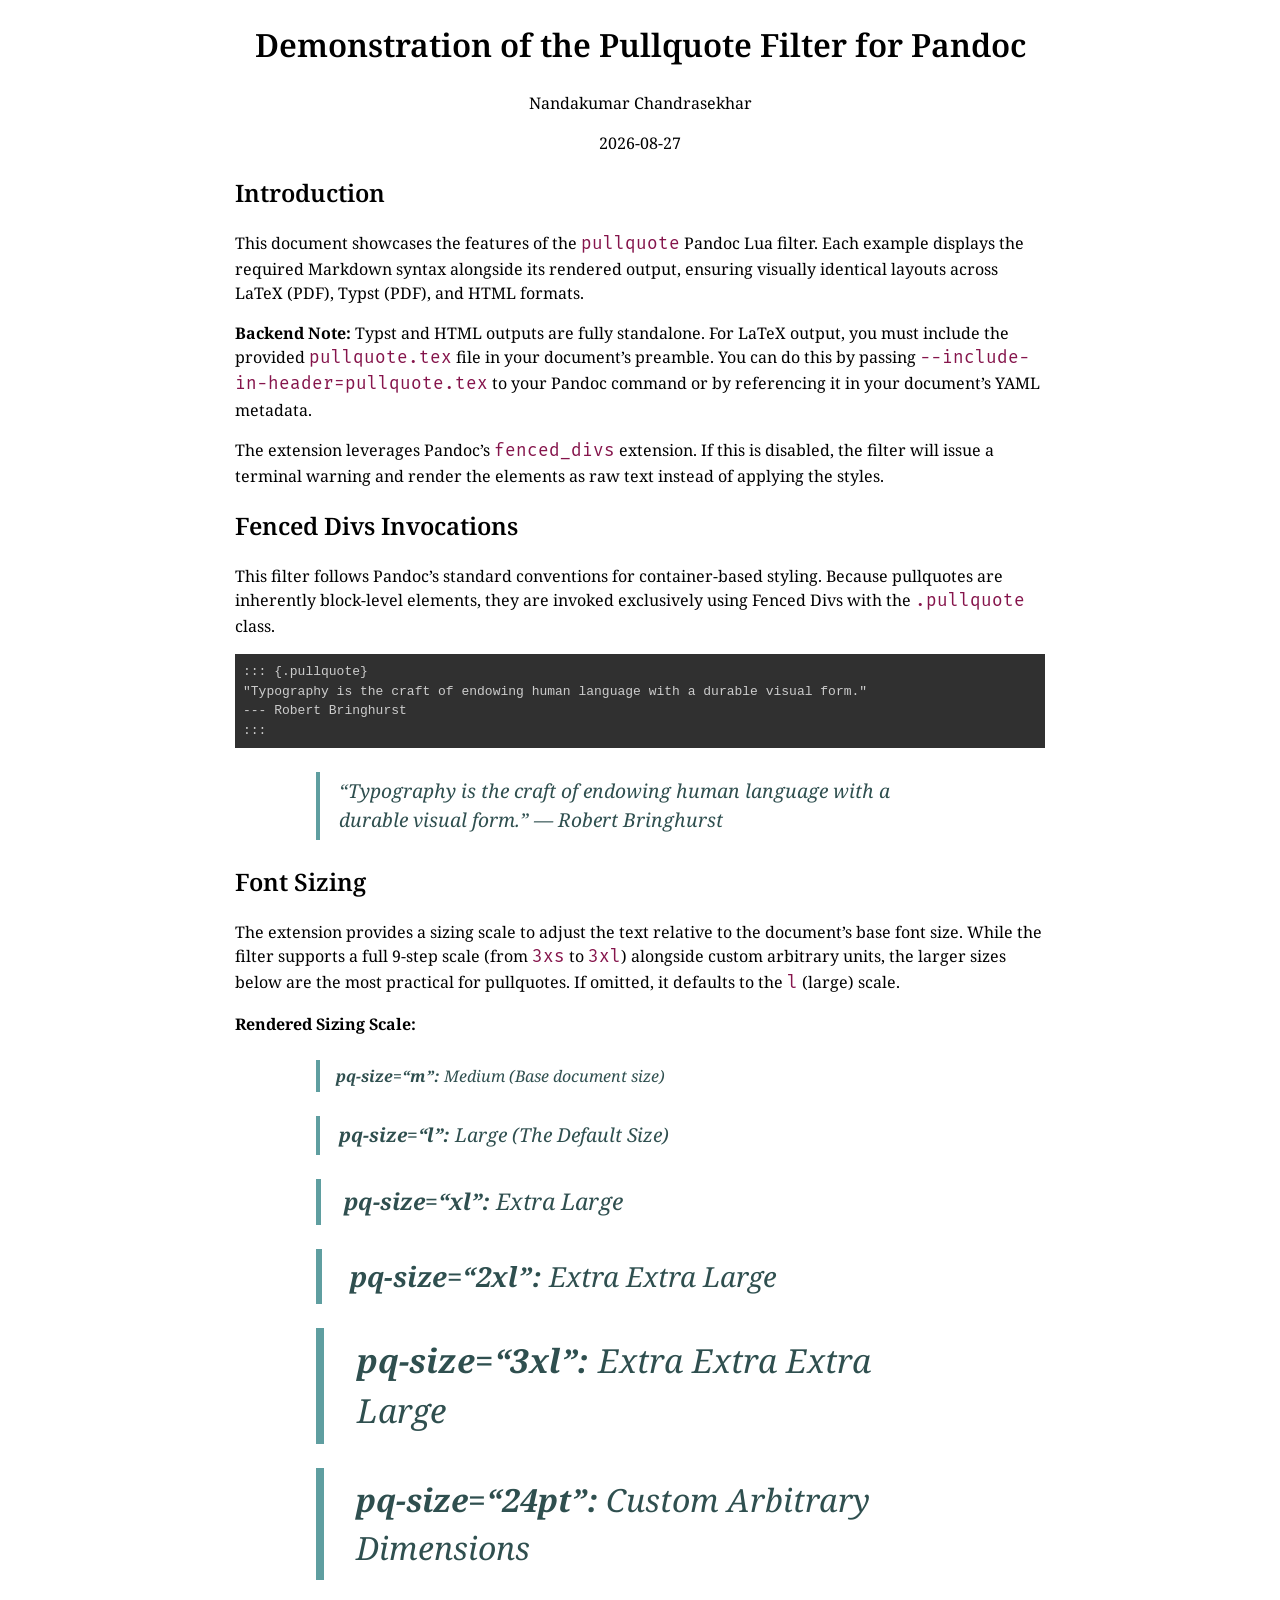
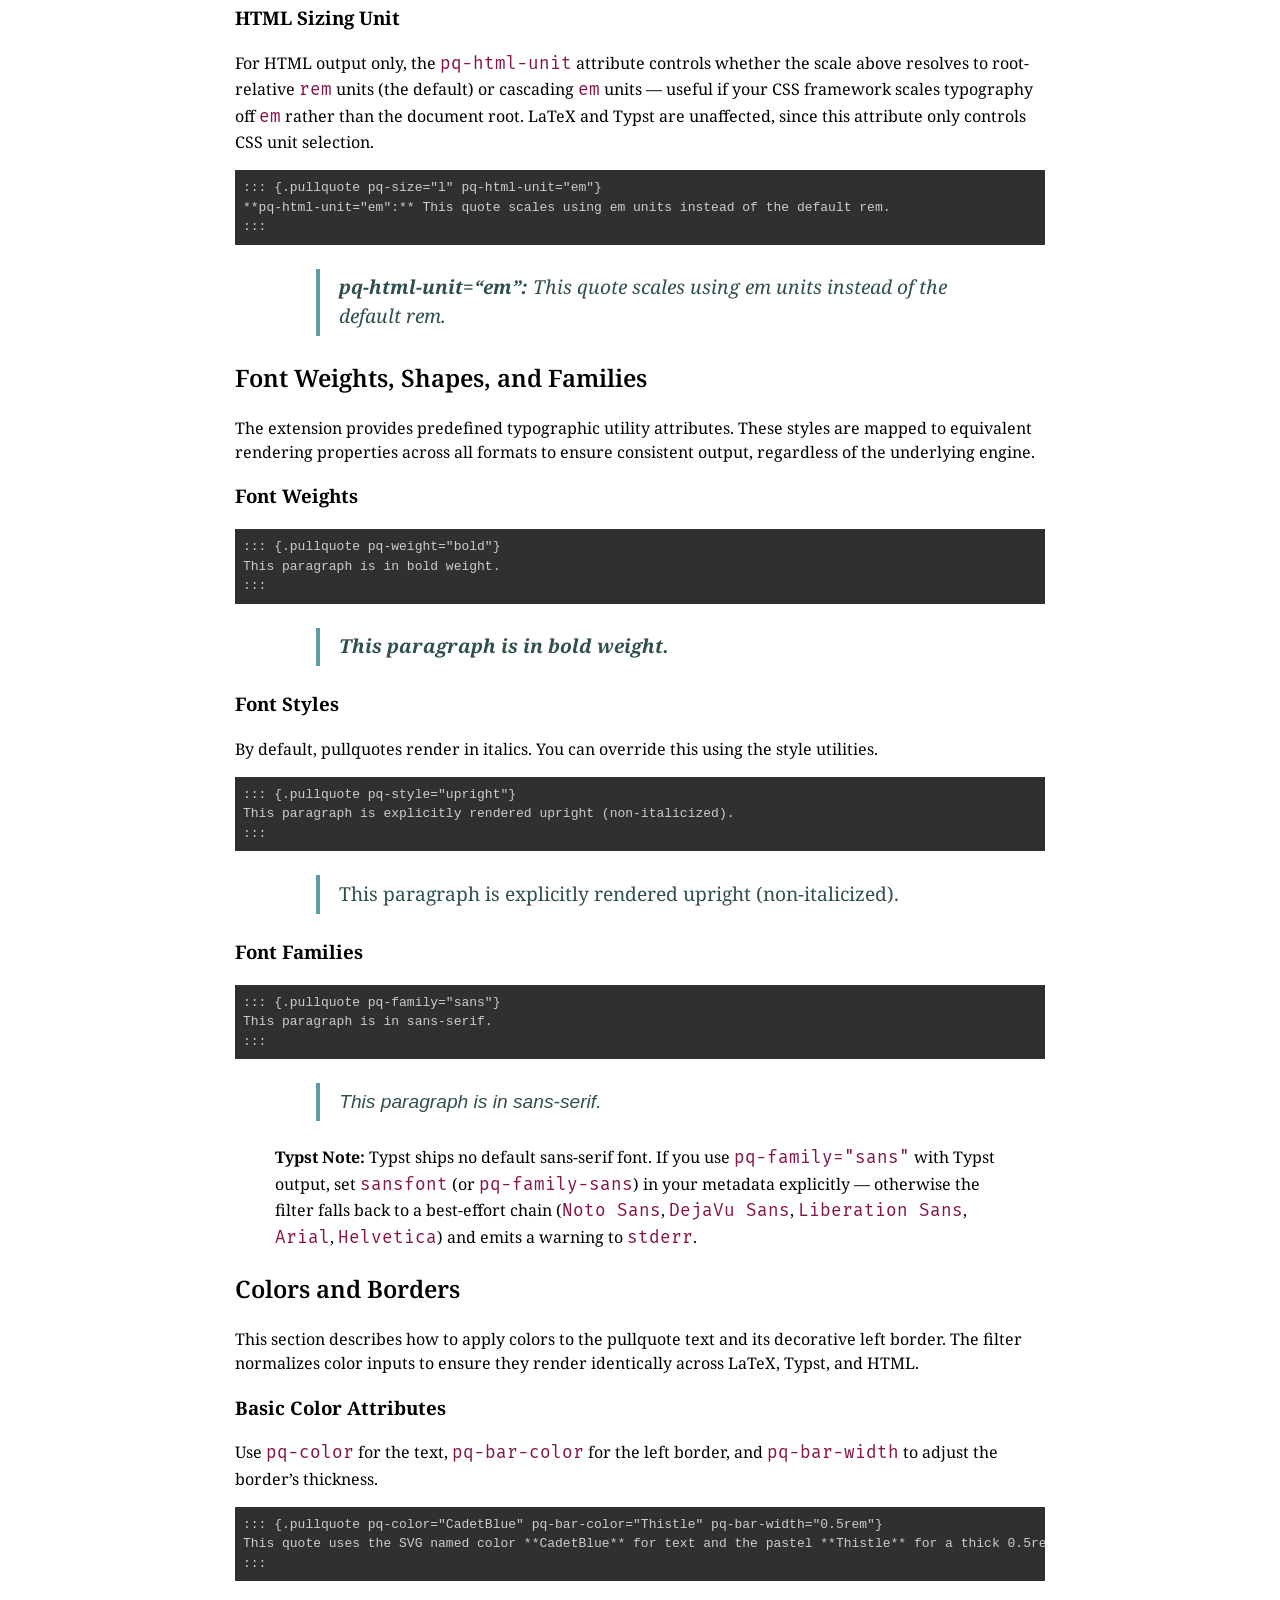
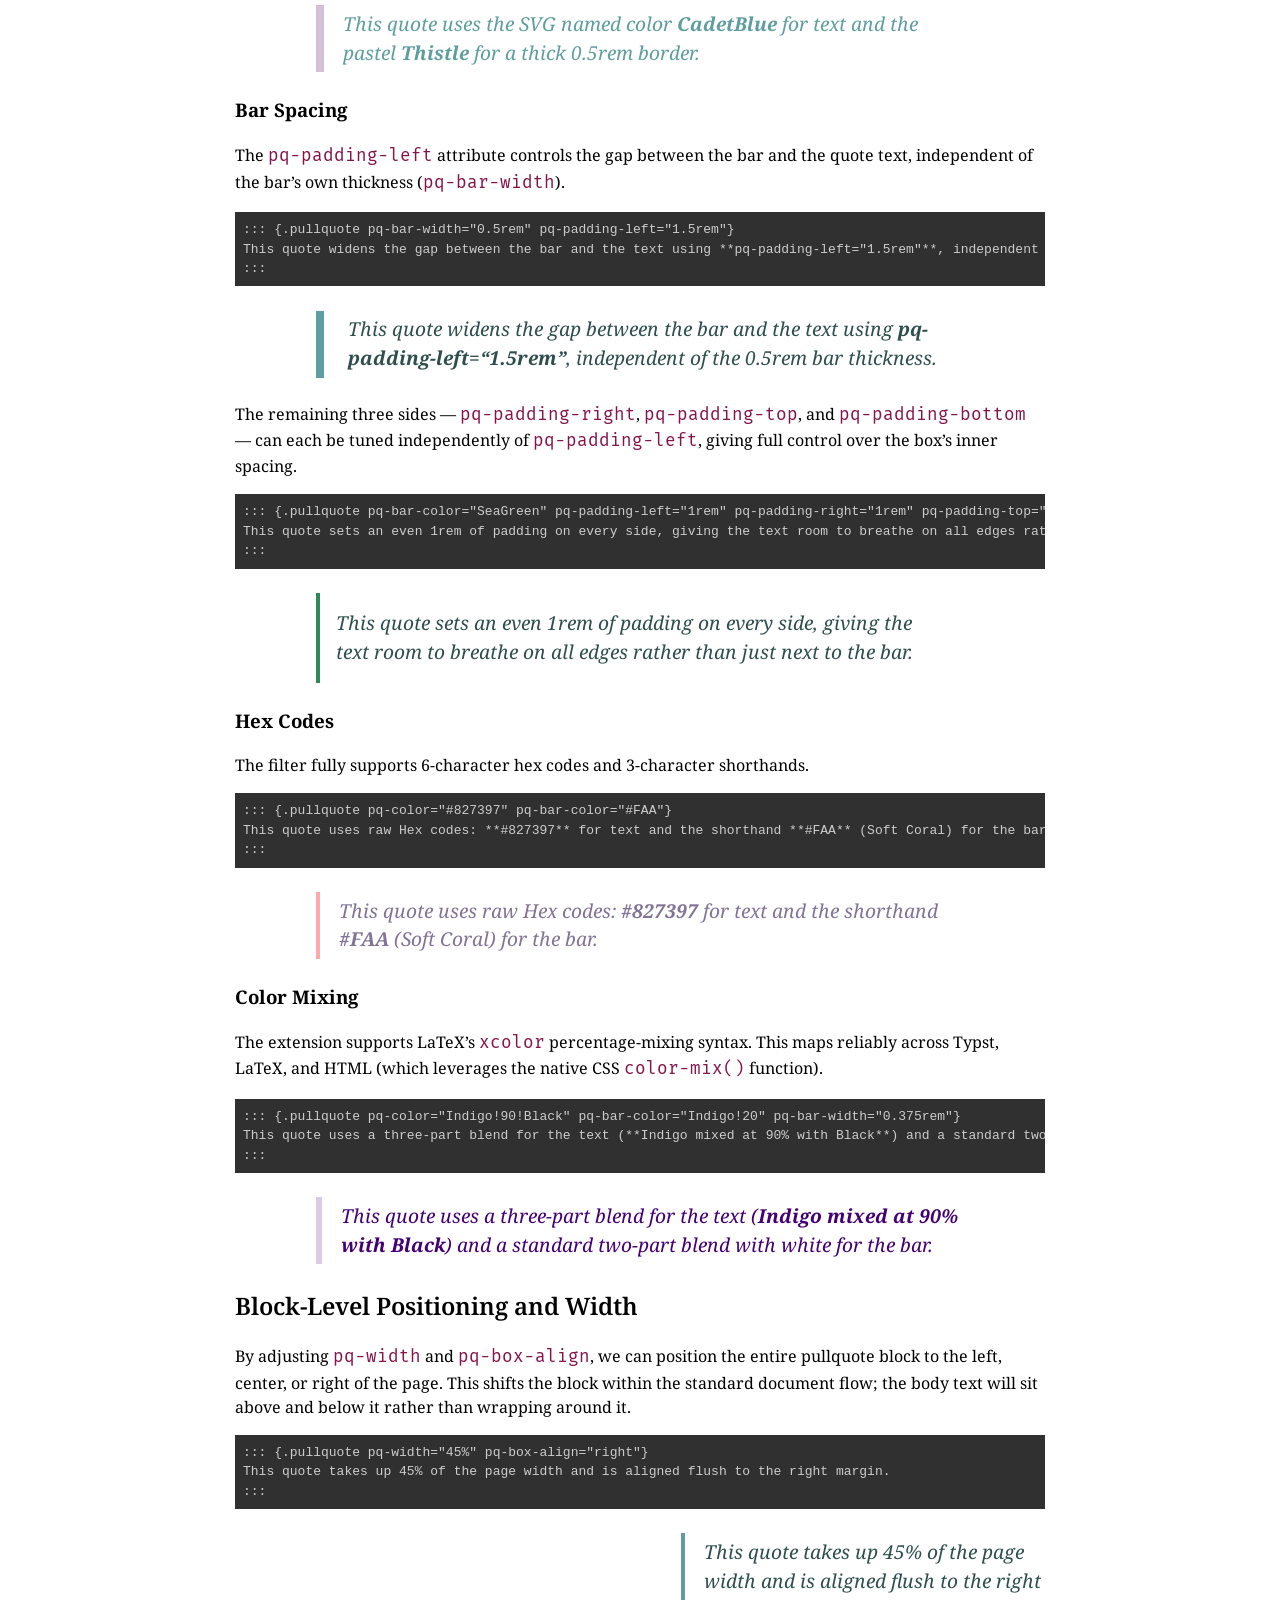
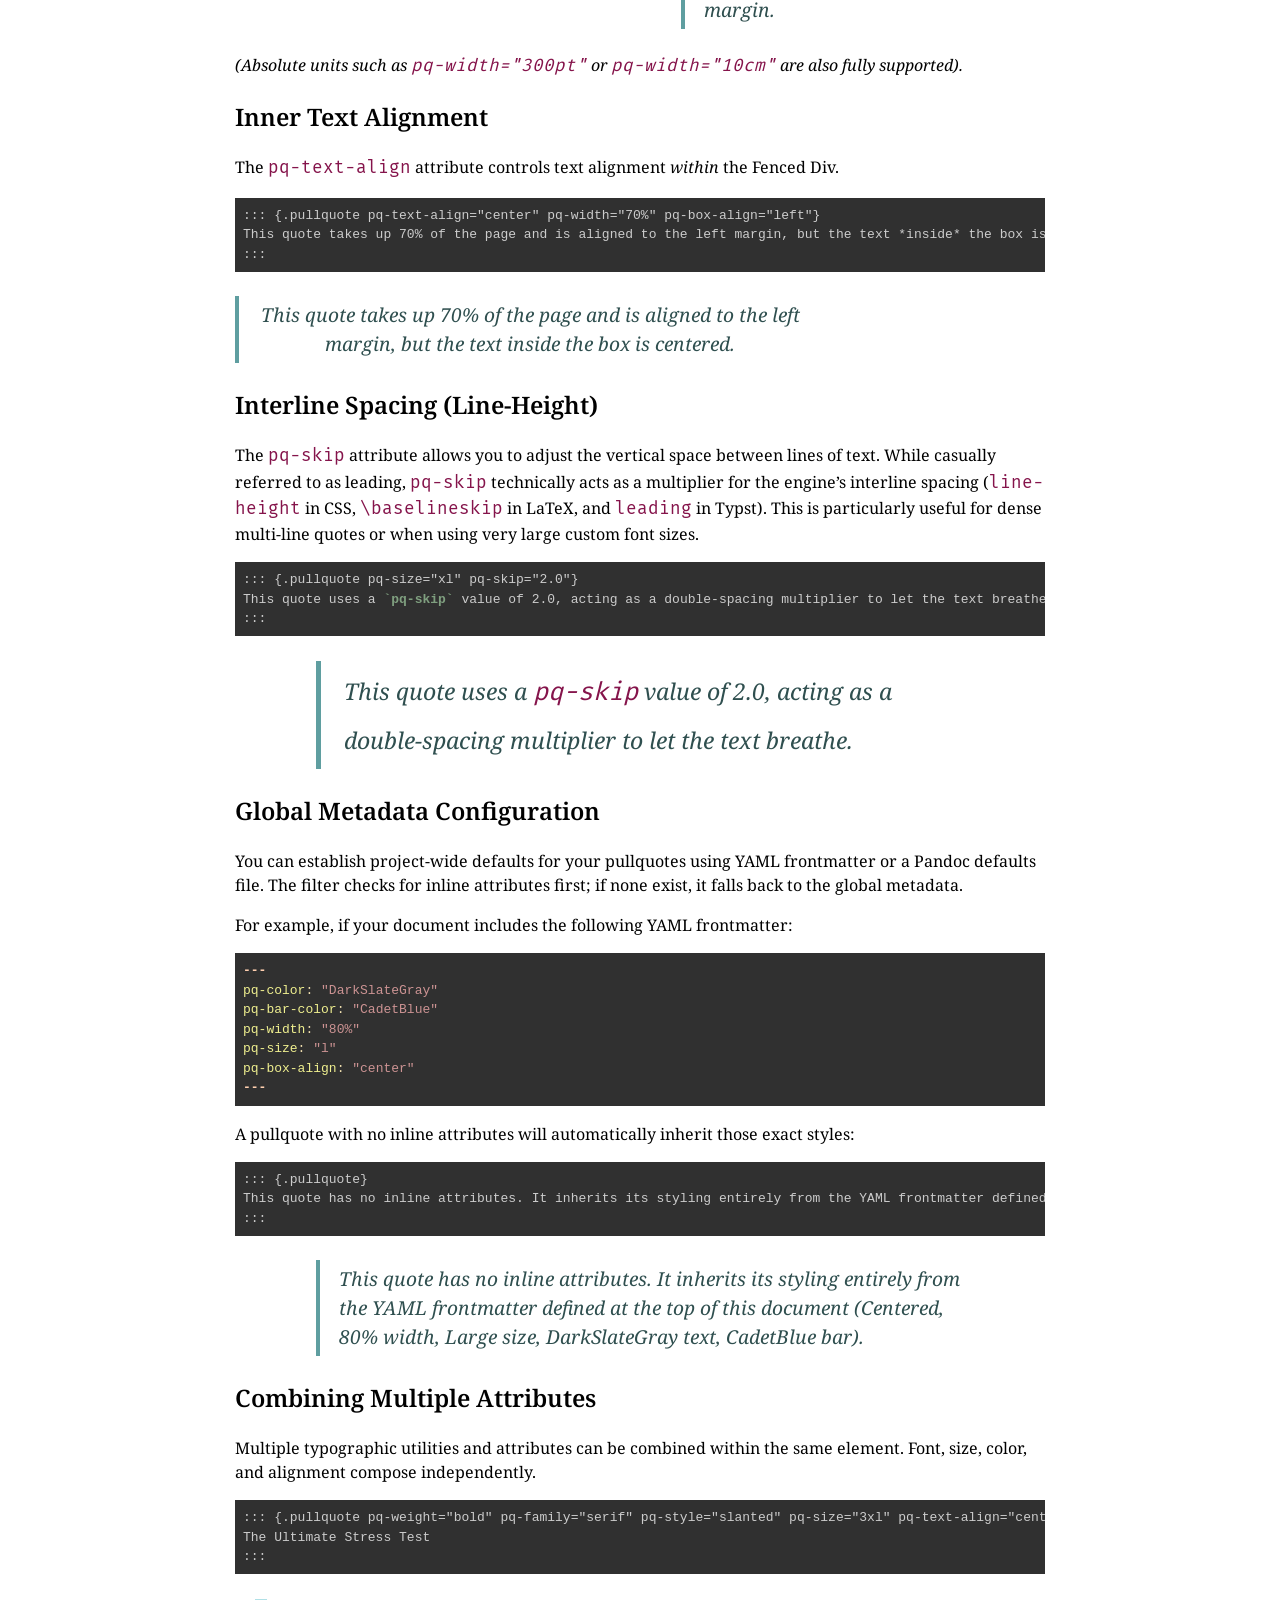
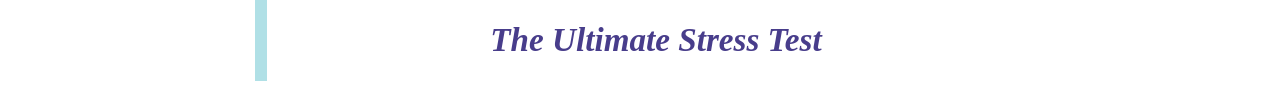
==== docs/pullquote-examples.html @ f6b25c8a "Prep 1.1.0: fix Quarto install, scale bar-width with pq-size - Fix _extension.yml pointing at a none" ====
<!DOCTYPE html>
<html xmlns="http://www.w3.org/1999/xhtml">
<head>
  <meta charset="utf-8" />
  <meta name="generator" content="pandoc 3.10.2" />
  <meta name="viewport" content="width=device-width, initial-scale=1.0, user-scalable=yes" />
  <meta name="author" content="Nandakumar Chandrasekhar" />
  <meta name="dcterms.date" content="2026-08-27" />
  <title>Demonstration of the Pullquote Filter for Pandoc</title>
  <style>
    /* Default styles provided by pandoc.
    ** See https://pandoc.org/MANUAL.html#variables-for-html for config info.
    */
    span.smallcaps{font-variant: small-caps;}
    div.columns{display: flex; gap: 1.5em;}
    div.column{flex: auto;}
    @media screen {
    div.columns{gap: min(4vw, 1.5em);}
    div.column{overflow-x: auto;}
    }
    div.hanging-indent{margin-left: 1.5em; text-indent: -1.5em;}
    /* The extra [class] is a hack that increases specificity enough to
       override a similar rule in reveal.js */
    ul.task-list[class]{list-style: none;}
    ul.task-list li input[type="checkbox"] {
      font-size: inherit;
      width: 0.8em;
      margin: 0 0.8em 0.2em -1.6em;
      vertical-align: middle;
    }
    .display.math{display: block; text-align: center; margin: 0.5rem auto;}
    /* CSS for syntax highlighting */
    html { -webkit-text-size-adjust: 100%; }
    pre > code.sourceCode { white-space: pre; position: relative; }
    pre > code.sourceCode > span { display: inline-block; line-height: 1.25; }
    pre > code.sourceCode > span:empty { height: 1.2em; }
    .sourceCode { overflow: visible; }
    code.sourceCode > span { color: inherit; text-decoration: inherit; }
    div.sourceCode { margin: 1em 0; }
    pre.sourceCode { margin: 0; }
    @media screen {
    div.sourceCode { overflow: auto; }
    }
    @media print {
    pre > code.sourceCode { white-space: pre-wrap; }
    pre > code.sourceCode > span { text-indent: -5em; padding-left: 5em; }
    }
    pre.numberSource code
      { counter-reset: source-line 0; }
    pre.numberSource code > span
      { position: relative; left: -4em; counter-increment: source-line; }
    pre.numberSource code > span > a:first-child::before
      { content: counter(source-line);
        position: relative; left: -1em; text-align: right; vertical-align: baseline;
        border: none; display: inline-block;
        -webkit-touch-callout: none; -webkit-user-select: none;
        -khtml-user-select: none; -moz-user-select: none;
        -ms-user-select: none; user-select: none;
        padding: 0 4px; width: 4em;
      }
    pre.numberSource { margin-left: 3em;  padding-left: 4px; }
    div.sourceCode
      { color: #cccccc; background-color: #303030; }
    @media screen {
    pre > code.sourceCode > span > a:first-child::before { text-decoration: underline; }
    }
    code span.al { color: #ffcfaf; } /* Alert */
    code span.an { color: #7f9f7f; font-weight: bold; } /* Annotation */
    code span.at { } /* Attribute */
    code span.bn { color: #dca3a3; } /* BaseN */
    code span.bu { } /* BuiltIn */
    code span.cf { color: #f0dfaf; } /* ControlFlow */
    code span.ch { color: #dca3a3; } /* Char */
    code span.cn { color: #dca3a3; font-weight: bold; } /* Constant */
    code span.co { color: #7f9f7f; } /* Comment */
    code span.cv { color: #7f9f7f; font-weight: bold; } /* CommentVar */
    code span.do { color: #7f9f7f; } /* Documentation */
    code span.dt { color: #dfdfbf; } /* DataType */
    code span.dv { color: #dcdccc; } /* DecVal */
    code span.er { color: #c3bf9f; } /* Error */
    code span.ex { } /* Extension */
    code span.fl { color: #c0bed1; } /* Float */
    code span.fu { color: #efef8f; } /* Function */
    code span.im { } /* Import */
    code span.in { color: #7f9f7f; font-weight: bold; } /* Information */
    code span.kw { color: #f0dfaf; } /* Keyword */
    code span.op { color: #f0efd0; } /* Operator */
    code span.ot { color: #efef8f; } /* Other */
    code span.pp { color: #ffcfaf; font-weight: bold; } /* Preprocessor */
    code span.sc { color: #dca3a3; } /* SpecialChar */
    code span.ss { color: #cc9393; } /* SpecialString */
    code span.st { color: #cc9393; } /* String */
    code span.va { } /* Variable */
    code span.vs { color: #cc9393; } /* VerbatimString */
    code span.wa { color: #7f9f7f; font-weight: bold; } /* Warning */
  </style>
  <link rel="stylesheet" href="preview-styles.css" />
</head>
<body>
<header id="title-block-header">
<h1 class="title">Demonstration of the Pullquote Filter for Pandoc</h1>
<p class="author">Nandakumar Chandrasekhar</p>
<p class="date">2026-08-27</p>
</header>
<h2 id="introduction">Introduction</h2>
<p>This document showcases the features of the <code>pullquote</code>
Pandoc Lua filter. Each example displays the required Markdown syntax
alongside its rendered output, ensuring visually identical layouts
across LaTeX (PDF), Typst (PDF), and HTML formats.</p>
<p><strong>Backend Note:</strong> Typst and HTML outputs are fully
standalone. For LaTeX output, you must include the provided
<code>pullquote.tex</code> file in your document’s preamble. You can do
this by passing <code>--include-in-header=pullquote.tex</code> to your
Pandoc command or by referencing it in your document’s YAML
metadata.</p>
<p>The extension leverages Pandoc’s <code>fenced_divs</code> extension.
If this is disabled, the filter will issue a terminal warning and render
the elements as raw text instead of applying the styles.</p>
<h2 id="fenced-divs-invocations">Fenced Divs Invocations</h2>
<p>This filter follows Pandoc’s standard conventions for container-based
styling. Because pullquotes are inherently block-level elements, they
are invoked exclusively using Fenced Divs with the
<code>.pullquote</code> class.</p>
<div class="sourceCode" id="cb1"><pre
class="sourceCode markdown"><code class="sourceCode markdown"><span id="cb1-1"><a href="#cb1-1" aria-hidden="true" tabindex="-1"></a>::: {.pullquote}</span>
<span id="cb1-2"><a href="#cb1-2" aria-hidden="true" tabindex="-1"></a>&quot;Typography is the craft of endowing human language with a durable visual form.&quot;</span>
<span id="cb1-3"><a href="#cb1-3" aria-hidden="true" tabindex="-1"></a>--- Robert Bringhurst</span>
<span id="cb1-4"><a href="#cb1-4" aria-hidden="true" tabindex="-1"></a>:::</span></code></pre></div>
<div class="pullquote"
style=" display: block !important; box-sizing: border-box !important; padding-left: 1em !important; padding-right: 0 !important; padding-top: 0.25em !important; padding-bottom: 0.25em !important; line-height: 1.5 !important; width: 80% !important; color: #2F4F4F !important; border-left: 0.25em solid #5F9EA0 !important; margin: 1.5rem auto !important; font-size: 1.2rem !important; font-style: italic !important;">
“Typography is the craft of endowing human language with a durable
visual form.” — Robert Bringhurst
</div>
<h2 id="font-sizing">Font Sizing</h2>
<p>The extension provides a sizing scale to adjust the text relative to
the document’s base font size. While the filter supports a full 9-step
scale (from <code>3xs</code> to <code>3xl</code>) alongside custom
arbitrary units, the larger sizes below are the most practical for
pullquotes. If omitted, it defaults to the <code>l</code> (large)
scale.</p>
<p><strong>Rendered Sizing Scale:</strong></p>
<div class="pullquote" data-pq-size="m"
style=" display: block !important; box-sizing: border-box !important; padding-left: 1em !important; padding-right: 0 !important; padding-top: 0.25em !important; padding-bottom: 0.25em !important; line-height: 1.5 !important; width: 80% !important; color: #2F4F4F !important; border-left: 0.25em solid #5F9EA0 !important; margin: 1.5rem auto !important; font-size: 1.0rem !important; font-style: italic !important;">
<strong>pq-size=“m”:</strong> Medium (Base document size)
</div>
<div class="pullquote" data-pq-size="l"
style=" display: block !important; box-sizing: border-box !important; padding-left: 1em !important; padding-right: 0 !important; padding-top: 0.25em !important; padding-bottom: 0.25em !important; line-height: 1.5 !important; width: 80% !important; color: #2F4F4F !important; border-left: 0.25em solid #5F9EA0 !important; margin: 1.5rem auto !important; font-size: 1.2rem !important; font-style: italic !important;">
<strong>pq-size=“l”:</strong> Large (The Default Size)
</div>
<div class="pullquote" data-pq-size="xl"
style=" display: block !important; box-sizing: border-box !important; padding-left: 1em !important; padding-right: 0 !important; padding-top: 0.25em !important; padding-bottom: 0.25em !important; line-height: 1.5 !important; width: 80% !important; color: #2F4F4F !important; border-left: 0.25em solid #5F9EA0 !important; margin: 1.5rem auto !important; font-size: 1.44rem !important; font-style: italic !important;">
<strong>pq-size=“xl”:</strong> Extra Large
</div>
<div class="pullquote" data-pq-size="2xl"
style=" display: block !important; box-sizing: border-box !important; padding-left: 1em !important; padding-right: 0 !important; padding-top: 0.25em !important; padding-bottom: 0.25em !important; line-height: 1.5 !important; width: 80% !important; color: #2F4F4F !important; border-left: 0.25em solid #5F9EA0 !important; margin: 1.5rem auto !important; font-size: 1.728rem !important; font-style: italic !important;">
<strong>pq-size=“2xl”:</strong> Extra Extra Large
</div>
<div class="pullquote" data-pq-size="3xl"
style=" display: block !important; box-sizing: border-box !important; padding-left: 1em !important; padding-right: 0 !important; padding-top: 0.25em !important; padding-bottom: 0.25em !important; line-height: 1.5 !important; width: 80% !important; color: #2F4F4F !important; border-left: 0.25em solid #5F9EA0 !important; margin: 1.5rem auto !important; font-size: 2.0736rem !important; font-style: italic !important;">
<strong>pq-size=“3xl”:</strong> Extra Extra Extra Large
</div>
<div class="pullquote" data-pq-size="24pt"
style=" display: block !important; box-sizing: border-box !important; padding-left: 1em !important; padding-right: 0 !important; padding-top: 0.25em !important; padding-bottom: 0.25em !important; line-height: 1.5 !important; width: 80% !important; color: #2F4F4F !important; border-left: 0.25em solid #5F9EA0 !important; margin: 1.5rem auto !important; font-size: 24pt !important; font-style: italic !important;">
<strong>pq-size=“24pt”:</strong> Custom Arbitrary Dimensions
</div>
<h3 id="html-sizing-unit">HTML Sizing Unit</h3>
<p>For HTML output only, the <code>pq-html-unit</code> attribute
controls whether the scale above resolves to root-relative
<code>rem</code> units (the default) or cascading <code>em</code> units
— useful if your CSS framework scales typography off <code>em</code>
rather than the document root. LaTeX and Typst are unaffected, since
this attribute only controls CSS unit selection.</p>
<div class="sourceCode" id="cb2"><pre
class="sourceCode markdown"><code class="sourceCode markdown"><span id="cb2-1"><a href="#cb2-1" aria-hidden="true" tabindex="-1"></a>::: {.pullquote pq-size=&quot;l&quot; pq-html-unit=&quot;em&quot;}</span>
<span id="cb2-2"><a href="#cb2-2" aria-hidden="true" tabindex="-1"></a>**pq-html-unit=&quot;em&quot;:** This quote scales using em units instead of the default rem.</span>
<span id="cb2-3"><a href="#cb2-3" aria-hidden="true" tabindex="-1"></a>:::</span></code></pre></div>
<div class="pullquote" data-pq-size="l" data-pq-html-unit="em"
style=" display: block !important; box-sizing: border-box !important; padding-left: 1em !important; padding-right: 0 !important; padding-top: 0.25em !important; padding-bottom: 0.25em !important; line-height: 1.5 !important; width: 80% !important; color: #2F4F4F !important; border-left: 0.25em solid #5F9EA0 !important; margin: 1.5rem auto !important; font-size: 1.2em !important; font-style: italic !important;">
<strong>pq-html-unit=“em”:</strong> This quote scales using em units
instead of the default rem.
</div>
<h2 id="font-weights-shapes-and-families">Font Weights, Shapes, and
Families</h2>
<p>The extension provides predefined typographic utility attributes.
These styles are mapped to equivalent rendering properties across all
formats to ensure consistent output, regardless of the underlying
engine.</p>
<h3 id="font-weights">Font Weights</h3>
<div class="sourceCode" id="cb3"><pre
class="sourceCode markdown"><code class="sourceCode markdown"><span id="cb3-1"><a href="#cb3-1" aria-hidden="true" tabindex="-1"></a>::: {.pullquote pq-weight=&quot;bold&quot;}</span>
<span id="cb3-2"><a href="#cb3-2" aria-hidden="true" tabindex="-1"></a>This paragraph is in bold weight.</span>
<span id="cb3-3"><a href="#cb3-3" aria-hidden="true" tabindex="-1"></a>:::</span></code></pre></div>
<div class="pullquote" data-pq-weight="bold"
style=" display: block !important; box-sizing: border-box !important; padding-left: 1em !important; padding-right: 0 !important; padding-top: 0.25em !important; padding-bottom: 0.25em !important; line-height: 1.5 !important; width: 80% !important; color: #2F4F4F !important; border-left: 0.25em solid #5F9EA0 !important; margin: 1.5rem auto !important; font-size: 1.2rem !important; font-weight: bold !important; font-style: italic !important;">
This paragraph is in bold weight.
</div>
<h3 id="font-styles">Font Styles</h3>
<p>By default, pullquotes render in italics. You can override this using
the style utilities.</p>
<div class="sourceCode" id="cb4"><pre
class="sourceCode markdown"><code class="sourceCode markdown"><span id="cb4-1"><a href="#cb4-1" aria-hidden="true" tabindex="-1"></a>::: {.pullquote pq-style=&quot;upright&quot;}</span>
<span id="cb4-2"><a href="#cb4-2" aria-hidden="true" tabindex="-1"></a>This paragraph is explicitly rendered upright (non-italicized).</span>
<span id="cb4-3"><a href="#cb4-3" aria-hidden="true" tabindex="-1"></a>:::</span></code></pre></div>
<div class="pullquote" data-pq-style="upright"
style=" display: block !important; box-sizing: border-box !important; padding-left: 1em !important; padding-right: 0 !important; padding-top: 0.25em !important; padding-bottom: 0.25em !important; line-height: 1.5 !important; width: 80% !important; color: #2F4F4F !important; border-left: 0.25em solid #5F9EA0 !important; margin: 1.5rem auto !important; font-size: 1.2rem !important; font-style: normal !important;">
This paragraph is explicitly rendered upright (non-italicized).
</div>
<h3 id="font-families">Font Families</h3>
<div class="sourceCode" id="cb5"><pre
class="sourceCode markdown"><code class="sourceCode markdown"><span id="cb5-1"><a href="#cb5-1" aria-hidden="true" tabindex="-1"></a>::: {.pullquote pq-family=&quot;sans&quot;}</span>
<span id="cb5-2"><a href="#cb5-2" aria-hidden="true" tabindex="-1"></a>This paragraph is in sans-serif.</span>
<span id="cb5-3"><a href="#cb5-3" aria-hidden="true" tabindex="-1"></a>:::</span></code></pre></div>
<div class="pullquote" data-pq-family="sans"
style=" display: block !important; box-sizing: border-box !important; padding-left: 1em !important; padding-right: 0 !important; padding-top: 0.25em !important; padding-bottom: 0.25em !important; line-height: 1.5 !important; width: 80% !important; color: #2F4F4F !important; border-left: 0.25em solid #5F9EA0 !important; margin: 1.5rem auto !important; font-size: 1.2rem !important; font-style: italic !important; font-family: sans-serif !important;">
This paragraph is in sans-serif.
</div>
<blockquote>
<p><strong>Typst Note:</strong> Typst ships no default sans-serif font.
If you use <code>pq-family="sans"</code> with Typst output, set
<code>sansfont</code> (or <code>pq-family-sans</code>) in your metadata
explicitly — otherwise the filter falls back to a best-effort chain
(<code>Noto Sans</code>, <code>DejaVu Sans</code>,
<code>Liberation Sans</code>, <code>Arial</code>,
<code>Helvetica</code>) and emits a warning to <code>stderr</code>.</p>
</blockquote>
<h2 id="colors-and-borders">Colors and Borders</h2>
<p>This section describes how to apply colors to the pullquote text and
its decorative left border. The filter normalizes color inputs to ensure
they render identically across LaTeX, Typst, and HTML.</p>
<h3 id="basic-color-attributes">Basic Color Attributes</h3>
<p>Use <code>pq-color</code> for the text, <code>pq-bar-color</code> for
the left border, and <code>pq-bar-width</code> to adjust the border’s
thickness.</p>
<div class="sourceCode" id="cb6"><pre
class="sourceCode markdown"><code class="sourceCode markdown"><span id="cb6-1"><a href="#cb6-1" aria-hidden="true" tabindex="-1"></a>::: {.pullquote pq-color=&quot;CadetBlue&quot; pq-bar-color=&quot;Thistle&quot; pq-bar-width=&quot;0.5rem&quot;}</span>
<span id="cb6-2"><a href="#cb6-2" aria-hidden="true" tabindex="-1"></a>This quote uses the SVG named color **CadetBlue** for text and the pastel **Thistle** for a thick 0.5rem border.</span>
<span id="cb6-3"><a href="#cb6-3" aria-hidden="true" tabindex="-1"></a>:::</span></code></pre></div>
<div class="pullquote" data-pq-color="CadetBlue"
data-pq-bar-color="Thistle" data-pq-bar-width="0.5rem"
style=" display: block !important; box-sizing: border-box !important; padding-left: 1em !important; padding-right: 0 !important; padding-top: 0.25em !important; padding-bottom: 0.25em !important; line-height: 1.5 !important; width: 80% !important; color: #5F9EA0 !important; border-left: 0.5rem solid #D8BFD8 !important; margin: 1.5rem auto !important; font-size: 1.2rem !important; font-style: italic !important;">
This quote uses the SVG named color <strong>CadetBlue</strong> for text
and the pastel <strong>Thistle</strong> for a thick 0.5rem border.
</div>
<h3 id="bar-spacing">Bar Spacing</h3>
<p>The <code>pq-padding-left</code> attribute controls the gap between
the bar and the quote text, independent of the bar’s own thickness
(<code>pq-bar-width</code>).</p>
<div class="sourceCode" id="cb7"><pre
class="sourceCode markdown"><code class="sourceCode markdown"><span id="cb7-1"><a href="#cb7-1" aria-hidden="true" tabindex="-1"></a>::: {.pullquote pq-bar-width=&quot;0.5rem&quot; pq-padding-left=&quot;1.5rem&quot;}</span>
<span id="cb7-2"><a href="#cb7-2" aria-hidden="true" tabindex="-1"></a>This quote widens the gap between the bar and the text using **pq-padding-left=&quot;1.5rem&quot;**, independent of the 0.5rem bar thickness.</span>
<span id="cb7-3"><a href="#cb7-3" aria-hidden="true" tabindex="-1"></a>:::</span></code></pre></div>
<div class="pullquote" data-pq-bar-width="0.5rem"
data-pq-padding-left="1.5rem"
style=" display: block !important; box-sizing: border-box !important; padding-left: 1.5rem !important; padding-right: 0 !important; padding-top: 0.25em !important; padding-bottom: 0.25em !important; line-height: 1.5 !important; width: 80% !important; color: #2F4F4F !important; border-left: 0.5rem solid #5F9EA0 !important; margin: 1.5rem auto !important; font-size: 1.2rem !important; font-style: italic !important;">
This quote widens the gap between the bar and the text using
<strong>pq-padding-left=“1.5rem”</strong>, independent of the 0.5rem bar
thickness.
</div>
<p>The remaining three sides — <code>pq-padding-right</code>,
<code>pq-padding-top</code>, and <code>pq-padding-bottom</code> — can
each be tuned independently of <code>pq-padding-left</code>, giving full
control over the box’s inner spacing.</p>
<div class="sourceCode" id="cb8"><pre
class="sourceCode markdown"><code class="sourceCode markdown"><span id="cb8-1"><a href="#cb8-1" aria-hidden="true" tabindex="-1"></a>::: {.pullquote pq-bar-color=&quot;SeaGreen&quot; pq-padding-left=&quot;1rem&quot; pq-padding-right=&quot;1rem&quot; pq-padding-top=&quot;1rem&quot; pq-padding-bottom=&quot;1rem&quot;}</span>
<span id="cb8-2"><a href="#cb8-2" aria-hidden="true" tabindex="-1"></a>This quote sets an even 1rem of padding on every side, giving the text room to breathe on all edges rather than just next to the bar.</span>
<span id="cb8-3"><a href="#cb8-3" aria-hidden="true" tabindex="-1"></a>:::</span></code></pre></div>
<div class="pullquote" data-pq-bar-color="SeaGreen"
data-pq-padding-left="1rem" data-pq-padding-right="1rem"
data-pq-padding-top="1rem" data-pq-padding-bottom="1rem"
style=" display: block !important; box-sizing: border-box !important; padding-left: 1rem !important; padding-right: 1rem !important; padding-top: 1rem !important; padding-bottom: 1rem !important; line-height: 1.5 !important; width: 80% !important; color: #2F4F4F !important; border-left: 0.25em solid #2E8B57 !important; margin: 1.5rem auto !important; font-size: 1.2rem !important; font-style: italic !important;">
This quote sets an even 1rem of padding on every side, giving the text
room to breathe on all edges rather than just next to the bar.
</div>
<h3 id="hex-codes">Hex Codes</h3>
<p>The filter fully supports 6-character hex codes and 3-character
shorthands.</p>
<div class="sourceCode" id="cb9"><pre
class="sourceCode markdown"><code class="sourceCode markdown"><span id="cb9-1"><a href="#cb9-1" aria-hidden="true" tabindex="-1"></a>::: {.pullquote pq-color=&quot;#827397&quot; pq-bar-color=&quot;#FAA&quot;}</span>
<span id="cb9-2"><a href="#cb9-2" aria-hidden="true" tabindex="-1"></a>This quote uses raw Hex codes: **#827397** for text and the shorthand **#FAA** (Soft Coral) for the bar.</span>
<span id="cb9-3"><a href="#cb9-3" aria-hidden="true" tabindex="-1"></a>:::</span></code></pre></div>
<div class="pullquote" data-pq-color="#827397" data-pq-bar-color="#FAA"
style=" display: block !important; box-sizing: border-box !important; padding-left: 1em !important; padding-right: 0 !important; padding-top: 0.25em !important; padding-bottom: 0.25em !important; line-height: 1.5 !important; width: 80% !important; color: #827397 !important; border-left: 0.25em solid #FFAAAA !important; margin: 1.5rem auto !important; font-size: 1.2rem !important; font-style: italic !important;">
This quote uses raw Hex codes: <strong>#827397</strong> for text and the
shorthand <strong>#FAA</strong> (Soft Coral) for the bar.
</div>
<h3 id="color-mixing">Color Mixing</h3>
<p>The extension supports LaTeX’s <code>xcolor</code> percentage-mixing
syntax. This maps reliably across Typst, LaTeX, and HTML (which
leverages the native CSS <code>color-mix()</code> function).</p>
<div class="sourceCode" id="cb10"><pre
class="sourceCode markdown"><code class="sourceCode markdown"><span id="cb10-1"><a href="#cb10-1" aria-hidden="true" tabindex="-1"></a>::: {.pullquote pq-color=&quot;Indigo!90!Black&quot; pq-bar-color=&quot;Indigo!20&quot; pq-bar-width=&quot;0.375rem&quot;}</span>
<span id="cb10-2"><a href="#cb10-2" aria-hidden="true" tabindex="-1"></a>This quote uses a three-part blend for the text (**Indigo mixed at 90% with Black**) and a standard two-part blend with white for the bar.</span>
<span id="cb10-3"><a href="#cb10-3" aria-hidden="true" tabindex="-1"></a>:::</span></code></pre></div>
<div class="pullquote" data-pq-color="Indigo!90!Black"
data-pq-bar-color="Indigo!20" data-pq-bar-width="0.375rem"
style=" display: block !important; box-sizing: border-box !important; padding-left: 1em !important; padding-right: 0 !important; padding-top: 0.25em !important; padding-bottom: 0.25em !important; line-height: 1.5 !important; width: 80% !important; color: color-mix(in srgb, #4B0082 90%, #000000) !important; border-left: 0.375rem solid color-mix(in srgb, #4B0082 20%, #FFFFFF) !important; margin: 1.5rem auto !important; font-size: 1.2rem !important; font-style: italic !important;">
This quote uses a three-part blend for the text (<strong>Indigo mixed at
90% with Black</strong>) and a standard two-part blend with white for
the bar.
</div>
<h2 id="block-level-positioning-and-width">Block-Level Positioning and
Width</h2>
<p>By adjusting <code>pq-width</code> and <code>pq-box-align</code>, we
can position the entire pullquote block to the left, center, or right of
the page. This shifts the block within the standard document flow; the
body text will sit above and below it rather than wrapping around
it.</p>
<div class="sourceCode" id="cb11"><pre
class="sourceCode markdown"><code class="sourceCode markdown"><span id="cb11-1"><a href="#cb11-1" aria-hidden="true" tabindex="-1"></a>::: {.pullquote pq-width=&quot;45%&quot; pq-box-align=&quot;right&quot;}</span>
<span id="cb11-2"><a href="#cb11-2" aria-hidden="true" tabindex="-1"></a>This quote takes up 45% of the page width and is aligned flush to the right margin.</span>
<span id="cb11-3"><a href="#cb11-3" aria-hidden="true" tabindex="-1"></a>:::</span></code></pre></div>
<div class="pullquote" data-pq-width="45%" data-pq-box-align="right"
style=" display: block !important; box-sizing: border-box !important; padding-left: 1em !important; padding-right: 0 !important; padding-top: 0.25em !important; padding-bottom: 0.25em !important; line-height: 1.5 !important; width: 45% !important; color: #2F4F4F !important; border-left: 0.25em solid #5F9EA0 !important; margin: 1.5rem 0 1.5rem auto !important; font-size: 1.2rem !important; font-style: italic !important;">
This quote takes up 45% of the page width and is aligned flush to the
right margin.
</div>
<p><em>(Absolute units such as <code>pq-width="300pt"</code> or
<code>pq-width="10cm"</code> are also fully supported).</em></p>
<h2 id="inner-text-alignment">Inner Text Alignment</h2>
<p>The <code>pq-text-align</code> attribute controls text alignment
<em>within</em> the Fenced Div.</p>
<div class="sourceCode" id="cb12"><pre
class="sourceCode markdown"><code class="sourceCode markdown"><span id="cb12-1"><a href="#cb12-1" aria-hidden="true" tabindex="-1"></a>::: {.pullquote pq-text-align=&quot;center&quot; pq-width=&quot;70%&quot; pq-box-align=&quot;left&quot;}</span>
<span id="cb12-2"><a href="#cb12-2" aria-hidden="true" tabindex="-1"></a>This quote takes up 70% of the page and is aligned to the left margin, but the text *inside* the box is centered.</span>
<span id="cb12-3"><a href="#cb12-3" aria-hidden="true" tabindex="-1"></a>:::</span></code></pre></div>
<div class="pullquote" data-pq-text-align="center" data-pq-width="70%"
data-pq-box-align="left"
style=" display: block !important; box-sizing: border-box !important; padding-left: 1em !important; padding-right: 0 !important; padding-top: 0.25em !important; padding-bottom: 0.25em !important; line-height: 1.5 !important; width: 70% !important; color: #2F4F4F !important; border-left: 0.25em solid #5F9EA0 !important; margin: 1.5rem auto 1.5rem 0 !important; font-size: 1.2rem !important; text-align: center !important; font-style: italic !important;">
This quote takes up 70% of the page and is aligned to the left margin,
but the text <em>inside</em> the box is centered.
</div>
<h2 id="interline-spacing-line-height">Interline Spacing
(Line-Height)</h2>
<p>The <code>pq-skip</code> attribute allows you to adjust the vertical
space between lines of text. While casually referred to as leading,
<code>pq-skip</code> technically acts as a multiplier for the engine’s
interline spacing (<code>line-height</code> in CSS,
<code>\baselineskip</code> in LaTeX, and <code>leading</code> in Typst).
This is particularly useful for dense multi-line quotes or when using
very large custom font sizes.</p>
<div class="sourceCode" id="cb13"><pre
class="sourceCode markdown"><code class="sourceCode markdown"><span id="cb13-1"><a href="#cb13-1" aria-hidden="true" tabindex="-1"></a>::: {.pullquote pq-size=&quot;xl&quot; pq-skip=&quot;2.0&quot;}</span>
<span id="cb13-2"><a href="#cb13-2" aria-hidden="true" tabindex="-1"></a>This quote uses a <span class="in">`pq-skip`</span> value of 2.0, acting as a double-spacing multiplier to let the text breathe.</span>
<span id="cb13-3"><a href="#cb13-3" aria-hidden="true" tabindex="-1"></a>:::</span></code></pre></div>
<div class="pullquote" data-pq-size="xl" data-pq-skip="2.0"
style=" display: block !important; box-sizing: border-box !important; padding-left: 1em !important; padding-right: 0 !important; padding-top: 0.25em !important; padding-bottom: 0.25em !important; line-height: 2.0 !important; width: 80% !important; color: #2F4F4F !important; border-left: 0.25em solid #5F9EA0 !important; margin: 1.5rem auto !important; font-size: 1.44rem !important; font-style: italic !important;">
This quote uses a <code>pq-skip</code> value of 2.0, acting as a
double-spacing multiplier to let the text breathe.
</div>
<h2 id="global-metadata-configuration">Global Metadata
Configuration</h2>
<p>You can establish project-wide defaults for your pullquotes using
YAML frontmatter or a Pandoc defaults file. The filter checks for inline
attributes first; if none exist, it falls back to the global
metadata.</p>
<p>For example, if your document includes the following YAML
frontmatter:</p>
<div class="sourceCode" id="cb14"><pre
class="sourceCode yaml"><code class="sourceCode yaml"><span id="cb14-1"><a href="#cb14-1" aria-hidden="true" tabindex="-1"></a><span class="pp">---</span></span>
<span id="cb14-2"><a href="#cb14-2" aria-hidden="true" tabindex="-1"></a><span class="fu">pq-color</span><span class="kw">:</span><span class="at"> </span><span class="st">&quot;DarkSlateGray&quot;</span></span>
<span id="cb14-3"><a href="#cb14-3" aria-hidden="true" tabindex="-1"></a><span class="fu">pq-bar-color</span><span class="kw">:</span><span class="at"> </span><span class="st">&quot;CadetBlue&quot;</span></span>
<span id="cb14-4"><a href="#cb14-4" aria-hidden="true" tabindex="-1"></a><span class="fu">pq-width</span><span class="kw">:</span><span class="at"> </span><span class="st">&quot;80%&quot;</span></span>
<span id="cb14-5"><a href="#cb14-5" aria-hidden="true" tabindex="-1"></a><span class="fu">pq-size</span><span class="kw">:</span><span class="at"> </span><span class="st">&quot;l&quot;</span></span>
<span id="cb14-6"><a href="#cb14-6" aria-hidden="true" tabindex="-1"></a><span class="fu">pq-box-align</span><span class="kw">:</span><span class="at"> </span><span class="st">&quot;center&quot;</span></span>
<span id="cb14-7"><a href="#cb14-7" aria-hidden="true" tabindex="-1"></a><span class="pp">---</span></span></code></pre></div>
<p>A pullquote with no inline attributes will automatically inherit
those exact styles:</p>
<div class="sourceCode" id="cb15"><pre
class="sourceCode markdown"><code class="sourceCode markdown"><span id="cb15-1"><a href="#cb15-1" aria-hidden="true" tabindex="-1"></a>::: {.pullquote}</span>
<span id="cb15-2"><a href="#cb15-2" aria-hidden="true" tabindex="-1"></a>This quote has no inline attributes. It inherits its styling entirely from the YAML frontmatter defined at the top of this document.</span>
<span id="cb15-3"><a href="#cb15-3" aria-hidden="true" tabindex="-1"></a>:::</span></code></pre></div>
<div class="pullquote"
style=" display: block !important; box-sizing: border-box !important; padding-left: 1em !important; padding-right: 0 !important; padding-top: 0.25em !important; padding-bottom: 0.25em !important; line-height: 1.5 !important; width: 80% !important; color: #2F4F4F !important; border-left: 0.25em solid #5F9EA0 !important; margin: 1.5rem auto !important; font-size: 1.2rem !important; font-style: italic !important;">
This quote has no inline attributes. It inherits its styling entirely
from the YAML frontmatter defined at the top of this document (Centered,
80% width, Large size, DarkSlateGray text, CadetBlue bar).
</div>
<h2 id="combining-multiple-attributes">Combining Multiple
Attributes</h2>
<p>Multiple typographic utilities and attributes can be combined within
the same element. Font, size, color, and alignment compose
independently.</p>
<div class="sourceCode" id="cb16"><pre
class="sourceCode markdown"><code class="sourceCode markdown"><span id="cb16-1"><a href="#cb16-1" aria-hidden="true" tabindex="-1"></a>::: {.pullquote pq-weight=&quot;bold&quot; pq-family=&quot;serif&quot; pq-style=&quot;slanted&quot; pq-size=&quot;3xl&quot; pq-text-align=&quot;center&quot; pq-box-align=&quot;center&quot; pq-width=&quot;95%&quot; pq-color=&quot;DarkSlateBlue&quot; pq-bar-color=&quot;PowderBlue&quot; pq-bar-width=&quot;0.75rem&quot; pq-padding-left=&quot;1.25rem&quot; pq-skip=&quot;2.0&quot;}</span>
<span id="cb16-2"><a href="#cb16-2" aria-hidden="true" tabindex="-1"></a>The Ultimate Stress Test</span>
<span id="cb16-3"><a href="#cb16-3" aria-hidden="true" tabindex="-1"></a>:::</span></code></pre></div>
<div class="pullquote" data-pq-weight="bold" data-pq-family="serif"
data-pq-style="slanted" data-pq-size="3xl" data-pq-text-align="center"
data-pq-box-align="center" data-pq-width="95%"
data-pq-color="DarkSlateBlue" data-pq-bar-color="PowderBlue"
data-pq-bar-width="0.75rem" data-pq-padding-left="1.25rem"
data-pq-skip="2.0"
style=" display: block !important; box-sizing: border-box !important; padding-left: 1.25rem !important; padding-right: 0 !important; padding-top: 0.25em !important; padding-bottom: 0.25em !important; line-height: 2.0 !important; width: 95% !important; color: #483D8B !important; border-left: 0.75rem solid #B0E0E6 !important; margin: 1.5rem auto !important; font-size: 2.0736rem !important; text-align: center !important; font-weight: bold !important; font-style: oblique !important; font-family: serif !important;">
The Ultimate Stress Test
</div>
</body>
</html>
---- docs/preview-styles.css ----
/**
 * Pandoc Pullquote Specimen Stylesheet
 *
 * This companion stylesheet provides development-specific environment configurations
 * and external font assets strictly for building visual test specimens. It isolates
 * remote dependencies from the core production CSS framework.
 */

/* ==========================================================================
   External Assets & Web Font Deliveries
   ========================================================================== */
@import url('https://fonts.googleapis.com/css2?family=Noto+Serif:ital,wght@0,100..900;1,100..900&display=swap');
@import url('https://fonts.googleapis.com/css2?family=Noto+Sans:ital,wght@0,100..900;1,100..900&display=swap');
@import url('https://fonts.googleapis.com/css2?family=Fira+Mono:wght@400;500;700&display=swap');

/* ==========================================================================
   Explicit Font Mapping for Testing Environment
   ========================================================================== */
:root {
  --pq-normal-size: 1rem;
  --pq-mainfont: 'Noto Serif', serif;
  --pq-sansfont: 'Noto Sans', sans-serif;
  --pq-monofont: 'Fira Mono', monospace;
}

/* Force global body elements in the specimen browser to inherit the main font */
body {
  font-family: var(--pq-mainfont);
  margin-left: auto;
  margin-right: auto;
  max-width: 90ch;
  line-height: 1.5;
}

/* ==========================================================================
   Monospace Font Size
   ========================================================================== */
:not(pre) > code, kbd, samp {
  font-family: var(--pq-monofont);
  font-size: 1.1em;
  color: #85144b; /* Typst Maroon for inline code */
}

/* ==========================================================================
   Headings
   ========================================================================== */
header#title-block-header {
   text-align: center;
}

h1, h2 {
  font-weight: 600;
}

/* ==========================================================================
   Source Code Padding
   ========================================================================== */
div.sourceCode {
  padding: 0.5em;
}

/* ==========================================================================
   Specimen Framing (Scoped strictly to pq- classes to prevent component conflicts)
   ========================================================================== */
/* Prevent double-framing on nested elements */
div[class*="pq-"] [class*="pq-"] {
  background-color: transparent;
  border: 0;
  padding: 0;
}
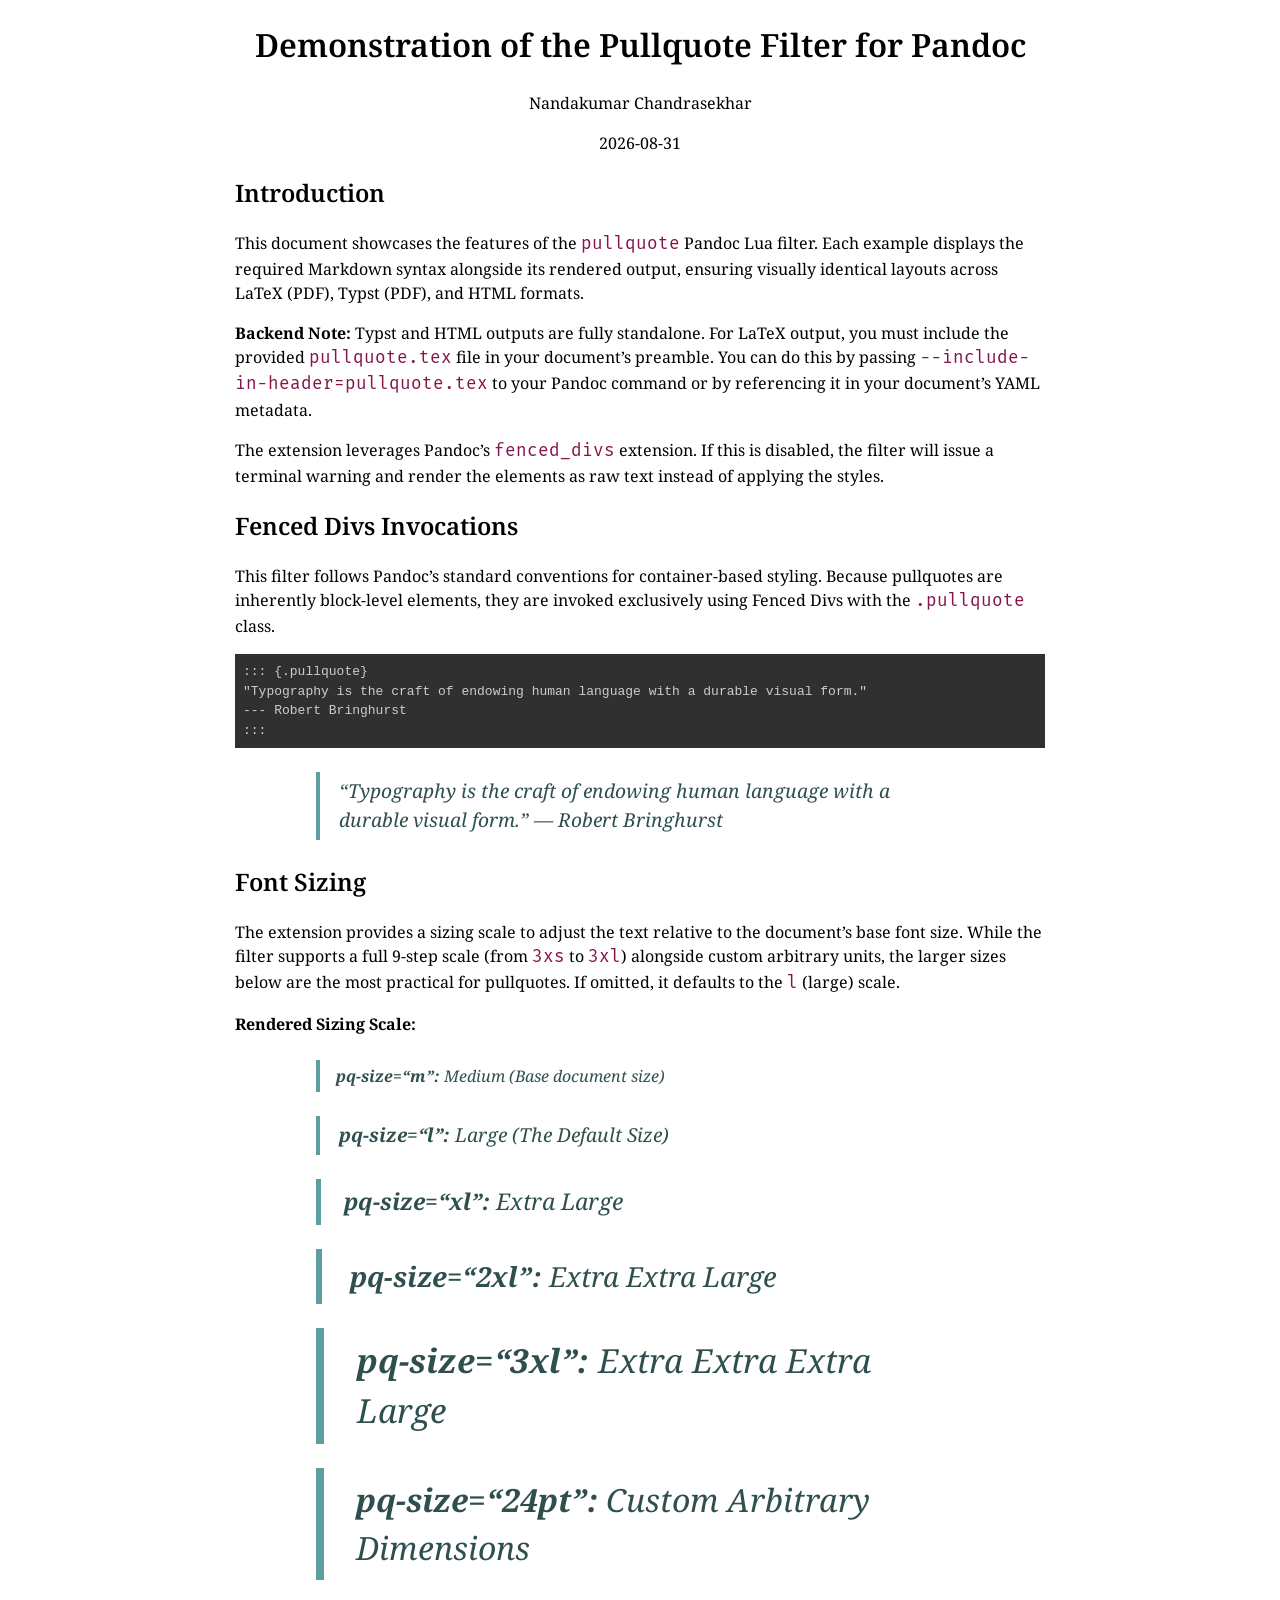
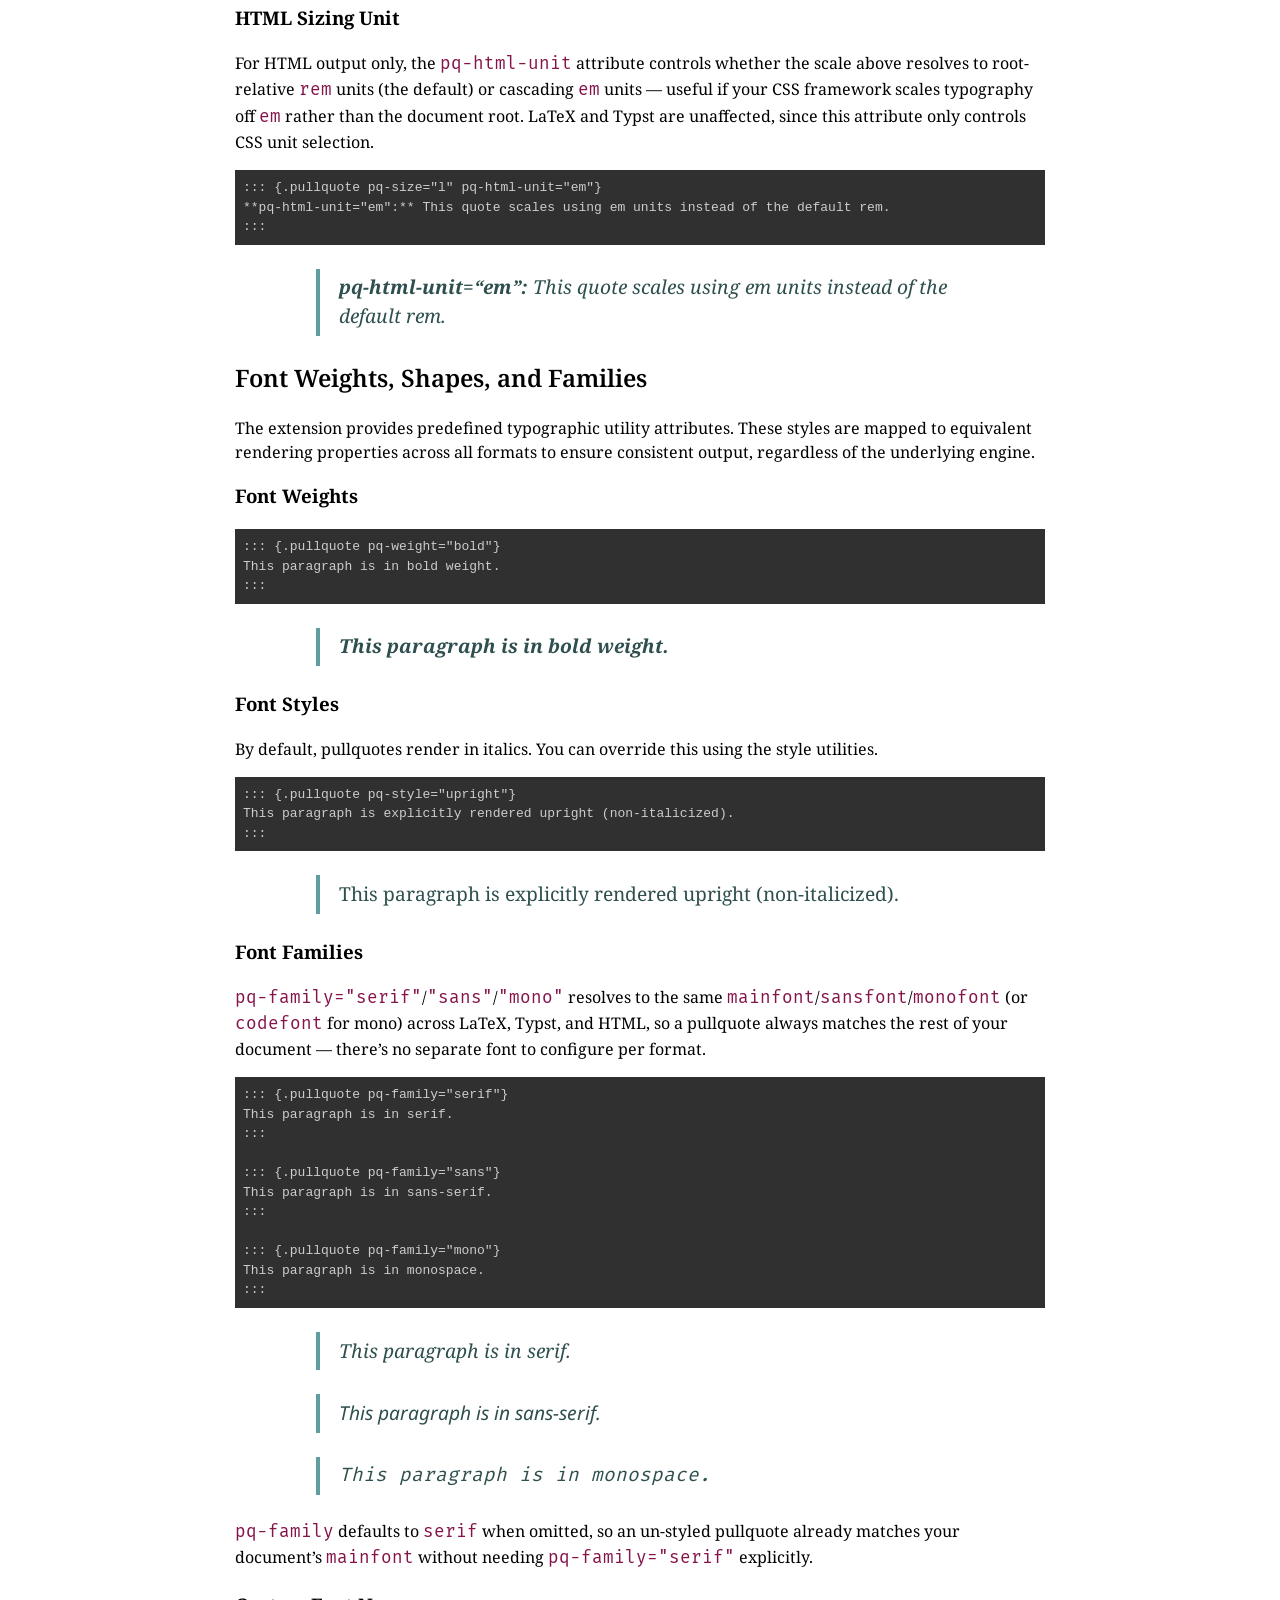
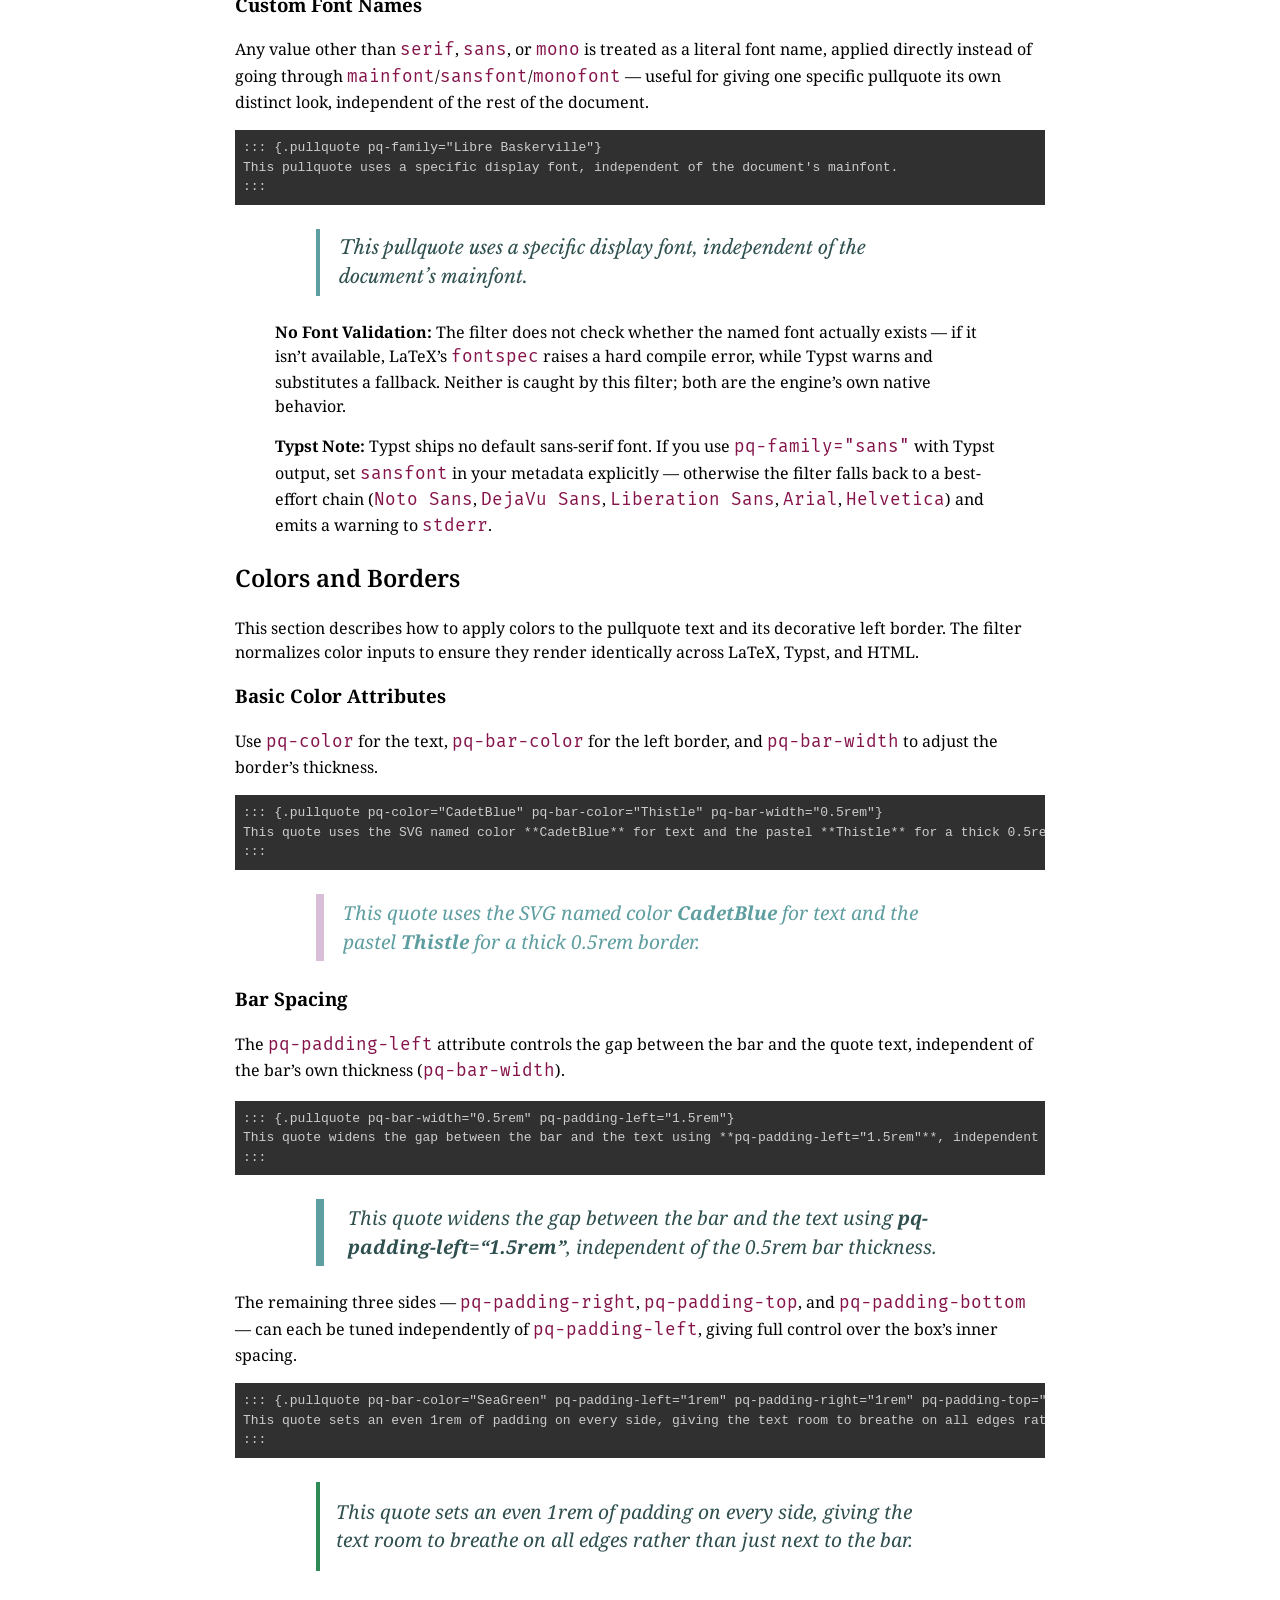
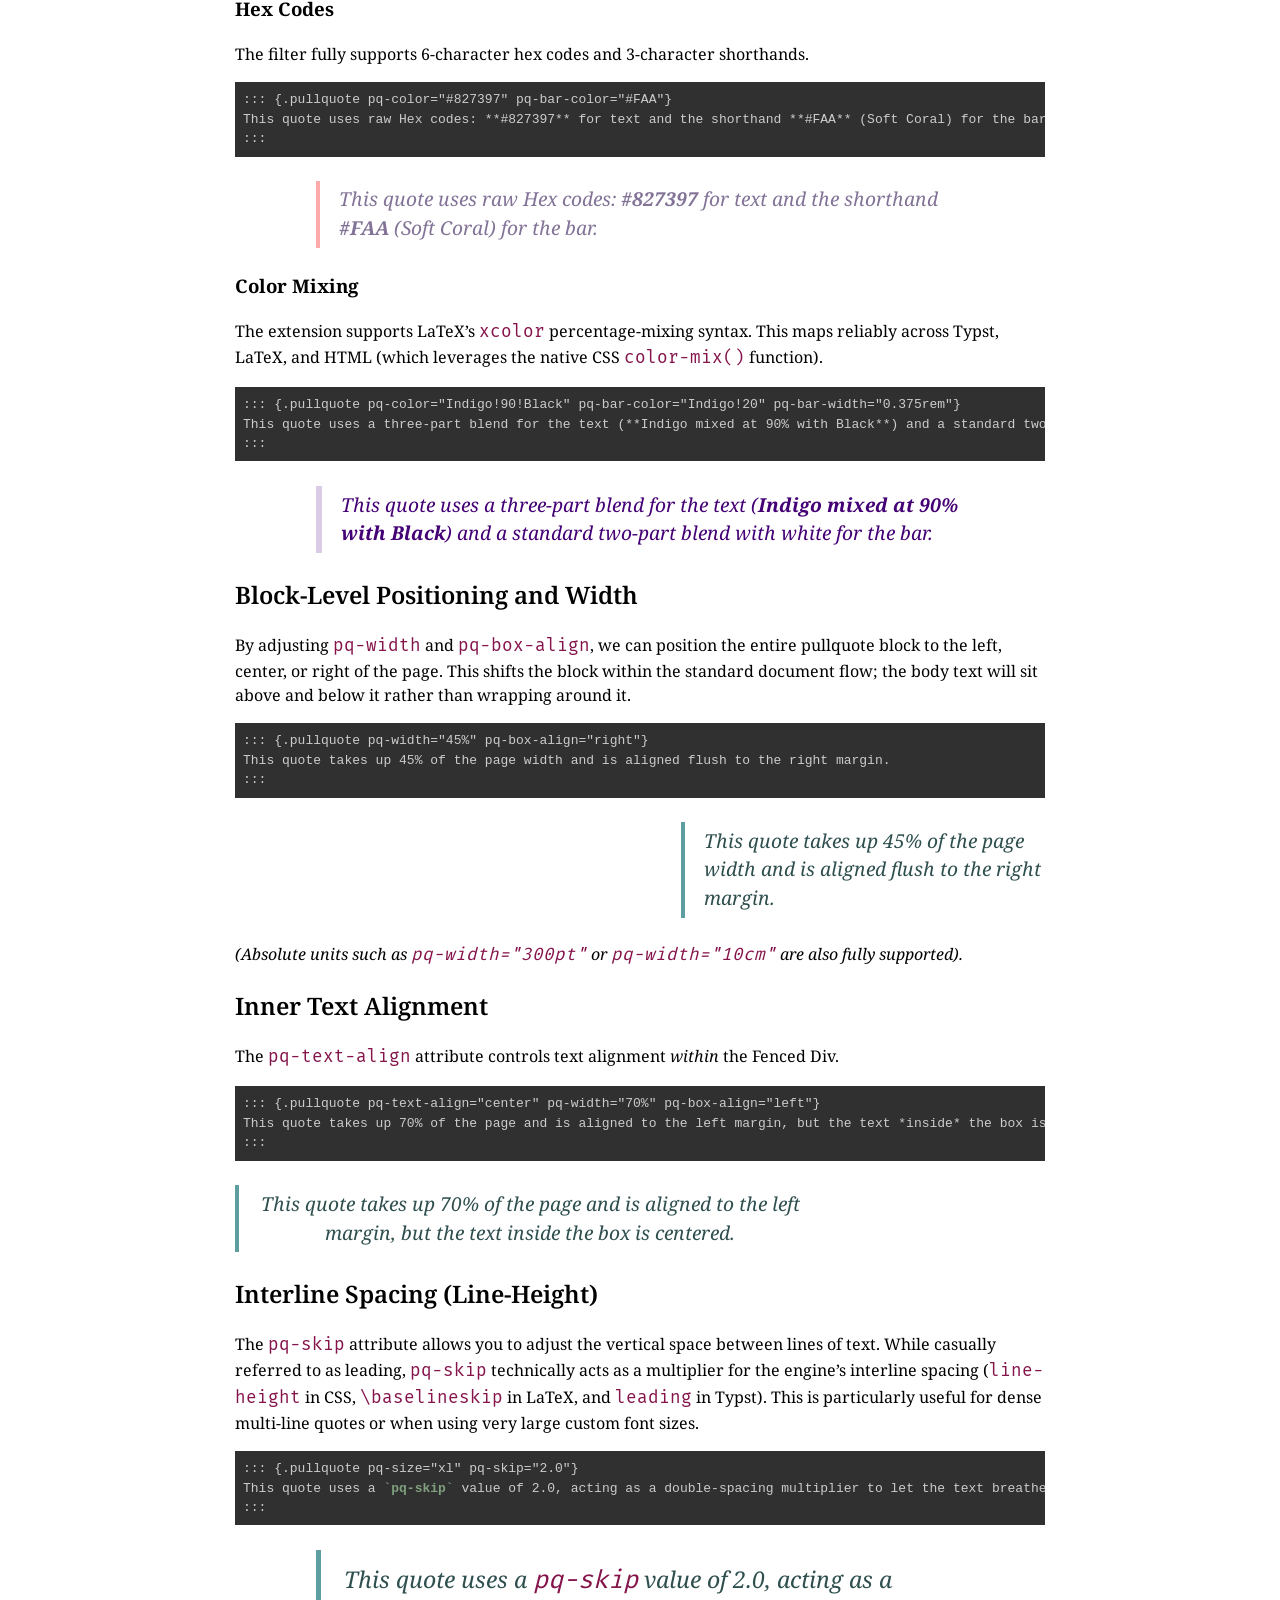
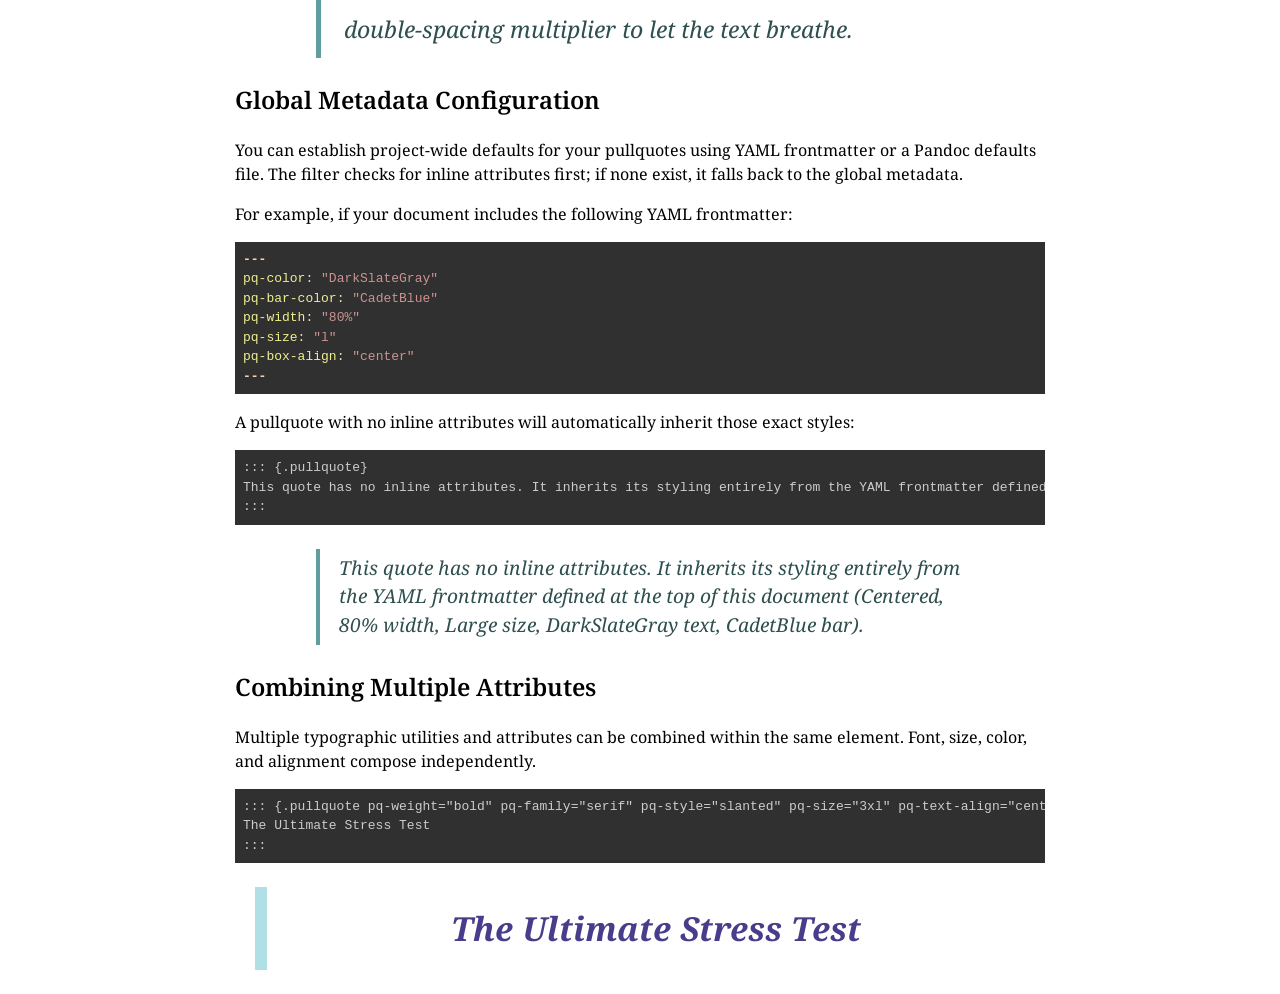
==== commit 967fad6b: "Removed undocumented pq-family-* attributes made pq-family accept an arbitary font" ====
--- a/docs/pullquote-examples.html
+++ b/docs/pullquote-examples.html
@@ -2,10 +2,10 @@
 <html xmlns="http://www.w3.org/1999/xhtml">
 <head>
   <meta charset="utf-8" />
-  <meta name="generator" content="pandoc 3.10.2" />
+  <meta name="generator" content="pandoc 3.11" />
   <meta name="viewport" content="width=device-width, initial-scale=1.0, user-scalable=yes" />
   <meta name="author" content="Nandakumar Chandrasekhar" />
-  <meta name="dcterms.date" content="2026-08-27" />
+  <meta name="dcterms.date" content="2026-08-31" />
   <title>Demonstration of the Pullquote Filter for Pandoc</title>
   <style>
     /* Default styles provided by pandoc.
@@ -28,7 +28,6 @@
       margin: 0 0.8em 0.2em -1.6em;
       vertical-align: middle;
     }
-    .display.math{display: block; text-align: center; margin: 0.5rem auto;}
     /* CSS for syntax highlighting */
     html { -webkit-text-size-adjust: 100%; }
     pre > code.sourceCode { white-space: pre; position: relative; }
@@ -100,7 +99,7 @@
 <header id="title-block-header">
 <h1 class="title">Demonstration of the Pullquote Filter for Pandoc</h1>
 <p class="author">Nandakumar Chandrasekhar</p>
-<p class="date">2026-08-27</p>
+<p class="date">2026-08-31</p>
 </header>
 <h2 id="introduction">Introduction</h2>
 <p>This document showcases the features of the <code>pullquote</code>
@@ -127,7 +126,7 @@
 <span id="cb1-3"><a href="#cb1-3" aria-hidden="true" tabindex="-1"></a>--- Robert Bringhurst</span>
 <span id="cb1-4"><a href="#cb1-4" aria-hidden="true" tabindex="-1"></a>:::</span></code></pre></div>
 <div class="pullquote"
-style=" display: block !important; box-sizing: border-box !important; padding-left: 1em !important; padding-right: 0 !important; padding-top: 0.25em !important; padding-bottom: 0.25em !important; line-height: 1.5 !important; width: 80% !important; color: #2F4F4F !important; border-left: 0.25em solid #5F9EA0 !important; margin: 1.5rem auto !important; font-size: 1.2rem !important; font-style: italic !important;">
+style=" display: block !important; box-sizing: border-box !important; padding-left: 1em !important; padding-right: 0 !important; padding-top: 0.25em !important; padding-bottom: 0.25em !important; line-height: 1.5 !important; width: 80% !important; color: #2F4F4F !important; border-left: 0.25em solid #5F9EA0 !important; margin: 1.5rem auto !important; font-size: 1.2rem !important; font-style: italic !important; font-family: &quot;Noto Serif&quot;, serif !important;">
 “Typography is the craft of endowing human language with a durable
 visual form.” — Robert Bringhurst
 </div>
@@ -140,27 +139,27 @@
 scale.</p>
 <p><strong>Rendered Sizing Scale:</strong></p>
 <div class="pullquote" data-pq-size="m"
-style=" display: block !important; box-sizing: border-box !important; padding-left: 1em !important; padding-right: 0 !important; padding-top: 0.25em !important; padding-bottom: 0.25em !important; line-height: 1.5 !important; width: 80% !important; color: #2F4F4F !important; border-left: 0.25em solid #5F9EA0 !important; margin: 1.5rem auto !important; font-size: 1.0rem !important; font-style: italic !important;">
+style=" display: block !important; box-sizing: border-box !important; padding-left: 1em !important; padding-right: 0 !important; padding-top: 0.25em !important; padding-bottom: 0.25em !important; line-height: 1.5 !important; width: 80% !important; color: #2F4F4F !important; border-left: 0.25em solid #5F9EA0 !important; margin: 1.5rem auto !important; font-size: 1.0rem !important; font-style: italic !important; font-family: &quot;Noto Serif&quot;, serif !important;">
 <strong>pq-size=“m”:</strong> Medium (Base document size)
 </div>
 <div class="pullquote" data-pq-size="l"
-style=" display: block !important; box-sizing: border-box !important; padding-left: 1em !important; padding-right: 0 !important; padding-top: 0.25em !important; padding-bottom: 0.25em !important; line-height: 1.5 !important; width: 80% !important; color: #2F4F4F !important; border-left: 0.25em solid #5F9EA0 !important; margin: 1.5rem auto !important; font-size: 1.2rem !important; font-style: italic !important;">
+style=" display: block !important; box-sizing: border-box !important; padding-left: 1em !important; padding-right: 0 !important; padding-top: 0.25em !important; padding-bottom: 0.25em !important; line-height: 1.5 !important; width: 80% !important; color: #2F4F4F !important; border-left: 0.25em solid #5F9EA0 !important; margin: 1.5rem auto !important; font-size: 1.2rem !important; font-style: italic !important; font-family: &quot;Noto Serif&quot;, serif !important;">
 <strong>pq-size=“l”:</strong> Large (The Default Size)
 </div>
 <div class="pullquote" data-pq-size="xl"
-style=" display: block !important; box-sizing: border-box !important; padding-left: 1em !important; padding-right: 0 !important; padding-top: 0.25em !important; padding-bottom: 0.25em !important; line-height: 1.5 !important; width: 80% !important; color: #2F4F4F !important; border-left: 0.25em solid #5F9EA0 !important; margin: 1.5rem auto !important; font-size: 1.44rem !important; font-style: italic !important;">
+style=" display: block !important; box-sizing: border-box !important; padding-left: 1em !important; padding-right: 0 !important; padding-top: 0.25em !important; padding-bottom: 0.25em !important; line-height: 1.5 !important; width: 80% !important; color: #2F4F4F !important; border-left: 0.25em solid #5F9EA0 !important; margin: 1.5rem auto !important; font-size: 1.44rem !important; font-style: italic !important; font-family: &quot;Noto Serif&quot;, serif !important;">
 <strong>pq-size=“xl”:</strong> Extra Large
 </div>
 <div class="pullquote" data-pq-size="2xl"
-style=" display: block !important; box-sizing: border-box !important; padding-left: 1em !important; padding-right: 0 !important; padding-top: 0.25em !important; padding-bottom: 0.25em !important; line-height: 1.5 !important; width: 80% !important; color: #2F4F4F !important; border-left: 0.25em solid #5F9EA0 !important; margin: 1.5rem auto !important; font-size: 1.728rem !important; font-style: italic !important;">
+style=" display: block !important; box-sizing: border-box !important; padding-left: 1em !important; padding-right: 0 !important; padding-top: 0.25em !important; padding-bottom: 0.25em !important; line-height: 1.5 !important; width: 80% !important; color: #2F4F4F !important; border-left: 0.25em solid #5F9EA0 !important; margin: 1.5rem auto !important; font-size: 1.728rem !important; font-style: italic !important; font-family: &quot;Noto Serif&quot;, serif !important;">
 <strong>pq-size=“2xl”:</strong> Extra Extra Large
 </div>
 <div class="pullquote" data-pq-size="3xl"
-style=" display: block !important; box-sizing: border-box !important; padding-left: 1em !important; padding-right: 0 !important; padding-top: 0.25em !important; padding-bottom: 0.25em !important; line-height: 1.5 !important; width: 80% !important; color: #2F4F4F !important; border-left: 0.25em solid #5F9EA0 !important; margin: 1.5rem auto !important; font-size: 2.0736rem !important; font-style: italic !important;">
+style=" display: block !important; box-sizing: border-box !important; padding-left: 1em !important; padding-right: 0 !important; padding-top: 0.25em !important; padding-bottom: 0.25em !important; line-height: 1.5 !important; width: 80% !important; color: #2F4F4F !important; border-left: 0.25em solid #5F9EA0 !important; margin: 1.5rem auto !important; font-size: 2.0736rem !important; font-style: italic !important; font-family: &quot;Noto Serif&quot;, serif !important;">
 <strong>pq-size=“3xl”:</strong> Extra Extra Extra Large
 </div>
 <div class="pullquote" data-pq-size="24pt"
-style=" display: block !important; box-sizing: border-box !important; padding-left: 1em !important; padding-right: 0 !important; padding-top: 0.25em !important; padding-bottom: 0.25em !important; line-height: 1.5 !important; width: 80% !important; color: #2F4F4F !important; border-left: 0.25em solid #5F9EA0 !important; margin: 1.5rem auto !important; font-size: 24pt !important; font-style: italic !important;">
+style=" display: block !important; box-sizing: border-box !important; padding-left: 1em !important; padding-right: 0 !important; padding-top: 0.25em !important; padding-bottom: 0.25em !important; line-height: 1.5 !important; width: 80% !important; color: #2F4F4F !important; border-left: 0.25em solid #5F9EA0 !important; margin: 1.5rem auto !important; font-size: 24pt !important; font-style: italic !important; font-family: &quot;Noto Serif&quot;, serif !important;">
 <strong>pq-size=“24pt”:</strong> Custom Arbitrary Dimensions
 </div>
 <h3 id="html-sizing-unit">HTML Sizing Unit</h3>
@@ -175,7 +174,7 @@
 <span id="cb2-2"><a href="#cb2-2" aria-hidden="true" tabindex="-1"></a>**pq-html-unit=&quot;em&quot;:** This quote scales using em units instead of the default rem.</span>
 <span id="cb2-3"><a href="#cb2-3" aria-hidden="true" tabindex="-1"></a>:::</span></code></pre></div>
 <div class="pullquote" data-pq-size="l" data-pq-html-unit="em"
-style=" display: block !important; box-sizing: border-box !important; padding-left: 1em !important; padding-right: 0 !important; padding-top: 0.25em !important; padding-bottom: 0.25em !important; line-height: 1.5 !important; width: 80% !important; color: #2F4F4F !important; border-left: 0.25em solid #5F9EA0 !important; margin: 1.5rem auto !important; font-size: 1.2em !important; font-style: italic !important;">
+style=" display: block !important; box-sizing: border-box !important; padding-left: 1em !important; padding-right: 0 !important; padding-top: 0.25em !important; padding-bottom: 0.25em !important; line-height: 1.5 !important; width: 80% !important; color: #2F4F4F !important; border-left: 0.25em solid #5F9EA0 !important; margin: 1.5rem auto !important; font-size: 1.2em !important; font-style: italic !important; font-family: &quot;Noto Serif&quot;, serif !important;">
 <strong>pq-html-unit=“em”:</strong> This quote scales using em units
 instead of the default rem.
 </div>
@@ -191,7 +190,7 @@
 <span id="cb3-2"><a href="#cb3-2" aria-hidden="true" tabindex="-1"></a>This paragraph is in bold weight.</span>
 <span id="cb3-3"><a href="#cb3-3" aria-hidden="true" tabindex="-1"></a>:::</span></code></pre></div>
 <div class="pullquote" data-pq-weight="bold"
-style=" display: block !important; box-sizing: border-box !important; padding-left: 1em !important; padding-right: 0 !important; padding-top: 0.25em !important; padding-bottom: 0.25em !important; line-height: 1.5 !important; width: 80% !important; color: #2F4F4F !important; border-left: 0.25em solid #5F9EA0 !important; margin: 1.5rem auto !important; font-size: 1.2rem !important; font-weight: bold !important; font-style: italic !important;">
+style=" display: block !important; box-sizing: border-box !important; padding-left: 1em !important; padding-right: 0 !important; padding-top: 0.25em !important; padding-bottom: 0.25em !important; line-height: 1.5 !important; width: 80% !important; color: #2F4F4F !important; border-left: 0.25em solid #5F9EA0 !important; margin: 1.5rem auto !important; font-size: 1.2rem !important; font-weight: bold !important; font-style: italic !important; font-family: &quot;Noto Serif&quot;, serif !important;">
 This paragraph is in bold weight.
 </div>
 <h3 id="font-styles">Font Styles</h3>
@@ -202,26 +201,76 @@
 <span id="cb4-2"><a href="#cb4-2" aria-hidden="true" tabindex="-1"></a>This paragraph is explicitly rendered upright (non-italicized).</span>
 <span id="cb4-3"><a href="#cb4-3" aria-hidden="true" tabindex="-1"></a>:::</span></code></pre></div>
 <div class="pullquote" data-pq-style="upright"
-style=" display: block !important; box-sizing: border-box !important; padding-left: 1em !important; padding-right: 0 !important; padding-top: 0.25em !important; padding-bottom: 0.25em !important; line-height: 1.5 !important; width: 80% !important; color: #2F4F4F !important; border-left: 0.25em solid #5F9EA0 !important; margin: 1.5rem auto !important; font-size: 1.2rem !important; font-style: normal !important;">
+style=" display: block !important; box-sizing: border-box !important; padding-left: 1em !important; padding-right: 0 !important; padding-top: 0.25em !important; padding-bottom: 0.25em !important; line-height: 1.5 !important; width: 80% !important; color: #2F4F4F !important; border-left: 0.25em solid #5F9EA0 !important; margin: 1.5rem auto !important; font-size: 1.2rem !important; font-style: normal !important; font-family: &quot;Noto Serif&quot;, serif !important;">
 This paragraph is explicitly rendered upright (non-italicized).
 </div>
 <h3 id="font-families">Font Families</h3>
+<p><code>pq-family="serif"</code>/<code>"sans"</code>/<code>"mono"</code>
+resolves to the same
+<code>mainfont</code>/<code>sansfont</code>/<code>monofont</code> (or
+<code>codefont</code> for mono) across LaTeX, Typst, and HTML, so a
+pullquote always matches the rest of your document — there’s no separate
+font to configure per format.</p>
 <div class="sourceCode" id="cb5"><pre
-class="sourceCode markdown"><code class="sourceCode markdown"><span id="cb5-1"><a href="#cb5-1" aria-hidden="true" tabindex="-1"></a>::: {.pullquote pq-family=&quot;sans&quot;}</span>
-<span id="cb5-2"><a href="#cb5-2" aria-hidden="true" tabindex="-1"></a>This paragraph is in sans-serif.</span>
-<span id="cb5-3"><a href="#cb5-3" aria-hidden="true" tabindex="-1"></a>:::</span></code></pre></div>
+class="sourceCode markdown"><code class="sourceCode markdown"><span id="cb5-1"><a href="#cb5-1" aria-hidden="true" tabindex="-1"></a>::: {.pullquote pq-family=&quot;serif&quot;}</span>
+<span id="cb5-2"><a href="#cb5-2" aria-hidden="true" tabindex="-1"></a>This paragraph is in serif.</span>
+<span id="cb5-3"><a href="#cb5-3" aria-hidden="true" tabindex="-1"></a>:::</span>
+<span id="cb5-4"><a href="#cb5-4" aria-hidden="true" tabindex="-1"></a></span>
+<span id="cb5-5"><a href="#cb5-5" aria-hidden="true" tabindex="-1"></a>::: {.pullquote pq-family=&quot;sans&quot;}</span>
+<span id="cb5-6"><a href="#cb5-6" aria-hidden="true" tabindex="-1"></a>This paragraph is in sans-serif.</span>
+<span id="cb5-7"><a href="#cb5-7" aria-hidden="true" tabindex="-1"></a>:::</span>
+<span id="cb5-8"><a href="#cb5-8" aria-hidden="true" tabindex="-1"></a></span>
+<span id="cb5-9"><a href="#cb5-9" aria-hidden="true" tabindex="-1"></a>::: {.pullquote pq-family=&quot;mono&quot;}</span>
+<span id="cb5-10"><a href="#cb5-10" aria-hidden="true" tabindex="-1"></a>This paragraph is in monospace.</span>
+<span id="cb5-11"><a href="#cb5-11" aria-hidden="true" tabindex="-1"></a>:::</span></code></pre></div>
+<div class="pullquote" data-pq-family="serif"
+style=" display: block !important; box-sizing: border-box !important; padding-left: 1em !important; padding-right: 0 !important; padding-top: 0.25em !important; padding-bottom: 0.25em !important; line-height: 1.5 !important; width: 80% !important; color: #2F4F4F !important; border-left: 0.25em solid #5F9EA0 !important; margin: 1.5rem auto !important; font-size: 1.2rem !important; font-style: italic !important; font-family: &quot;Noto Serif&quot;, serif !important;">
+This paragraph is in serif.
+</div>
 <div class="pullquote" data-pq-family="sans"
-style=" display: block !important; box-sizing: border-box !important; padding-left: 1em !important; padding-right: 0 !important; padding-top: 0.25em !important; padding-bottom: 0.25em !important; line-height: 1.5 !important; width: 80% !important; color: #2F4F4F !important; border-left: 0.25em solid #5F9EA0 !important; margin: 1.5rem auto !important; font-size: 1.2rem !important; font-style: italic !important; font-family: sans-serif !important;">
+style=" display: block !important; box-sizing: border-box !important; padding-left: 1em !important; padding-right: 0 !important; padding-top: 0.25em !important; padding-bottom: 0.25em !important; line-height: 1.5 !important; width: 80% !important; color: #2F4F4F !important; border-left: 0.25em solid #5F9EA0 !important; margin: 1.5rem auto !important; font-size: 1.2rem !important; font-style: italic !important; font-family: &quot;Noto Sans&quot;, sans-serif !important;">
 This paragraph is in sans-serif.
 </div>
+<div class="pullquote" data-pq-family="mono"
+style=" display: block !important; box-sizing: border-box !important; padding-left: 1em !important; padding-right: 0 !important; padding-top: 0.25em !important; padding-bottom: 0.25em !important; line-height: 1.5 !important; width: 80% !important; color: #2F4F4F !important; border-left: 0.25em solid #5F9EA0 !important; margin: 1.5rem auto !important; font-size: 1.2rem !important; font-style: italic !important; font-family: &quot;Fira Mono&quot;, monospace !important;">
+This paragraph is in monospace.
+</div>
+<p><code>pq-family</code> defaults to <code>serif</code> when omitted,
+so an un-styled pullquote already matches your document’s
+<code>mainfont</code> without needing <code>pq-family="serif"</code>
+explicitly.</p>
+<h3 id="custom-font-names">Custom Font Names</h3>
+<p>Any value other than <code>serif</code>, <code>sans</code>, or
+<code>mono</code> is treated as a literal font name, applied directly
+instead of going through
+<code>mainfont</code>/<code>sansfont</code>/<code>monofont</code> —
+useful for giving one specific pullquote its own distinct look,
+independent of the rest of the document.</p>
+<div class="sourceCode" id="cb6"><pre
+class="sourceCode markdown"><code class="sourceCode markdown"><span id="cb6-1"><a href="#cb6-1" aria-hidden="true" tabindex="-1"></a>::: {.pullquote pq-family=&quot;Libre Baskerville&quot;}</span>
+<span id="cb6-2"><a href="#cb6-2" aria-hidden="true" tabindex="-1"></a>This pullquote uses a specific display font, independent of the document&#39;s mainfont.</span>
+<span id="cb6-3"><a href="#cb6-3" aria-hidden="true" tabindex="-1"></a>:::</span></code></pre></div>
+<div class="pullquote" data-pq-family="Libre Baskerville"
+style=" display: block !important; box-sizing: border-box !important; padding-left: 1em !important; padding-right: 0 !important; padding-top: 0.25em !important; padding-bottom: 0.25em !important; line-height: 1.5 !important; width: 80% !important; color: #2F4F4F !important; border-left: 0.25em solid #5F9EA0 !important; margin: 1.5rem auto !important; font-size: 1.2rem !important; font-style: italic !important; font-family: &quot;Libre Baskerville&quot;, serif !important;">
+This pullquote uses a specific display font, independent of the
+document’s mainfont.
+</div>
+<blockquote>
+<p><strong>No Font Validation:</strong> The filter does not check
+whether the named font actually exists — if it isn’t available, LaTeX’s
+<code>fontspec</code> raises a hard compile error, while Typst warns and
+substitutes a fallback. Neither is caught by this filter; both are the
+engine’s own native behavior.</p>
+</blockquote>
+<!-- -->
 <blockquote>
 <p><strong>Typst Note:</strong> Typst ships no default sans-serif font.
 If you use <code>pq-family="sans"</code> with Typst output, set
-<code>sansfont</code> (or <code>pq-family-sans</code>) in your metadata
-explicitly — otherwise the filter falls back to a best-effort chain
-(<code>Noto Sans</code>, <code>DejaVu Sans</code>,
-<code>Liberation Sans</code>, <code>Arial</code>,
-<code>Helvetica</code>) and emits a warning to <code>stderr</code>.</p>
+<code>sansfont</code> in your metadata explicitly — otherwise the filter
+falls back to a best-effort chain (<code>Noto Sans</code>,
+<code>DejaVu Sans</code>, <code>Liberation Sans</code>,
+<code>Arial</code>, <code>Helvetica</code>) and emits a warning to
+<code>stderr</code>.</p>
 </blockquote>
 <h2 id="colors-and-borders">Colors and Borders</h2>
 <p>This section describes how to apply colors to the pullquote text and
@@ -231,13 +280,13 @@
 <p>Use <code>pq-color</code> for the text, <code>pq-bar-color</code> for
 the left border, and <code>pq-bar-width</code> to adjust the border’s
 thickness.</p>
-<div class="sourceCode" id="cb6"><pre
-class="sourceCode markdown"><code class="sourceCode markdown"><span id="cb6-1"><a href="#cb6-1" aria-hidden="true" tabindex="-1"></a>::: {.pullquote pq-color=&quot;CadetBlue&quot; pq-bar-color=&quot;Thistle&quot; pq-bar-width=&quot;0.5rem&quot;}</span>
-<span id="cb6-2"><a href="#cb6-2" aria-hidden="true" tabindex="-1"></a>This quote uses the SVG named color **CadetBlue** for text and the pastel **Thistle** for a thick 0.5rem border.</span>
-<span id="cb6-3"><a href="#cb6-3" aria-hidden="true" tabindex="-1"></a>:::</span></code></pre></div>
+<div class="sourceCode" id="cb7"><pre
+class="sourceCode markdown"><code class="sourceCode markdown"><span id="cb7-1"><a href="#cb7-1" aria-hidden="true" tabindex="-1"></a>::: {.pullquote pq-color=&quot;CadetBlue&quot; pq-bar-color=&quot;Thistle&quot; pq-bar-width=&quot;0.5rem&quot;}</span>
+<span id="cb7-2"><a href="#cb7-2" aria-hidden="true" tabindex="-1"></a>This quote uses the SVG named color **CadetBlue** for text and the pastel **Thistle** for a thick 0.5rem border.</span>
+<span id="cb7-3"><a href="#cb7-3" aria-hidden="true" tabindex="-1"></a>:::</span></code></pre></div>
 <div class="pullquote" data-pq-color="CadetBlue"
 data-pq-bar-color="Thistle" data-pq-bar-width="0.5rem"
-style=" display: block !important; box-sizing: border-box !important; padding-left: 1em !important; padding-right: 0 !important; padding-top: 0.25em !important; padding-bottom: 0.25em !important; line-height: 1.5 !important; width: 80% !important; color: #5F9EA0 !important; border-left: 0.5rem solid #D8BFD8 !important; margin: 1.5rem auto !important; font-size: 1.2rem !important; font-style: italic !important;">
+style=" display: block !important; box-sizing: border-box !important; padding-left: 1em !important; padding-right: 0 !important; padding-top: 0.25em !important; padding-bottom: 0.25em !important; line-height: 1.5 !important; width: 80% !important; color: #5F9EA0 !important; border-left: 0.5rem solid #D8BFD8 !important; margin: 1.5rem auto !important; font-size: 1.2rem !important; font-style: italic !important; font-family: &quot;Noto Serif&quot;, serif !important;">
 This quote uses the SVG named color <strong>CadetBlue</strong> for text
 and the pastel <strong>Thistle</strong> for a thick 0.5rem border.
 </div>
@@ -245,13 +294,13 @@
 <p>The <code>pq-padding-left</code> attribute controls the gap between
 the bar and the quote text, independent of the bar’s own thickness
 (<code>pq-bar-width</code>).</p>
-<div class="sourceCode" id="cb7"><pre
-class="sourceCode markdown"><code class="sourceCode markdown"><span id="cb7-1"><a href="#cb7-1" aria-hidden="true" tabindex="-1"></a>::: {.pullquote pq-bar-width=&quot;0.5rem&quot; pq-padding-left=&quot;1.5rem&quot;}</span>
-<span id="cb7-2"><a href="#cb7-2" aria-hidden="true" tabindex="-1"></a>This quote widens the gap between the bar and the text using **pq-padding-left=&quot;1.5rem&quot;**, independent of the 0.5rem bar thickness.</span>
-<span id="cb7-3"><a href="#cb7-3" aria-hidden="true" tabindex="-1"></a>:::</span></code></pre></div>
+<div class="sourceCode" id="cb8"><pre
+class="sourceCode markdown"><code class="sourceCode markdown"><span id="cb8-1"><a href="#cb8-1" aria-hidden="true" tabindex="-1"></a>::: {.pullquote pq-bar-width=&quot;0.5rem&quot; pq-padding-left=&quot;1.5rem&quot;}</span>
+<span id="cb8-2"><a href="#cb8-2" aria-hidden="true" tabindex="-1"></a>This quote widens the gap between the bar and the text using **pq-padding-left=&quot;1.5rem&quot;**, independent of the 0.5rem bar thickness.</span>
+<span id="cb8-3"><a href="#cb8-3" aria-hidden="true" tabindex="-1"></a>:::</span></code></pre></div>
 <div class="pullquote" data-pq-bar-width="0.5rem"
 data-pq-padding-left="1.5rem"
-style=" display: block !important; box-sizing: border-box !important; padding-left: 1.5rem !important; padding-right: 0 !important; padding-top: 0.25em !important; padding-bottom: 0.25em !important; line-height: 1.5 !important; width: 80% !important; color: #2F4F4F !important; border-left: 0.5rem solid #5F9EA0 !important; margin: 1.5rem auto !important; font-size: 1.2rem !important; font-style: italic !important;">
+style=" display: block !important; box-sizing: border-box !important; padding-left: 1.5rem !important; padding-right: 0 !important; padding-top: 0.25em !important; padding-bottom: 0.25em !important; line-height: 1.5 !important; width: 80% !important; color: #2F4F4F !important; border-left: 0.5rem solid #5F9EA0 !important; margin: 1.5rem auto !important; font-size: 1.2rem !important; font-style: italic !important; font-family: &quot;Noto Serif&quot;, serif !important;">
 This quote widens the gap between the bar and the text using
 <strong>pq-padding-left=“1.5rem”</strong>, independent of the 0.5rem bar
 thickness.
@@ -260,26 +309,26 @@
 <code>pq-padding-top</code>, and <code>pq-padding-bottom</code> — can
 each be tuned independently of <code>pq-padding-left</code>, giving full
 control over the box’s inner spacing.</p>
-<div class="sourceCode" id="cb8"><pre
-class="sourceCode markdown"><code class="sourceCode markdown"><span id="cb8-1"><a href="#cb8-1" aria-hidden="true" tabindex="-1"></a>::: {.pullquote pq-bar-color=&quot;SeaGreen&quot; pq-padding-left=&quot;1rem&quot; pq-padding-right=&quot;1rem&quot; pq-padding-top=&quot;1rem&quot; pq-padding-bottom=&quot;1rem&quot;}</span>
-<span id="cb8-2"><a href="#cb8-2" aria-hidden="true" tabindex="-1"></a>This quote sets an even 1rem of padding on every side, giving the text room to breathe on all edges rather than just next to the bar.</span>
-<span id="cb8-3"><a href="#cb8-3" aria-hidden="true" tabindex="-1"></a>:::</span></code></pre></div>
+<div class="sourceCode" id="cb9"><pre
+class="sourceCode markdown"><code class="sourceCode markdown"><span id="cb9-1"><a href="#cb9-1" aria-hidden="true" tabindex="-1"></a>::: {.pullquote pq-bar-color=&quot;SeaGreen&quot; pq-padding-left=&quot;1rem&quot; pq-padding-right=&quot;1rem&quot; pq-padding-top=&quot;1rem&quot; pq-padding-bottom=&quot;1rem&quot;}</span>
+<span id="cb9-2"><a href="#cb9-2" aria-hidden="true" tabindex="-1"></a>This quote sets an even 1rem of padding on every side, giving the text room to breathe on all edges rather than just next to the bar.</span>
+<span id="cb9-3"><a href="#cb9-3" aria-hidden="true" tabindex="-1"></a>:::</span></code></pre></div>
 <div class="pullquote" data-pq-bar-color="SeaGreen"
 data-pq-padding-left="1rem" data-pq-padding-right="1rem"
 data-pq-padding-top="1rem" data-pq-padding-bottom="1rem"
-style=" display: block !important; box-sizing: border-box !important; padding-left: 1rem !important; padding-right: 1rem !important; padding-top: 1rem !important; padding-bottom: 1rem !important; line-height: 1.5 !important; width: 80% !important; color: #2F4F4F !important; border-left: 0.25em solid #2E8B57 !important; margin: 1.5rem auto !important; font-size: 1.2rem !important; font-style: italic !important;">
+style=" display: block !important; box-sizing: border-box !important; padding-left: 1rem !important; padding-right: 1rem !important; padding-top: 1rem !important; padding-bottom: 1rem !important; line-height: 1.5 !important; width: 80% !important; color: #2F4F4F !important; border-left: 0.25em solid #2E8B57 !important; margin: 1.5rem auto !important; font-size: 1.2rem !important; font-style: italic !important; font-family: &quot;Noto Serif&quot;, serif !important;">
 This quote sets an even 1rem of padding on every side, giving the text
 room to breathe on all edges rather than just next to the bar.
 </div>
 <h3 id="hex-codes">Hex Codes</h3>
 <p>The filter fully supports 6-character hex codes and 3-character
 shorthands.</p>
-<div class="sourceCode" id="cb9"><pre
-class="sourceCode markdown"><code class="sourceCode markdown"><span id="cb9-1"><a href="#cb9-1" aria-hidden="true" tabindex="-1"></a>::: {.pullquote pq-color=&quot;#827397&quot; pq-bar-color=&quot;#FAA&quot;}</span>
-<span id="cb9-2"><a href="#cb9-2" aria-hidden="true" tabindex="-1"></a>This quote uses raw Hex codes: **#827397** for text and the shorthand **#FAA** (Soft Coral) for the bar.</span>
-<span id="cb9-3"><a href="#cb9-3" aria-hidden="true" tabindex="-1"></a>:::</span></code></pre></div>
+<div class="sourceCode" id="cb10"><pre
+class="sourceCode markdown"><code class="sourceCode markdown"><span id="cb10-1"><a href="#cb10-1" aria-hidden="true" tabindex="-1"></a>::: {.pullquote pq-color=&quot;#827397&quot; pq-bar-color=&quot;#FAA&quot;}</span>
+<span id="cb10-2"><a href="#cb10-2" aria-hidden="true" tabindex="-1"></a>This quote uses raw Hex codes: **#827397** for text and the shorthand **#FAA** (Soft Coral) for the bar.</span>
+<span id="cb10-3"><a href="#cb10-3" aria-hidden="true" tabindex="-1"></a>:::</span></code></pre></div>
 <div class="pullquote" data-pq-color="#827397" data-pq-bar-color="#FAA"
-style=" display: block !important; box-sizing: border-box !important; padding-left: 1em !important; padding-right: 0 !important; padding-top: 0.25em !important; padding-bottom: 0.25em !important; line-height: 1.5 !important; width: 80% !important; color: #827397 !important; border-left: 0.25em solid #FFAAAA !important; margin: 1.5rem auto !important; font-size: 1.2rem !important; font-style: italic !important;">
+style=" display: block !important; box-sizing: border-box !important; padding-left: 1em !important; padding-right: 0 !important; padding-top: 0.25em !important; padding-bottom: 0.25em !important; line-height: 1.5 !important; width: 80% !important; color: #827397 !important; border-left: 0.25em solid #FFAAAA !important; margin: 1.5rem auto !important; font-size: 1.2rem !important; font-style: italic !important; font-family: &quot;Noto Serif&quot;, serif !important;">
 This quote uses raw Hex codes: <strong>#827397</strong> for text and the
 shorthand <strong>#FAA</strong> (Soft Coral) for the bar.
 </div>
@@ -287,13 +336,13 @@
 <p>The extension supports LaTeX’s <code>xcolor</code> percentage-mixing
 syntax. This maps reliably across Typst, LaTeX, and HTML (which
 leverages the native CSS <code>color-mix()</code> function).</p>
-<div class="sourceCode" id="cb10"><pre
-class="sourceCode markdown"><code class="sourceCode markdown"><span id="cb10-1"><a href="#cb10-1" aria-hidden="true" tabindex="-1"></a>::: {.pullquote pq-color=&quot;Indigo!90!Black&quot; pq-bar-color=&quot;Indigo!20&quot; pq-bar-width=&quot;0.375rem&quot;}</span>
-<span id="cb10-2"><a href="#cb10-2" aria-hidden="true" tabindex="-1"></a>This quote uses a three-part blend for the text (**Indigo mixed at 90% with Black**) and a standard two-part blend with white for the bar.</span>
-<span id="cb10-3"><a href="#cb10-3" aria-hidden="true" tabindex="-1"></a>:::</span></code></pre></div>
+<div class="sourceCode" id="cb11"><pre
+class="sourceCode markdown"><code class="sourceCode markdown"><span id="cb11-1"><a href="#cb11-1" aria-hidden="true" tabindex="-1"></a>::: {.pullquote pq-color=&quot;Indigo!90!Black&quot; pq-bar-color=&quot;Indigo!20&quot; pq-bar-width=&quot;0.375rem&quot;}</span>
+<span id="cb11-2"><a href="#cb11-2" aria-hidden="true" tabindex="-1"></a>This quote uses a three-part blend for the text (**Indigo mixed at 90% with Black**) and a standard two-part blend with white for the bar.</span>
+<span id="cb11-3"><a href="#cb11-3" aria-hidden="true" tabindex="-1"></a>:::</span></code></pre></div>
 <div class="pullquote" data-pq-color="Indigo!90!Black"
 data-pq-bar-color="Indigo!20" data-pq-bar-width="0.375rem"
-style=" display: block !important; box-sizing: border-box !important; padding-left: 1em !important; padding-right: 0 !important; padding-top: 0.25em !important; padding-bottom: 0.25em !important; line-height: 1.5 !important; width: 80% !important; color: color-mix(in srgb, #4B0082 90%, #000000) !important; border-left: 0.375rem solid color-mix(in srgb, #4B0082 20%, #FFFFFF) !important; margin: 1.5rem auto !important; font-size: 1.2rem !important; font-style: italic !important;">
+style=" display: block !important; box-sizing: border-box !important; padding-left: 1em !important; padding-right: 0 !important; padding-top: 0.25em !important; padding-bottom: 0.25em !important; line-height: 1.5 !important; width: 80% !important; color: color-mix(in srgb, #4B0082 90%, #000000) !important; border-left: 0.375rem solid color-mix(in srgb, #4B0082 20%, #FFFFFF) !important; margin: 1.5rem auto !important; font-size: 1.2rem !important; font-style: italic !important; font-family: &quot;Noto Serif&quot;, serif !important;">
 This quote uses a three-part blend for the text (<strong>Indigo mixed at
 90% with Black</strong>) and a standard two-part blend with white for
 the bar.
@@ -305,12 +354,12 @@
 the page. This shifts the block within the standard document flow; the
 body text will sit above and below it rather than wrapping around
 it.</p>
-<div class="sourceCode" id="cb11"><pre
-class="sourceCode markdown"><code class="sourceCode markdown"><span id="cb11-1"><a href="#cb11-1" aria-hidden="true" tabindex="-1"></a>::: {.pullquote pq-width=&quot;45%&quot; pq-box-align=&quot;right&quot;}</span>
-<span id="cb11-2"><a href="#cb11-2" aria-hidden="true" tabindex="-1"></a>This quote takes up 45% of the page width and is aligned flush to the right margin.</span>
-<span id="cb11-3"><a href="#cb11-3" aria-hidden="true" tabindex="-1"></a>:::</span></code></pre></div>
+<div class="sourceCode" id="cb12"><pre
+class="sourceCode markdown"><code class="sourceCode markdown"><span id="cb12-1"><a href="#cb12-1" aria-hidden="true" tabindex="-1"></a>::: {.pullquote pq-width=&quot;45%&quot; pq-box-align=&quot;right&quot;}</span>
+<span id="cb12-2"><a href="#cb12-2" aria-hidden="true" tabindex="-1"></a>This quote takes up 45% of the page width and is aligned flush to the right margin.</span>
+<span id="cb12-3"><a href="#cb12-3" aria-hidden="true" tabindex="-1"></a>:::</span></code></pre></div>
 <div class="pullquote" data-pq-width="45%" data-pq-box-align="right"
-style=" display: block !important; box-sizing: border-box !important; padding-left: 1em !important; padding-right: 0 !important; padding-top: 0.25em !important; padding-bottom: 0.25em !important; line-height: 1.5 !important; width: 45% !important; color: #2F4F4F !important; border-left: 0.25em solid #5F9EA0 !important; margin: 1.5rem 0 1.5rem auto !important; font-size: 1.2rem !important; font-style: italic !important;">
+style=" display: block !important; box-sizing: border-box !important; padding-left: 1em !important; padding-right: 0 !important; padding-top: 0.25em !important; padding-bottom: 0.25em !important; line-height: 1.5 !important; width: 45% !important; color: #2F4F4F !important; border-left: 0.25em solid #5F9EA0 !important; margin: 1.5rem 0 1.5rem auto !important; font-size: 1.2rem !important; font-style: italic !important; font-family: &quot;Noto Serif&quot;, serif !important;">
 This quote takes up 45% of the page width and is aligned flush to the
 right margin.
 </div>
@@ -319,13 +368,13 @@
 <h2 id="inner-text-alignment">Inner Text Alignment</h2>
 <p>The <code>pq-text-align</code> attribute controls text alignment
 <em>within</em> the Fenced Div.</p>
-<div class="sourceCode" id="cb12"><pre
-class="sourceCode markdown"><code class="sourceCode markdown"><span id="cb12-1"><a href="#cb12-1" aria-hidden="true" tabindex="-1"></a>::: {.pullquote pq-text-align=&quot;center&quot; pq-width=&quot;70%&quot; pq-box-align=&quot;left&quot;}</span>
-<span id="cb12-2"><a href="#cb12-2" aria-hidden="true" tabindex="-1"></a>This quote takes up 70% of the page and is aligned to the left margin, but the text *inside* the box is centered.</span>
-<span id="cb12-3"><a href="#cb12-3" aria-hidden="true" tabindex="-1"></a>:::</span></code></pre></div>
+<div class="sourceCode" id="cb13"><pre
+class="sourceCode markdown"><code class="sourceCode markdown"><span id="cb13-1"><a href="#cb13-1" aria-hidden="true" tabindex="-1"></a>::: {.pullquote pq-text-align=&quot;center&quot; pq-width=&quot;70%&quot; pq-box-align=&quot;left&quot;}</span>
+<span id="cb13-2"><a href="#cb13-2" aria-hidden="true" tabindex="-1"></a>This quote takes up 70% of the page and is aligned to the left margin, but the text *inside* the box is centered.</span>
+<span id="cb13-3"><a href="#cb13-3" aria-hidden="true" tabindex="-1"></a>:::</span></code></pre></div>
 <div class="pullquote" data-pq-text-align="center" data-pq-width="70%"
 data-pq-box-align="left"
-style=" display: block !important; box-sizing: border-box !important; padding-left: 1em !important; padding-right: 0 !important; padding-top: 0.25em !important; padding-bottom: 0.25em !important; line-height: 1.5 !important; width: 70% !important; color: #2F4F4F !important; border-left: 0.25em solid #5F9EA0 !important; margin: 1.5rem auto 1.5rem 0 !important; font-size: 1.2rem !important; text-align: center !important; font-style: italic !important;">
+style=" display: block !important; box-sizing: border-box !important; padding-left: 1em !important; padding-right: 0 !important; padding-top: 0.25em !important; padding-bottom: 0.25em !important; line-height: 1.5 !important; width: 70% !important; color: #2F4F4F !important; border-left: 0.25em solid #5F9EA0 !important; margin: 1.5rem auto 1.5rem 0 !important; font-size: 1.2rem !important; text-align: center !important; font-style: italic !important; font-family: &quot;Noto Serif&quot;, serif !important;">
 This quote takes up 70% of the page and is aligned to the left margin,
 but the text <em>inside</em> the box is centered.
 </div>
@@ -338,12 +387,12 @@
 <code>\baselineskip</code> in LaTeX, and <code>leading</code> in Typst).
 This is particularly useful for dense multi-line quotes or when using
 very large custom font sizes.</p>
-<div class="sourceCode" id="cb13"><pre
-class="sourceCode markdown"><code class="sourceCode markdown"><span id="cb13-1"><a href="#cb13-1" aria-hidden="true" tabindex="-1"></a>::: {.pullquote pq-size=&quot;xl&quot; pq-skip=&quot;2.0&quot;}</span>
-<span id="cb13-2"><a href="#cb13-2" aria-hidden="true" tabindex="-1"></a>This quote uses a <span class="in">`pq-skip`</span> value of 2.0, acting as a double-spacing multiplier to let the text breathe.</span>
-<span id="cb13-3"><a href="#cb13-3" aria-hidden="true" tabindex="-1"></a>:::</span></code></pre></div>
+<div class="sourceCode" id="cb14"><pre
+class="sourceCode markdown"><code class="sourceCode markdown"><span id="cb14-1"><a href="#cb14-1" aria-hidden="true" tabindex="-1"></a>::: {.pullquote pq-size=&quot;xl&quot; pq-skip=&quot;2.0&quot;}</span>
+<span id="cb14-2"><a href="#cb14-2" aria-hidden="true" tabindex="-1"></a>This quote uses a <span class="in">`pq-skip`</span> value of 2.0, acting as a double-spacing multiplier to let the text breathe.</span>
+<span id="cb14-3"><a href="#cb14-3" aria-hidden="true" tabindex="-1"></a>:::</span></code></pre></div>
 <div class="pullquote" data-pq-size="xl" data-pq-skip="2.0"
-style=" display: block !important; box-sizing: border-box !important; padding-left: 1em !important; padding-right: 0 !important; padding-top: 0.25em !important; padding-bottom: 0.25em !important; line-height: 2.0 !important; width: 80% !important; color: #2F4F4F !important; border-left: 0.25em solid #5F9EA0 !important; margin: 1.5rem auto !important; font-size: 1.44rem !important; font-style: italic !important;">
+style=" display: block !important; box-sizing: border-box !important; padding-left: 1em !important; padding-right: 0 !important; padding-top: 0.25em !important; padding-bottom: 0.25em !important; line-height: 2.0 !important; width: 80% !important; color: #2F4F4F !important; border-left: 0.25em solid #5F9EA0 !important; margin: 1.5rem auto !important; font-size: 1.44rem !important; font-style: italic !important; font-family: &quot;Noto Serif&quot;, serif !important;">
 This quote uses a <code>pq-skip</code> value of 2.0, acting as a
 double-spacing multiplier to let the text breathe.
 </div>
@@ -355,22 +404,22 @@
 metadata.</p>
 <p>For example, if your document includes the following YAML
 frontmatter:</p>
-<div class="sourceCode" id="cb14"><pre
-class="sourceCode yaml"><code class="sourceCode yaml"><span id="cb14-1"><a href="#cb14-1" aria-hidden="true" tabindex="-1"></a><span class="pp">---</span></span>
-<span id="cb14-2"><a href="#cb14-2" aria-hidden="true" tabindex="-1"></a><span class="fu">pq-color</span><span class="kw">:</span><span class="at"> </span><span class="st">&quot;DarkSlateGray&quot;</span></span>
-<span id="cb14-3"><a href="#cb14-3" aria-hidden="true" tabindex="-1"></a><span class="fu">pq-bar-color</span><span class="kw">:</span><span class="at"> </span><span class="st">&quot;CadetBlue&quot;</span></span>
-<span id="cb14-4"><a href="#cb14-4" aria-hidden="true" tabindex="-1"></a><span class="fu">pq-width</span><span class="kw">:</span><span class="at"> </span><span class="st">&quot;80%&quot;</span></span>
-<span id="cb14-5"><a href="#cb14-5" aria-hidden="true" tabindex="-1"></a><span class="fu">pq-size</span><span class="kw">:</span><span class="at"> </span><span class="st">&quot;l&quot;</span></span>
-<span id="cb14-6"><a href="#cb14-6" aria-hidden="true" tabindex="-1"></a><span class="fu">pq-box-align</span><span class="kw">:</span><span class="at"> </span><span class="st">&quot;center&quot;</span></span>
-<span id="cb14-7"><a href="#cb14-7" aria-hidden="true" tabindex="-1"></a><span class="pp">---</span></span></code></pre></div>
+<div class="sourceCode" id="cb15"><pre
+class="sourceCode yaml"><code class="sourceCode yaml"><span id="cb15-1"><a href="#cb15-1" aria-hidden="true" tabindex="-1"></a><span class="pp">---</span></span>
+<span id="cb15-2"><a href="#cb15-2" aria-hidden="true" tabindex="-1"></a><span class="fu">pq-color</span><span class="kw">:</span><span class="at"> </span><span class="st">&quot;DarkSlateGray&quot;</span></span>
+<span id="cb15-3"><a href="#cb15-3" aria-hidden="true" tabindex="-1"></a><span class="fu">pq-bar-color</span><span class="kw">:</span><span class="at"> </span><span class="st">&quot;CadetBlue&quot;</span></span>
+<span id="cb15-4"><a href="#cb15-4" aria-hidden="true" tabindex="-1"></a><span class="fu">pq-width</span><span class="kw">:</span><span class="at"> </span><span class="st">&quot;80%&quot;</span></span>
+<span id="cb15-5"><a href="#cb15-5" aria-hidden="true" tabindex="-1"></a><span class="fu">pq-size</span><span class="kw">:</span><span class="at"> </span><span class="st">&quot;l&quot;</span></span>
+<span id="cb15-6"><a href="#cb15-6" aria-hidden="true" tabindex="-1"></a><span class="fu">pq-box-align</span><span class="kw">:</span><span class="at"> </span><span class="st">&quot;center&quot;</span></span>
+<span id="cb15-7"><a href="#cb15-7" aria-hidden="true" tabindex="-1"></a><span class="pp">---</span></span></code></pre></div>
 <p>A pullquote with no inline attributes will automatically inherit
 those exact styles:</p>
-<div class="sourceCode" id="cb15"><pre
-class="sourceCode markdown"><code class="sourceCode markdown"><span id="cb15-1"><a href="#cb15-1" aria-hidden="true" tabindex="-1"></a>::: {.pullquote}</span>
-<span id="cb15-2"><a href="#cb15-2" aria-hidden="true" tabindex="-1"></a>This quote has no inline attributes. It inherits its styling entirely from the YAML frontmatter defined at the top of this document.</span>
-<span id="cb15-3"><a href="#cb15-3" aria-hidden="true" tabindex="-1"></a>:::</span></code></pre></div>
+<div class="sourceCode" id="cb16"><pre
+class="sourceCode markdown"><code class="sourceCode markdown"><span id="cb16-1"><a href="#cb16-1" aria-hidden="true" tabindex="-1"></a>::: {.pullquote}</span>
+<span id="cb16-2"><a href="#cb16-2" aria-hidden="true" tabindex="-1"></a>This quote has no inline attributes. It inherits its styling entirely from the YAML frontmatter defined at the top of this document.</span>
+<span id="cb16-3"><a href="#cb16-3" aria-hidden="true" tabindex="-1"></a>:::</span></code></pre></div>
 <div class="pullquote"
-style=" display: block !important; box-sizing: border-box !important; padding-left: 1em !important; padding-right: 0 !important; padding-top: 0.25em !important; padding-bottom: 0.25em !important; line-height: 1.5 !important; width: 80% !important; color: #2F4F4F !important; border-left: 0.25em solid #5F9EA0 !important; margin: 1.5rem auto !important; font-size: 1.2rem !important; font-style: italic !important;">
+style=" display: block !important; box-sizing: border-box !important; padding-left: 1em !important; padding-right: 0 !important; padding-top: 0.25em !important; padding-bottom: 0.25em !important; line-height: 1.5 !important; width: 80% !important; color: #2F4F4F !important; border-left: 0.25em solid #5F9EA0 !important; margin: 1.5rem auto !important; font-size: 1.2rem !important; font-style: italic !important; font-family: &quot;Noto Serif&quot;, serif !important;">
 This quote has no inline attributes. It inherits its styling entirely
 from the YAML frontmatter defined at the top of this document (Centered,
 80% width, Large size, DarkSlateGray text, CadetBlue bar).
@@ -380,17 +429,17 @@
 <p>Multiple typographic utilities and attributes can be combined within
 the same element. Font, size, color, and alignment compose
 independently.</p>
-<div class="sourceCode" id="cb16"><pre
-class="sourceCode markdown"><code class="sourceCode markdown"><span id="cb16-1"><a href="#cb16-1" aria-hidden="true" tabindex="-1"></a>::: {.pullquote pq-weight=&quot;bold&quot; pq-family=&quot;serif&quot; pq-style=&quot;slanted&quot; pq-size=&quot;3xl&quot; pq-text-align=&quot;center&quot; pq-box-align=&quot;center&quot; pq-width=&quot;95%&quot; pq-color=&quot;DarkSlateBlue&quot; pq-bar-color=&quot;PowderBlue&quot; pq-bar-width=&quot;0.75rem&quot; pq-padding-left=&quot;1.25rem&quot; pq-skip=&quot;2.0&quot;}</span>
-<span id="cb16-2"><a href="#cb16-2" aria-hidden="true" tabindex="-1"></a>The Ultimate Stress Test</span>
-<span id="cb16-3"><a href="#cb16-3" aria-hidden="true" tabindex="-1"></a>:::</span></code></pre></div>
+<div class="sourceCode" id="cb17"><pre
+class="sourceCode markdown"><code class="sourceCode markdown"><span id="cb17-1"><a href="#cb17-1" aria-hidden="true" tabindex="-1"></a>::: {.pullquote pq-weight=&quot;bold&quot; pq-family=&quot;serif&quot; pq-style=&quot;slanted&quot; pq-size=&quot;3xl&quot; pq-text-align=&quot;center&quot; pq-box-align=&quot;center&quot; pq-width=&quot;95%&quot; pq-color=&quot;DarkSlateBlue&quot; pq-bar-color=&quot;PowderBlue&quot; pq-bar-width=&quot;0.75rem&quot; pq-padding-left=&quot;1.25rem&quot; pq-skip=&quot;2.0&quot;}</span>
+<span id="cb17-2"><a href="#cb17-2" aria-hidden="true" tabindex="-1"></a>The Ultimate Stress Test</span>
+<span id="cb17-3"><a href="#cb17-3" aria-hidden="true" tabindex="-1"></a>:::</span></code></pre></div>
 <div class="pullquote" data-pq-weight="bold" data-pq-family="serif"
 data-pq-style="slanted" data-pq-size="3xl" data-pq-text-align="center"
 data-pq-box-align="center" data-pq-width="95%"
 data-pq-color="DarkSlateBlue" data-pq-bar-color="PowderBlue"
 data-pq-bar-width="0.75rem" data-pq-padding-left="1.25rem"
 data-pq-skip="2.0"
-style=" display: block !important; box-sizing: border-box !important; padding-left: 1.25rem !important; padding-right: 0 !important; padding-top: 0.25em !important; padding-bottom: 0.25em !important; line-height: 2.0 !important; width: 95% !important; color: #483D8B !important; border-left: 0.75rem solid #B0E0E6 !important; margin: 1.5rem auto !important; font-size: 2.0736rem !important; text-align: center !important; font-weight: bold !important; font-style: oblique !important; font-family: serif !important;">
+style=" display: block !important; box-sizing: border-box !important; padding-left: 1.25rem !important; padding-right: 0 !important; padding-top: 0.25em !important; padding-bottom: 0.25em !important; line-height: 2.0 !important; width: 95% !important; color: #483D8B !important; border-left: 0.75rem solid #B0E0E6 !important; margin: 1.5rem auto !important; font-size: 2.0736rem !important; text-align: center !important; font-weight: bold !important; font-style: oblique !important; font-family: &quot;Noto Serif&quot;, serif !important;">
 The Ultimate Stress Test
 </div>
 </body>
--- a/docs/preview-styles.css
+++ b/docs/preview-styles.css
@@ -12,6 +12,9 @@
 @import url('https://fonts.googleapis.com/css2?family=Noto+Serif:ital,wght@0,100..900;1,100..900&display=swap');
 @import url('https://fonts.googleapis.com/css2?family=Noto+Sans:ital,wght@0,100..900;1,100..900&display=swap');
 @import url('https://fonts.googleapis.com/css2?family=Fira+Mono:wght@400;500;700&display=swap');
+/* Used only by the "Custom Font Names" pq-family example, so it renders
+   correctly for HTML viewers who don't have it installed locally. */
+@import url('https://fonts.googleapis.com/css2?family=Libre+Baskerville:ital,wght@0,400;0,700;1,400&display=swap');
 
 /* ==========================================================================
    Explicit Font Mapping for Testing Environment
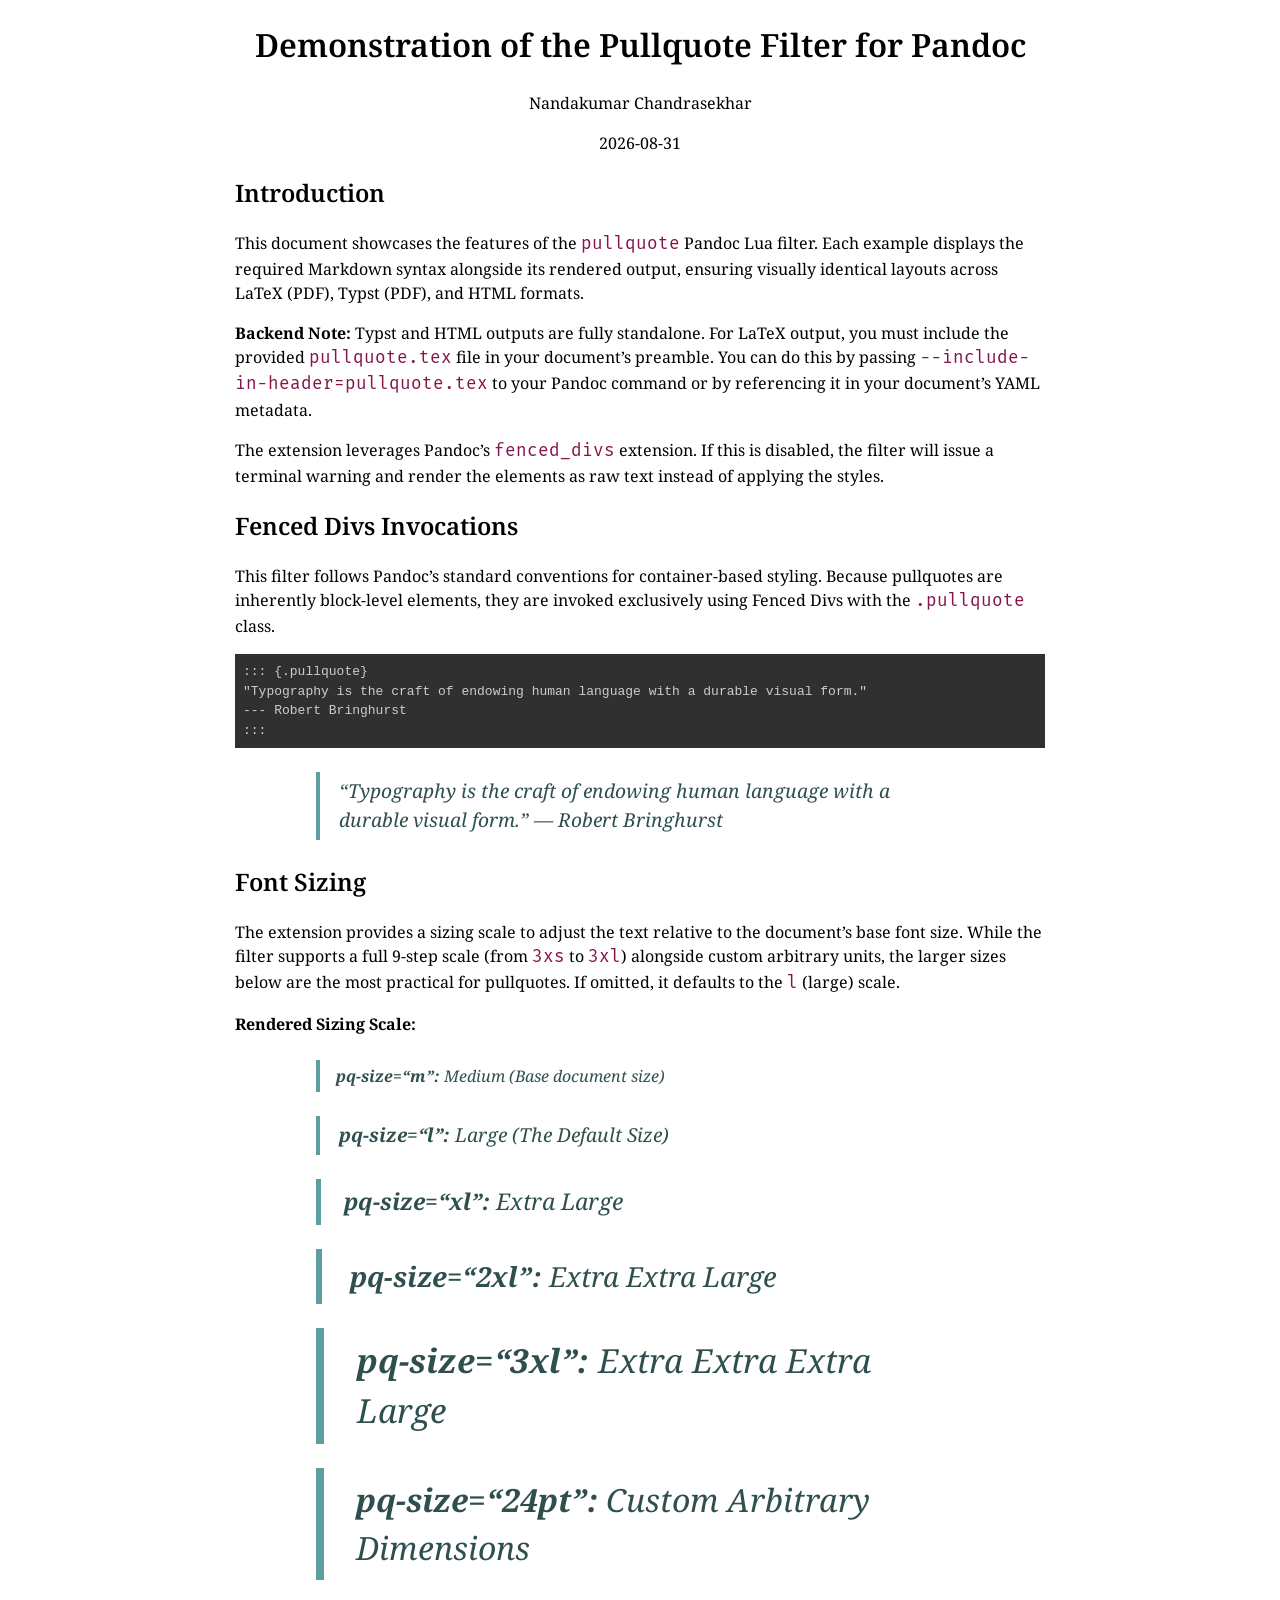
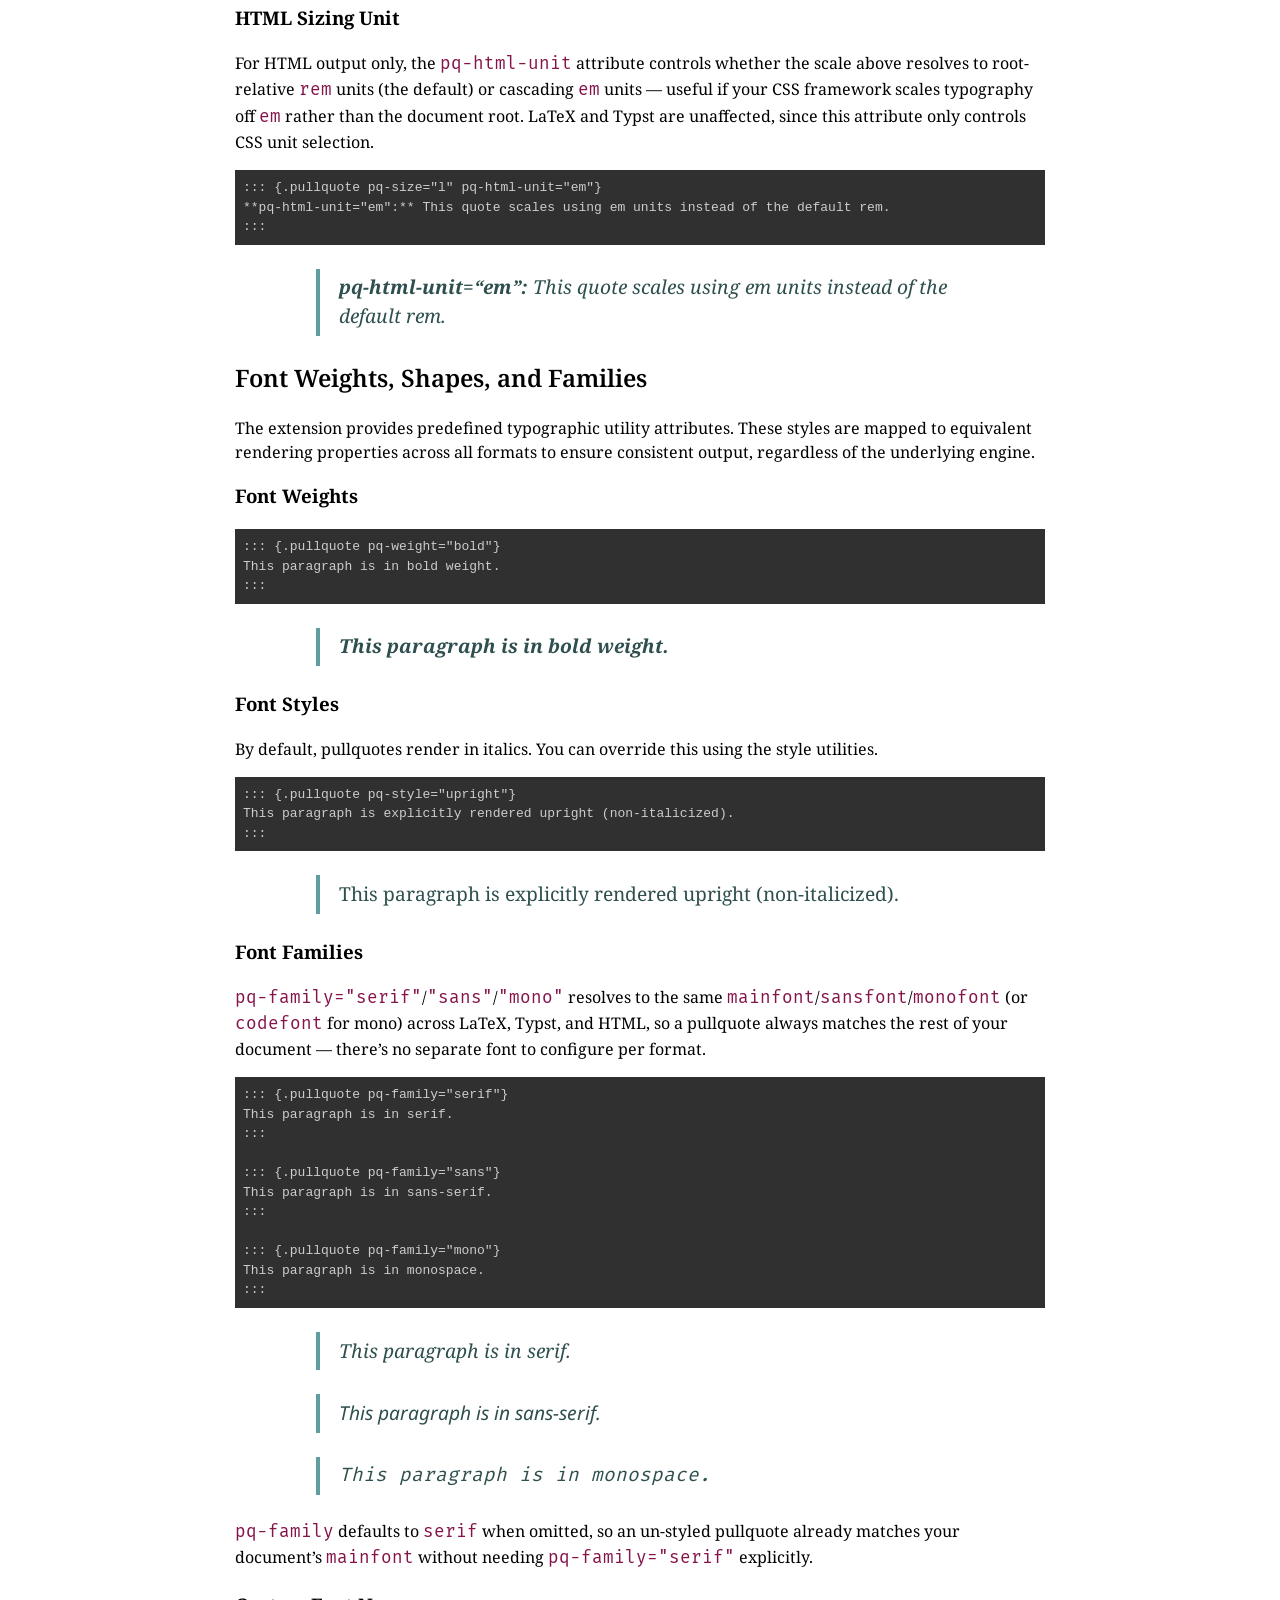
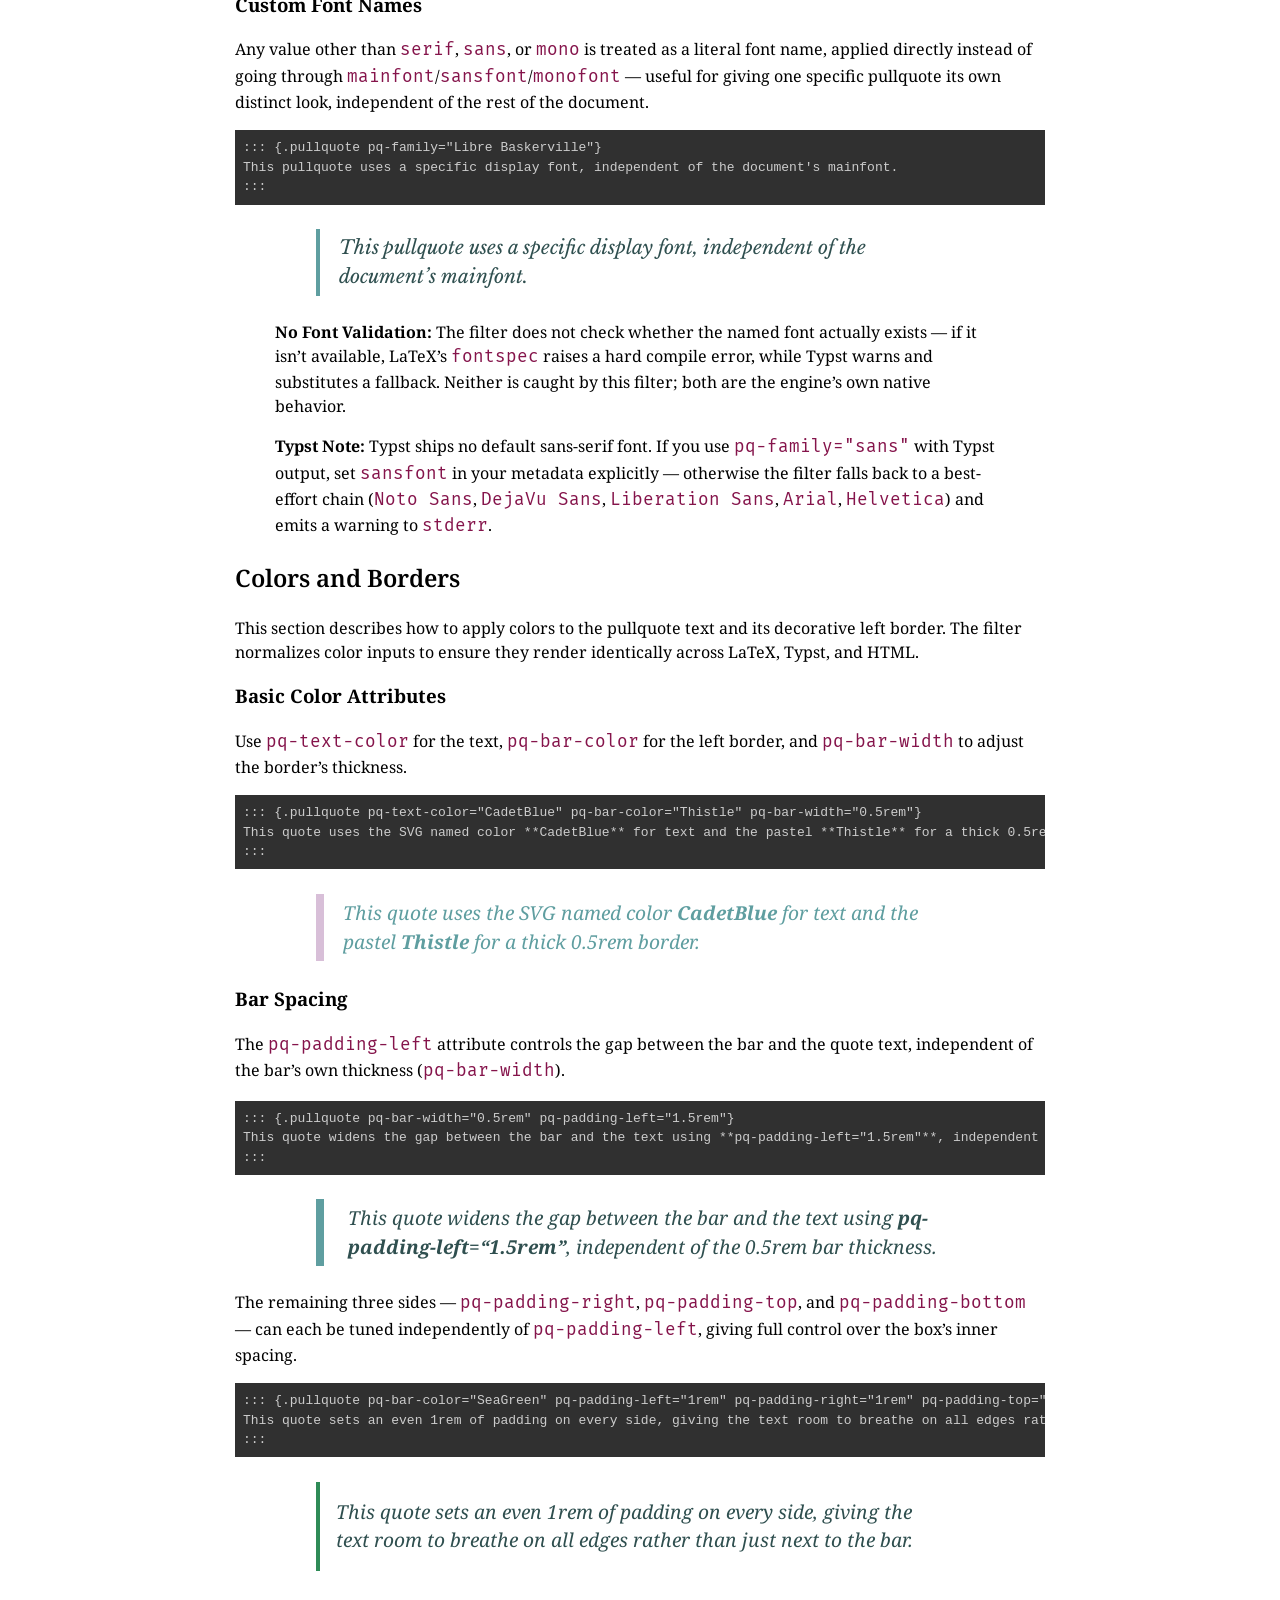
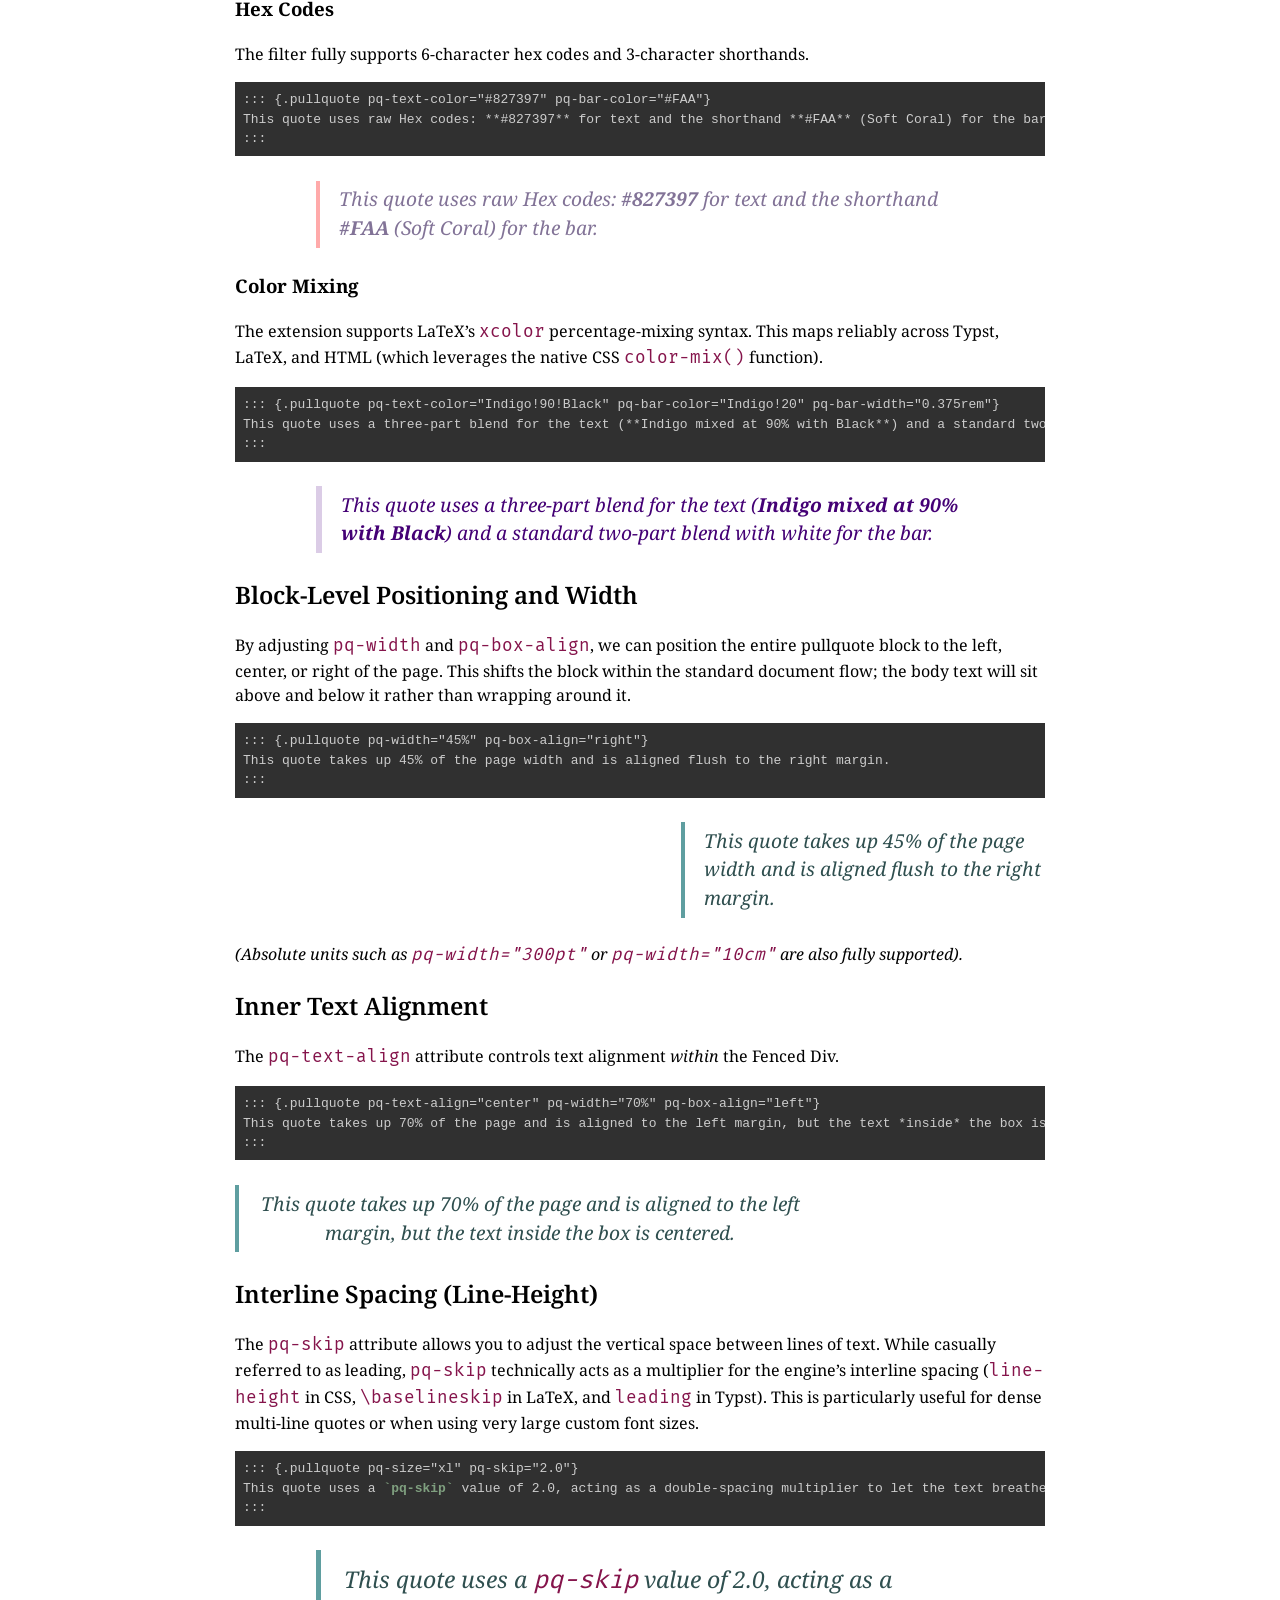
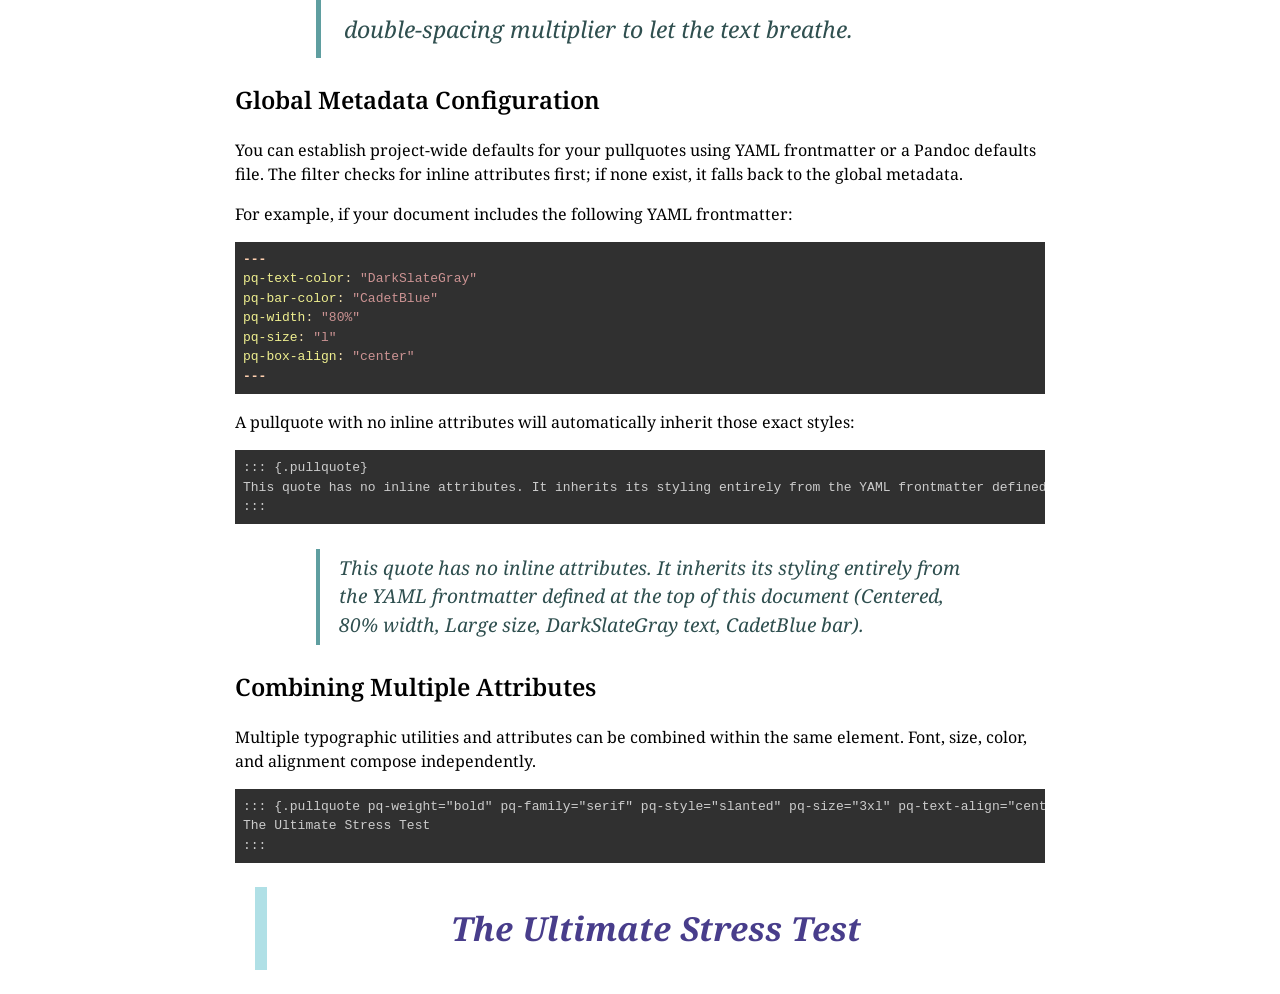
==== commit 1a6f5eea: "Renamed pq-color attribute pq-text-color" ====
--- a/docs/pullquote-examples.html
+++ b/docs/pullquote-examples.html
@@ -277,14 +277,14 @@
 its decorative left border. The filter normalizes color inputs to ensure
 they render identically across LaTeX, Typst, and HTML.</p>
 <h3 id="basic-color-attributes">Basic Color Attributes</h3>
-<p>Use <code>pq-color</code> for the text, <code>pq-bar-color</code> for
-the left border, and <code>pq-bar-width</code> to adjust the border’s
-thickness.</p>
+<p>Use <code>pq-text-color</code> for the text,
+<code>pq-bar-color</code> for the left border, and
+<code>pq-bar-width</code> to adjust the border’s thickness.</p>
 <div class="sourceCode" id="cb7"><pre
-class="sourceCode markdown"><code class="sourceCode markdown"><span id="cb7-1"><a href="#cb7-1" aria-hidden="true" tabindex="-1"></a>::: {.pullquote pq-color=&quot;CadetBlue&quot; pq-bar-color=&quot;Thistle&quot; pq-bar-width=&quot;0.5rem&quot;}</span>
+class="sourceCode markdown"><code class="sourceCode markdown"><span id="cb7-1"><a href="#cb7-1" aria-hidden="true" tabindex="-1"></a>::: {.pullquote pq-text-color=&quot;CadetBlue&quot; pq-bar-color=&quot;Thistle&quot; pq-bar-width=&quot;0.5rem&quot;}</span>
 <span id="cb7-2"><a href="#cb7-2" aria-hidden="true" tabindex="-1"></a>This quote uses the SVG named color **CadetBlue** for text and the pastel **Thistle** for a thick 0.5rem border.</span>
 <span id="cb7-3"><a href="#cb7-3" aria-hidden="true" tabindex="-1"></a>:::</span></code></pre></div>
-<div class="pullquote" data-pq-color="CadetBlue"
+<div class="pullquote" data-pq-text-color="CadetBlue"
 data-pq-bar-color="Thistle" data-pq-bar-width="0.5rem"
 style=" display: block !important; box-sizing: border-box !important; padding-left: 1em !important; padding-right: 0 !important; padding-top: 0.25em !important; padding-bottom: 0.25em !important; line-height: 1.5 !important; width: 80% !important; color: #5F9EA0 !important; border-left: 0.5rem solid #D8BFD8 !important; margin: 1.5rem auto !important; font-size: 1.2rem !important; font-style: italic !important; font-family: &quot;Noto Serif&quot;, serif !important;">
 This quote uses the SVG named color <strong>CadetBlue</strong> for text
@@ -324,10 +324,11 @@
 <p>The filter fully supports 6-character hex codes and 3-character
 shorthands.</p>
 <div class="sourceCode" id="cb10"><pre
-class="sourceCode markdown"><code class="sourceCode markdown"><span id="cb10-1"><a href="#cb10-1" aria-hidden="true" tabindex="-1"></a>::: {.pullquote pq-color=&quot;#827397&quot; pq-bar-color=&quot;#FAA&quot;}</span>
+class="sourceCode markdown"><code class="sourceCode markdown"><span id="cb10-1"><a href="#cb10-1" aria-hidden="true" tabindex="-1"></a>::: {.pullquote pq-text-color=&quot;#827397&quot; pq-bar-color=&quot;#FAA&quot;}</span>
 <span id="cb10-2"><a href="#cb10-2" aria-hidden="true" tabindex="-1"></a>This quote uses raw Hex codes: **#827397** for text and the shorthand **#FAA** (Soft Coral) for the bar.</span>
 <span id="cb10-3"><a href="#cb10-3" aria-hidden="true" tabindex="-1"></a>:::</span></code></pre></div>
-<div class="pullquote" data-pq-color="#827397" data-pq-bar-color="#FAA"
+<div class="pullquote" data-pq-text-color="#827397"
+data-pq-bar-color="#FAA"
 style=" display: block !important; box-sizing: border-box !important; padding-left: 1em !important; padding-right: 0 !important; padding-top: 0.25em !important; padding-bottom: 0.25em !important; line-height: 1.5 !important; width: 80% !important; color: #827397 !important; border-left: 0.25em solid #FFAAAA !important; margin: 1.5rem auto !important; font-size: 1.2rem !important; font-style: italic !important; font-family: &quot;Noto Serif&quot;, serif !important;">
 This quote uses raw Hex codes: <strong>#827397</strong> for text and the
 shorthand <strong>#FAA</strong> (Soft Coral) for the bar.
@@ -337,10 +338,10 @@
 syntax. This maps reliably across Typst, LaTeX, and HTML (which
 leverages the native CSS <code>color-mix()</code> function).</p>
 <div class="sourceCode" id="cb11"><pre
-class="sourceCode markdown"><code class="sourceCode markdown"><span id="cb11-1"><a href="#cb11-1" aria-hidden="true" tabindex="-1"></a>::: {.pullquote pq-color=&quot;Indigo!90!Black&quot; pq-bar-color=&quot;Indigo!20&quot; pq-bar-width=&quot;0.375rem&quot;}</span>
+class="sourceCode markdown"><code class="sourceCode markdown"><span id="cb11-1"><a href="#cb11-1" aria-hidden="true" tabindex="-1"></a>::: {.pullquote pq-text-color=&quot;Indigo!90!Black&quot; pq-bar-color=&quot;Indigo!20&quot; pq-bar-width=&quot;0.375rem&quot;}</span>
 <span id="cb11-2"><a href="#cb11-2" aria-hidden="true" tabindex="-1"></a>This quote uses a three-part blend for the text (**Indigo mixed at 90% with Black**) and a standard two-part blend with white for the bar.</span>
 <span id="cb11-3"><a href="#cb11-3" aria-hidden="true" tabindex="-1"></a>:::</span></code></pre></div>
-<div class="pullquote" data-pq-color="Indigo!90!Black"
+<div class="pullquote" data-pq-text-color="Indigo!90!Black"
 data-pq-bar-color="Indigo!20" data-pq-bar-width="0.375rem"
 style=" display: block !important; box-sizing: border-box !important; padding-left: 1em !important; padding-right: 0 !important; padding-top: 0.25em !important; padding-bottom: 0.25em !important; line-height: 1.5 !important; width: 80% !important; color: color-mix(in srgb, #4B0082 90%, #000000) !important; border-left: 0.375rem solid color-mix(in srgb, #4B0082 20%, #FFFFFF) !important; margin: 1.5rem auto !important; font-size: 1.2rem !important; font-style: italic !important; font-family: &quot;Noto Serif&quot;, serif !important;">
 This quote uses a three-part blend for the text (<strong>Indigo mixed at
@@ -406,7 +407,7 @@
 frontmatter:</p>
 <div class="sourceCode" id="cb15"><pre
 class="sourceCode yaml"><code class="sourceCode yaml"><span id="cb15-1"><a href="#cb15-1" aria-hidden="true" tabindex="-1"></a><span class="pp">---</span></span>
-<span id="cb15-2"><a href="#cb15-2" aria-hidden="true" tabindex="-1"></a><span class="fu">pq-color</span><span class="kw">:</span><span class="at"> </span><span class="st">&quot;DarkSlateGray&quot;</span></span>
+<span id="cb15-2"><a href="#cb15-2" aria-hidden="true" tabindex="-1"></a><span class="fu">pq-text-color</span><span class="kw">:</span><span class="at"> </span><span class="st">&quot;DarkSlateGray&quot;</span></span>
 <span id="cb15-3"><a href="#cb15-3" aria-hidden="true" tabindex="-1"></a><span class="fu">pq-bar-color</span><span class="kw">:</span><span class="at"> </span><span class="st">&quot;CadetBlue&quot;</span></span>
 <span id="cb15-4"><a href="#cb15-4" aria-hidden="true" tabindex="-1"></a><span class="fu">pq-width</span><span class="kw">:</span><span class="at"> </span><span class="st">&quot;80%&quot;</span></span>
 <span id="cb15-5"><a href="#cb15-5" aria-hidden="true" tabindex="-1"></a><span class="fu">pq-size</span><span class="kw">:</span><span class="at"> </span><span class="st">&quot;l&quot;</span></span>
@@ -430,13 +431,13 @@
 the same element. Font, size, color, and alignment compose
 independently.</p>
 <div class="sourceCode" id="cb17"><pre
-class="sourceCode markdown"><code class="sourceCode markdown"><span id="cb17-1"><a href="#cb17-1" aria-hidden="true" tabindex="-1"></a>::: {.pullquote pq-weight=&quot;bold&quot; pq-family=&quot;serif&quot; pq-style=&quot;slanted&quot; pq-size=&quot;3xl&quot; pq-text-align=&quot;center&quot; pq-box-align=&quot;center&quot; pq-width=&quot;95%&quot; pq-color=&quot;DarkSlateBlue&quot; pq-bar-color=&quot;PowderBlue&quot; pq-bar-width=&quot;0.75rem&quot; pq-padding-left=&quot;1.25rem&quot; pq-skip=&quot;2.0&quot;}</span>
+class="sourceCode markdown"><code class="sourceCode markdown"><span id="cb17-1"><a href="#cb17-1" aria-hidden="true" tabindex="-1"></a>::: {.pullquote pq-weight=&quot;bold&quot; pq-family=&quot;serif&quot; pq-style=&quot;slanted&quot; pq-size=&quot;3xl&quot; pq-text-align=&quot;center&quot; pq-box-align=&quot;center&quot; pq-width=&quot;95%&quot; pq-text-color=&quot;DarkSlateBlue&quot; pq-bar-color=&quot;PowderBlue&quot; pq-bar-width=&quot;0.75rem&quot; pq-padding-left=&quot;1.25rem&quot; pq-skip=&quot;2.0&quot;}</span>
 <span id="cb17-2"><a href="#cb17-2" aria-hidden="true" tabindex="-1"></a>The Ultimate Stress Test</span>
 <span id="cb17-3"><a href="#cb17-3" aria-hidden="true" tabindex="-1"></a>:::</span></code></pre></div>
 <div class="pullquote" data-pq-weight="bold" data-pq-family="serif"
 data-pq-style="slanted" data-pq-size="3xl" data-pq-text-align="center"
 data-pq-box-align="center" data-pq-width="95%"
-data-pq-color="DarkSlateBlue" data-pq-bar-color="PowderBlue"
+data-pq-text-color="DarkSlateBlue" data-pq-bar-color="PowderBlue"
 data-pq-bar-width="0.75rem" data-pq-padding-left="1.25rem"
 data-pq-skip="2.0"
 style=" display: block !important; box-sizing: border-box !important; padding-left: 1.25rem !important; padding-right: 0 !important; padding-top: 0.25em !important; padding-bottom: 0.25em !important; line-height: 2.0 !important; width: 95% !important; color: #483D8B !important; border-left: 0.75rem solid #B0E0E6 !important; margin: 1.5rem auto !important; font-size: 2.0736rem !important; text-align: center !important; font-weight: bold !important; font-style: oblique !important; font-family: &quot;Noto Serif&quot;, serif !important;">
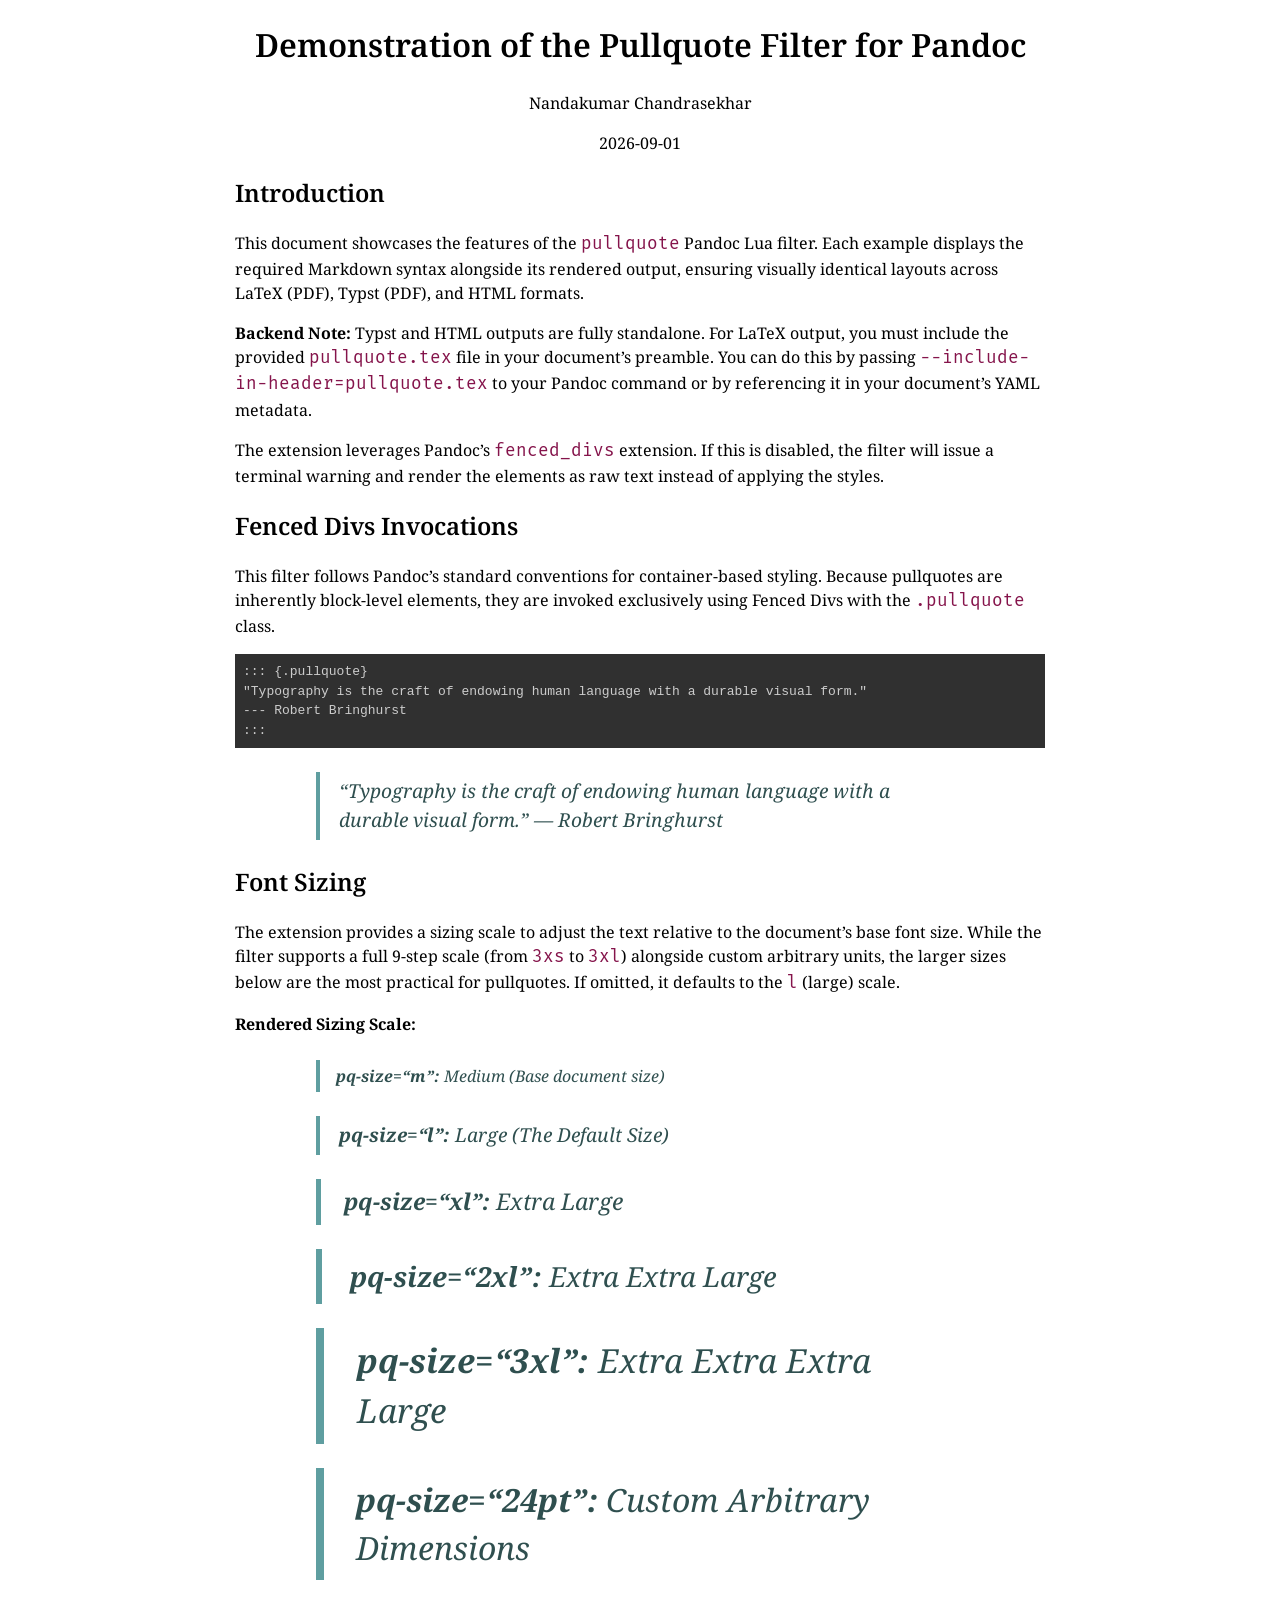
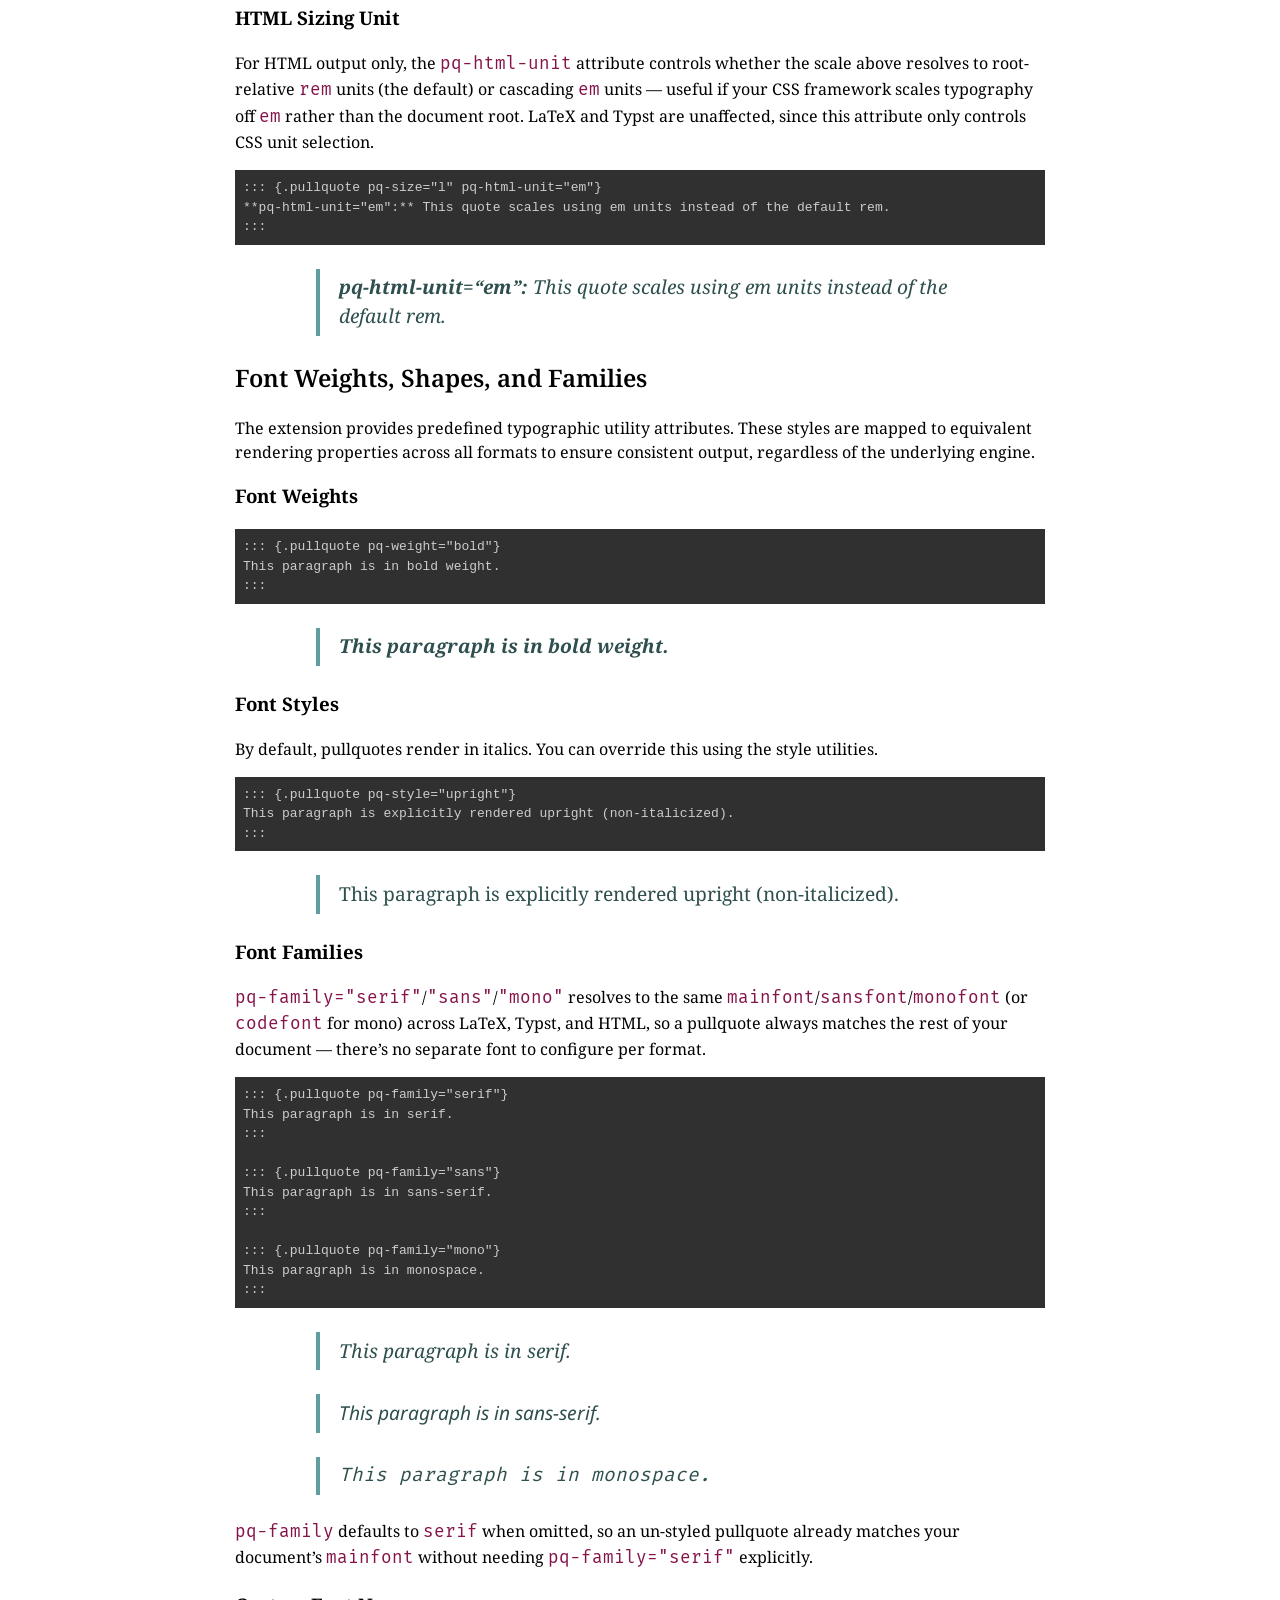
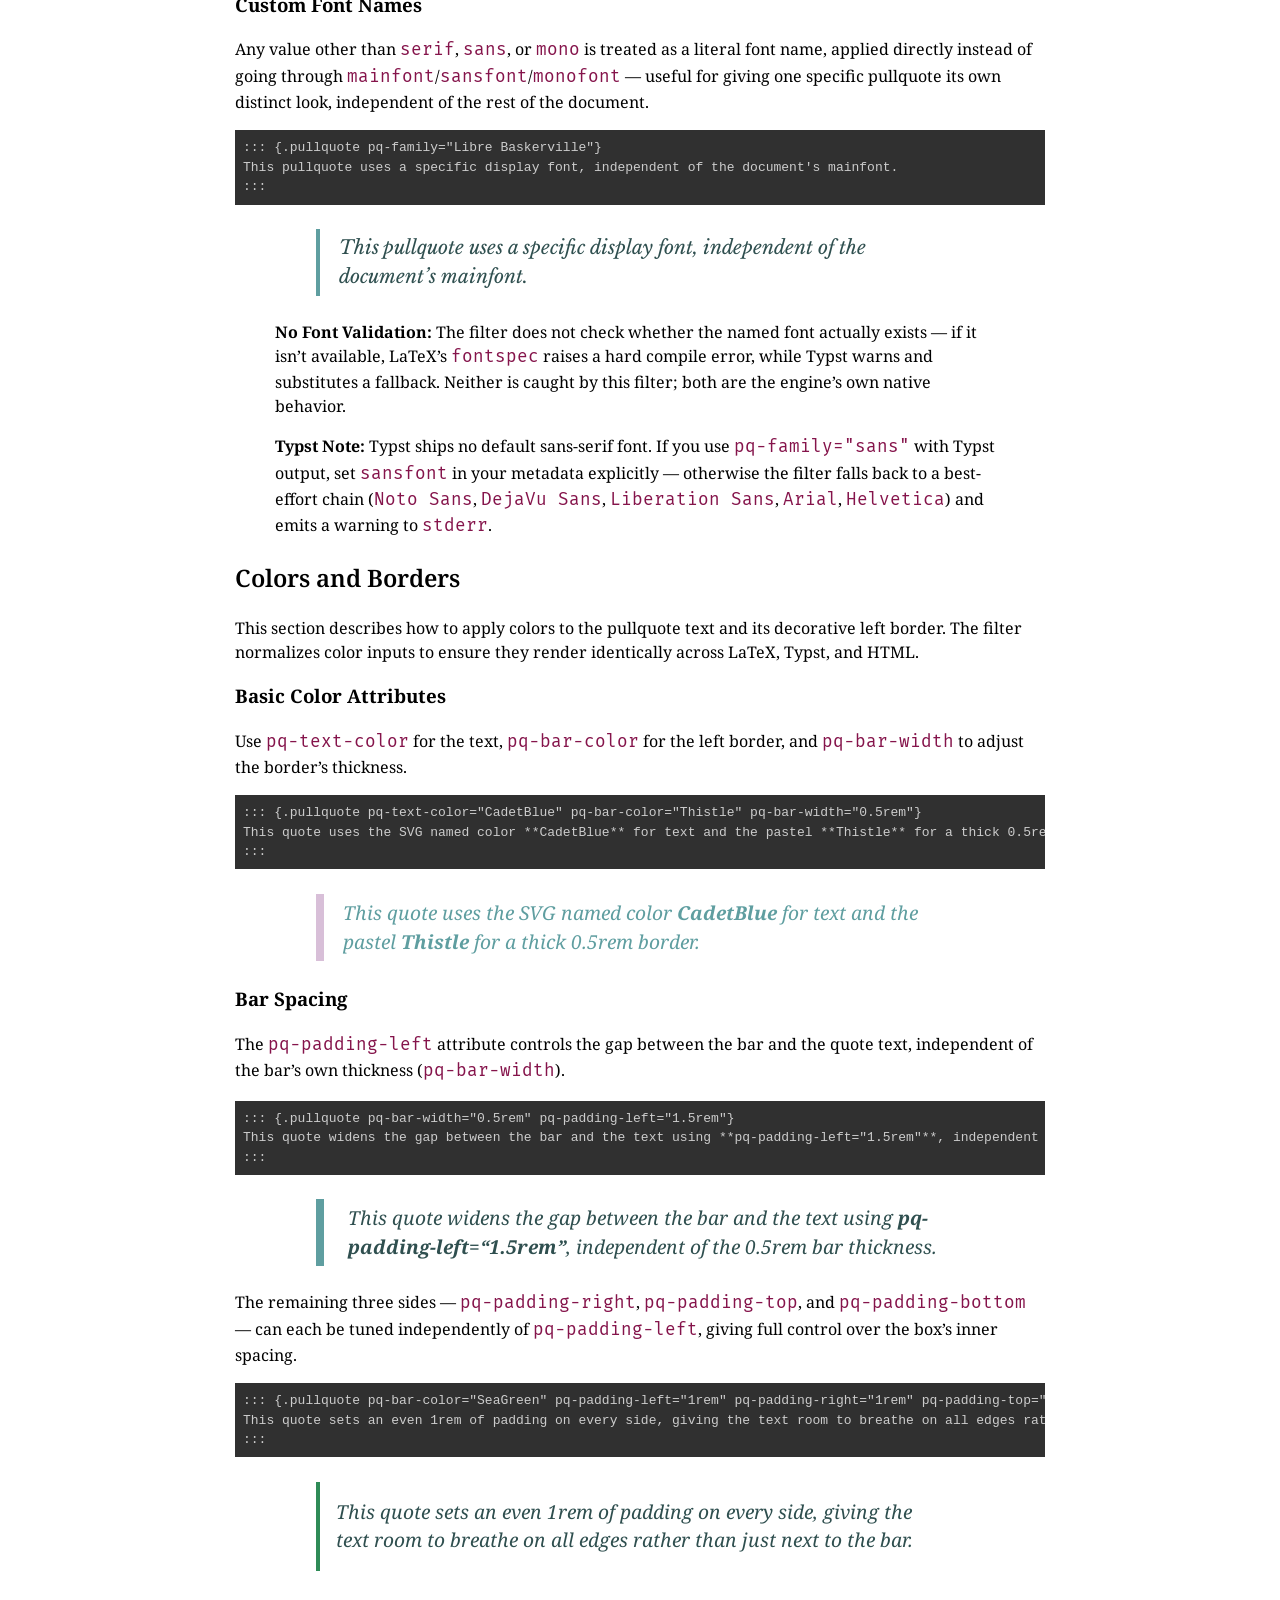
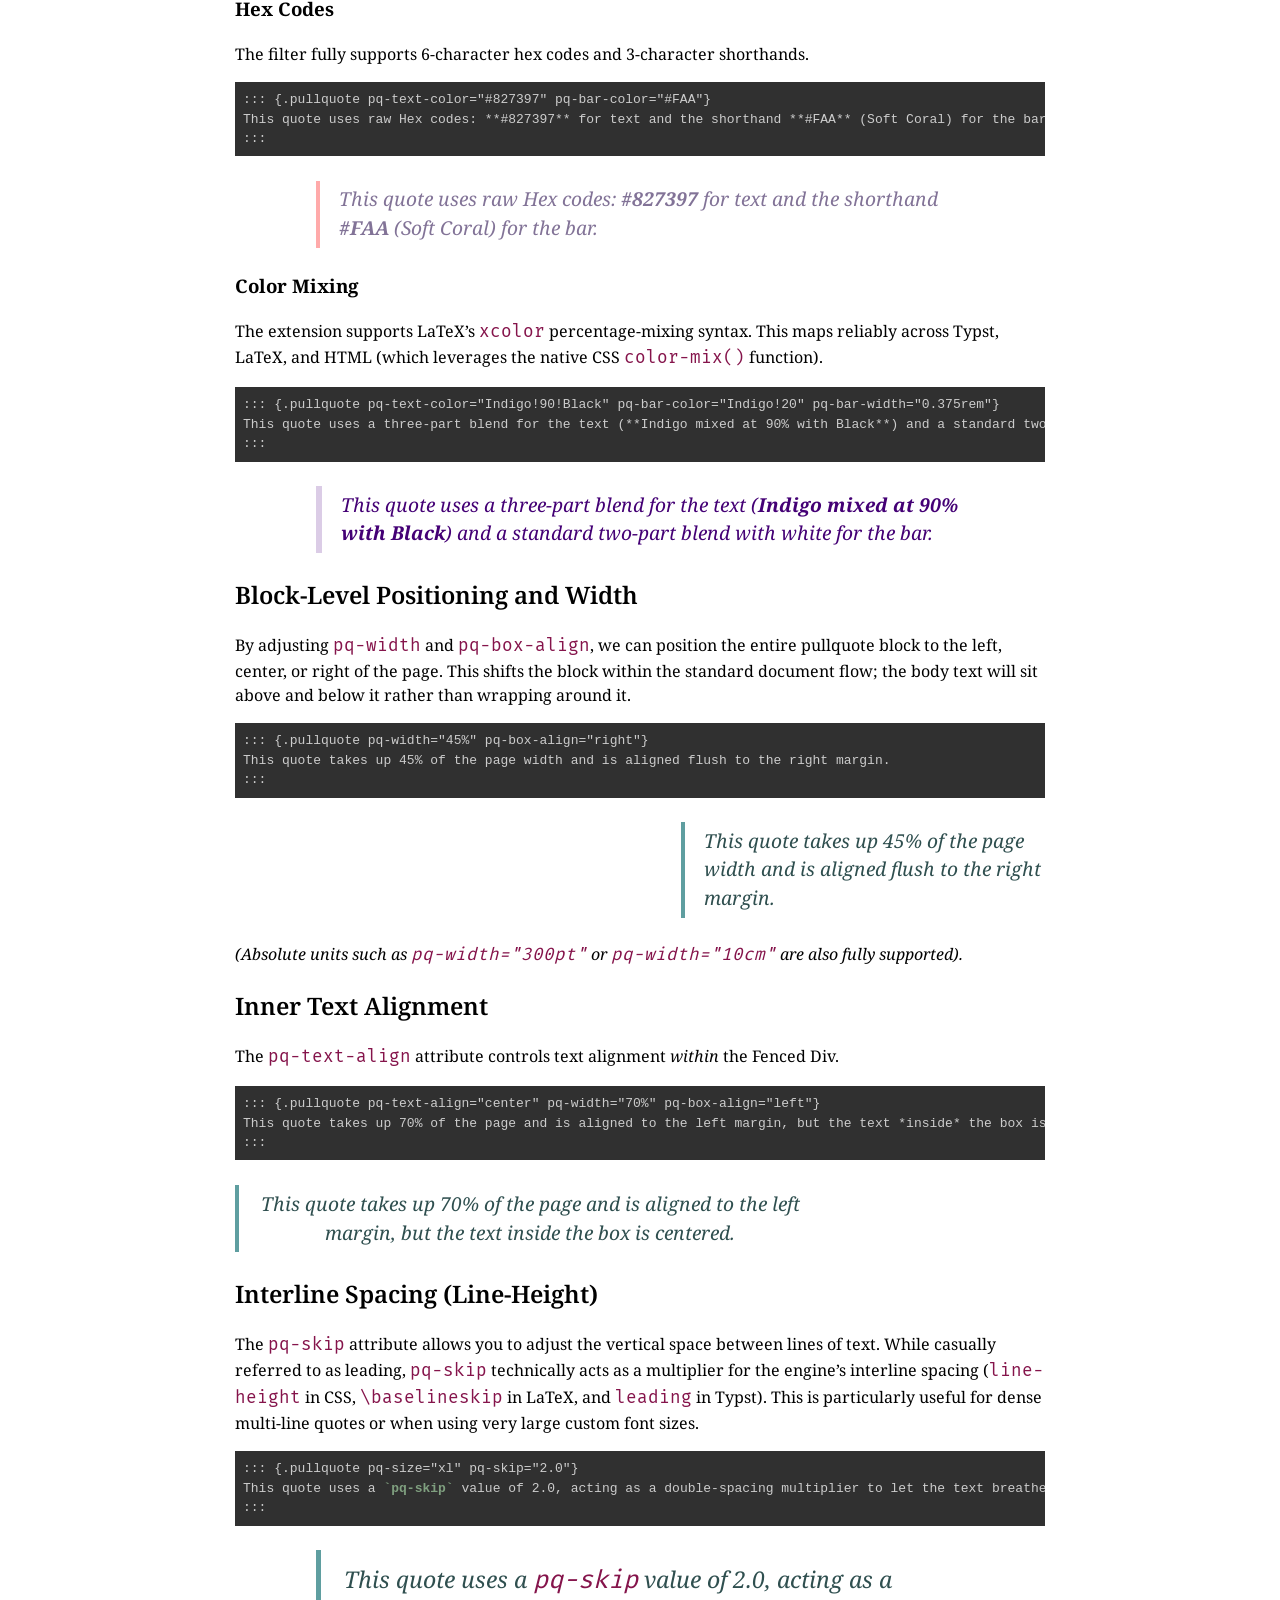
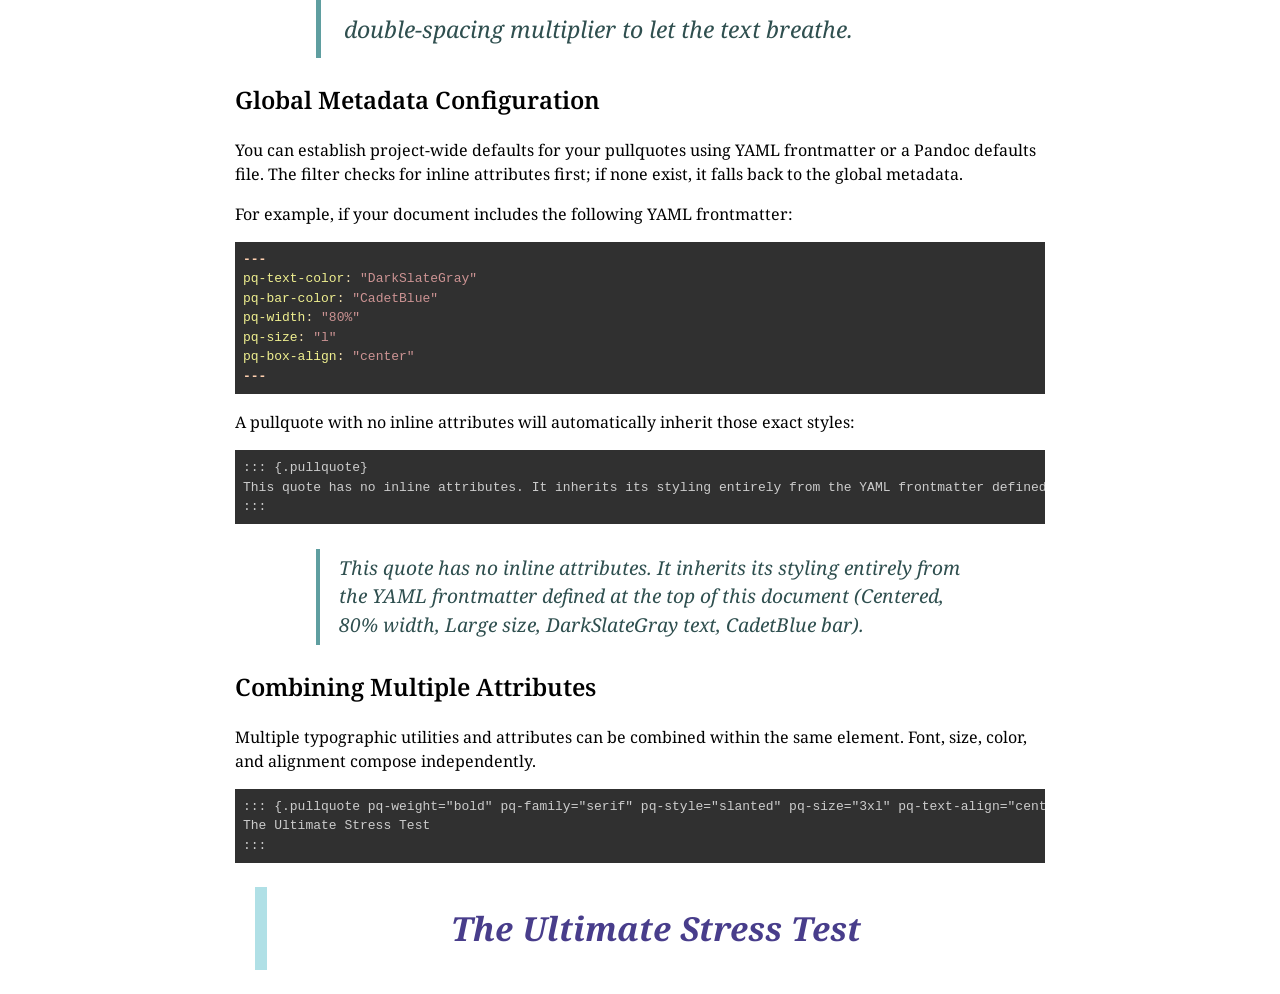
==== commit 21a4b370: "Fix pre-release correctness bugs and symmetric color handling A full code review pass before tagging" ====
--- a/docs/pullquote-examples.html
+++ b/docs/pullquote-examples.html
@@ -5,7 +5,7 @@
   <meta name="generator" content="pandoc 3.11" />
   <meta name="viewport" content="width=device-width, initial-scale=1.0, user-scalable=yes" />
   <meta name="author" content="Nandakumar Chandrasekhar" />
-  <meta name="dcterms.date" content="2026-08-31" />
+  <meta name="dcterms.date" content="2026-09-01" />
   <title>Demonstration of the Pullquote Filter for Pandoc</title>
   <style>
     /* Default styles provided by pandoc.
@@ -99,7 +99,7 @@
 <header id="title-block-header">
 <h1 class="title">Demonstration of the Pullquote Filter for Pandoc</h1>
 <p class="author">Nandakumar Chandrasekhar</p>
-<p class="date">2026-08-31</p>
+<p class="date">2026-09-01</p>
 </header>
 <h2 id="introduction">Introduction</h2>
 <p>This document showcases the features of the <code>pullquote</code>
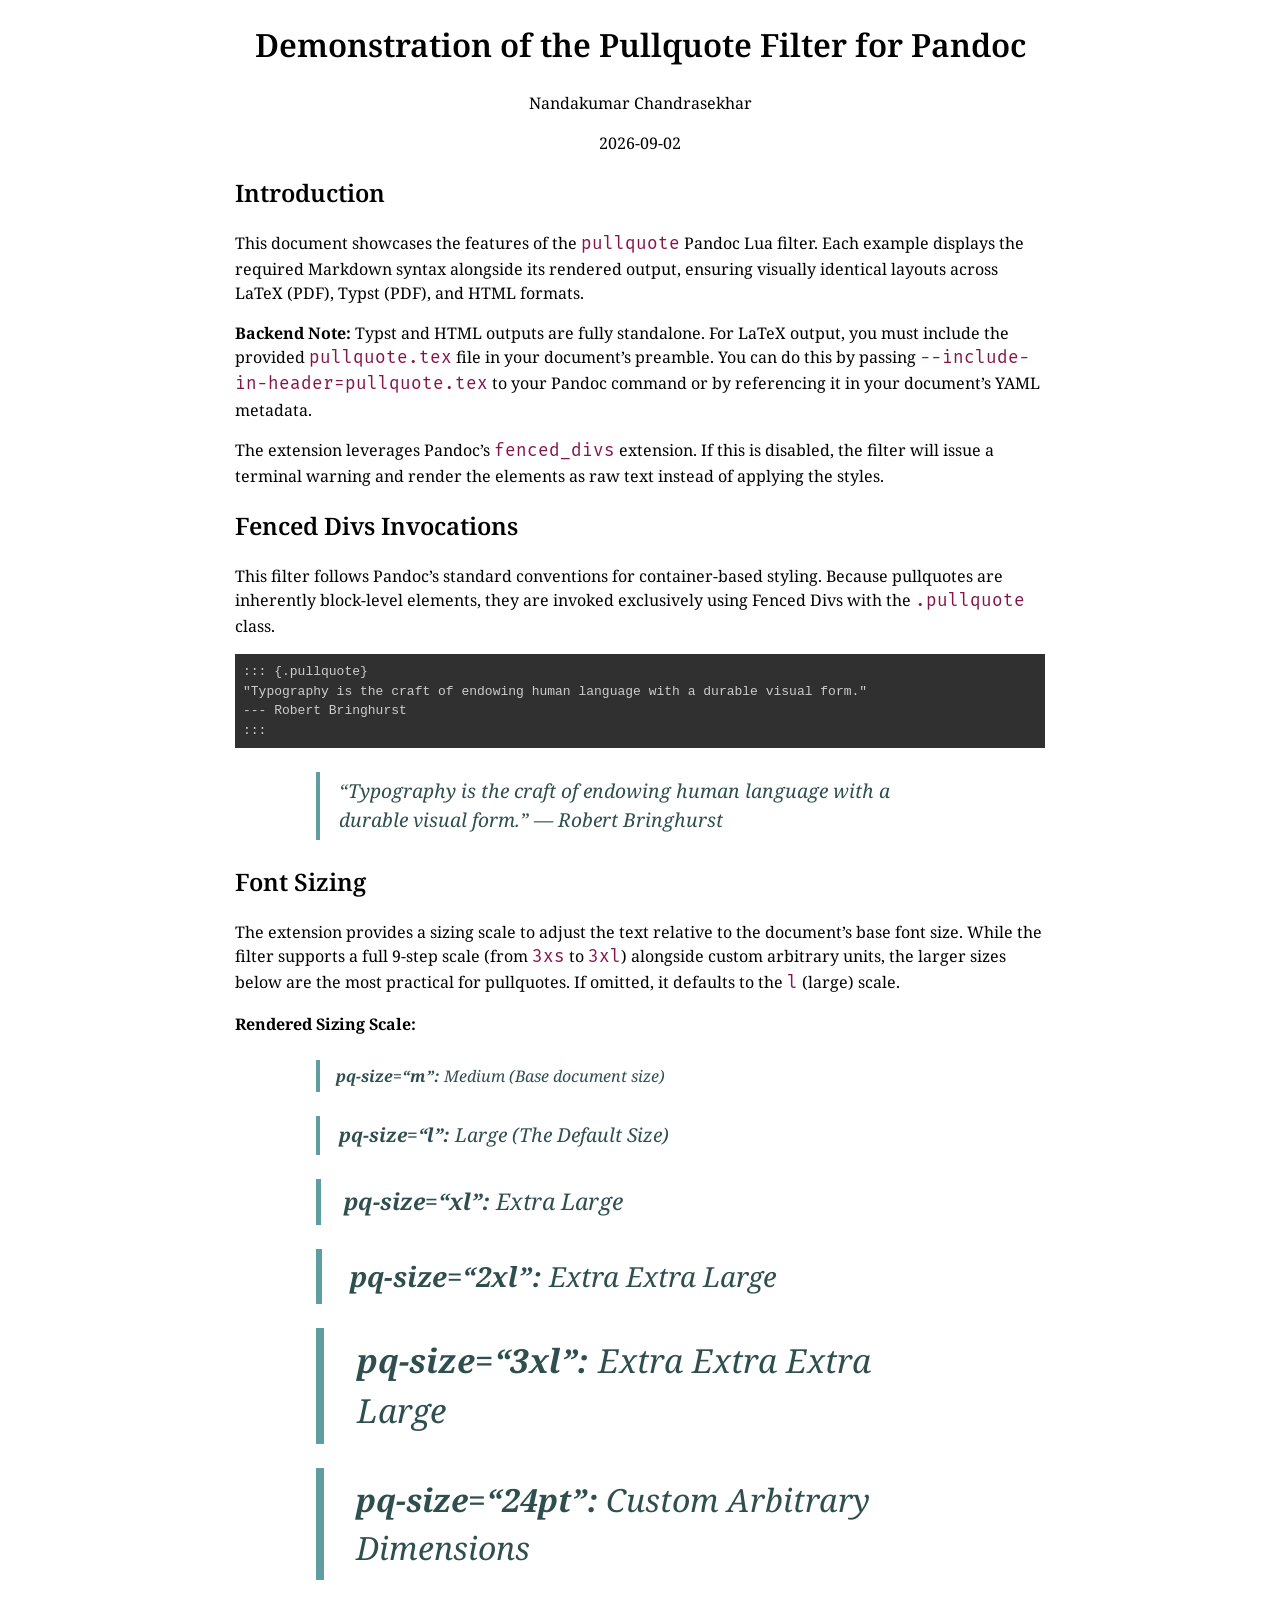
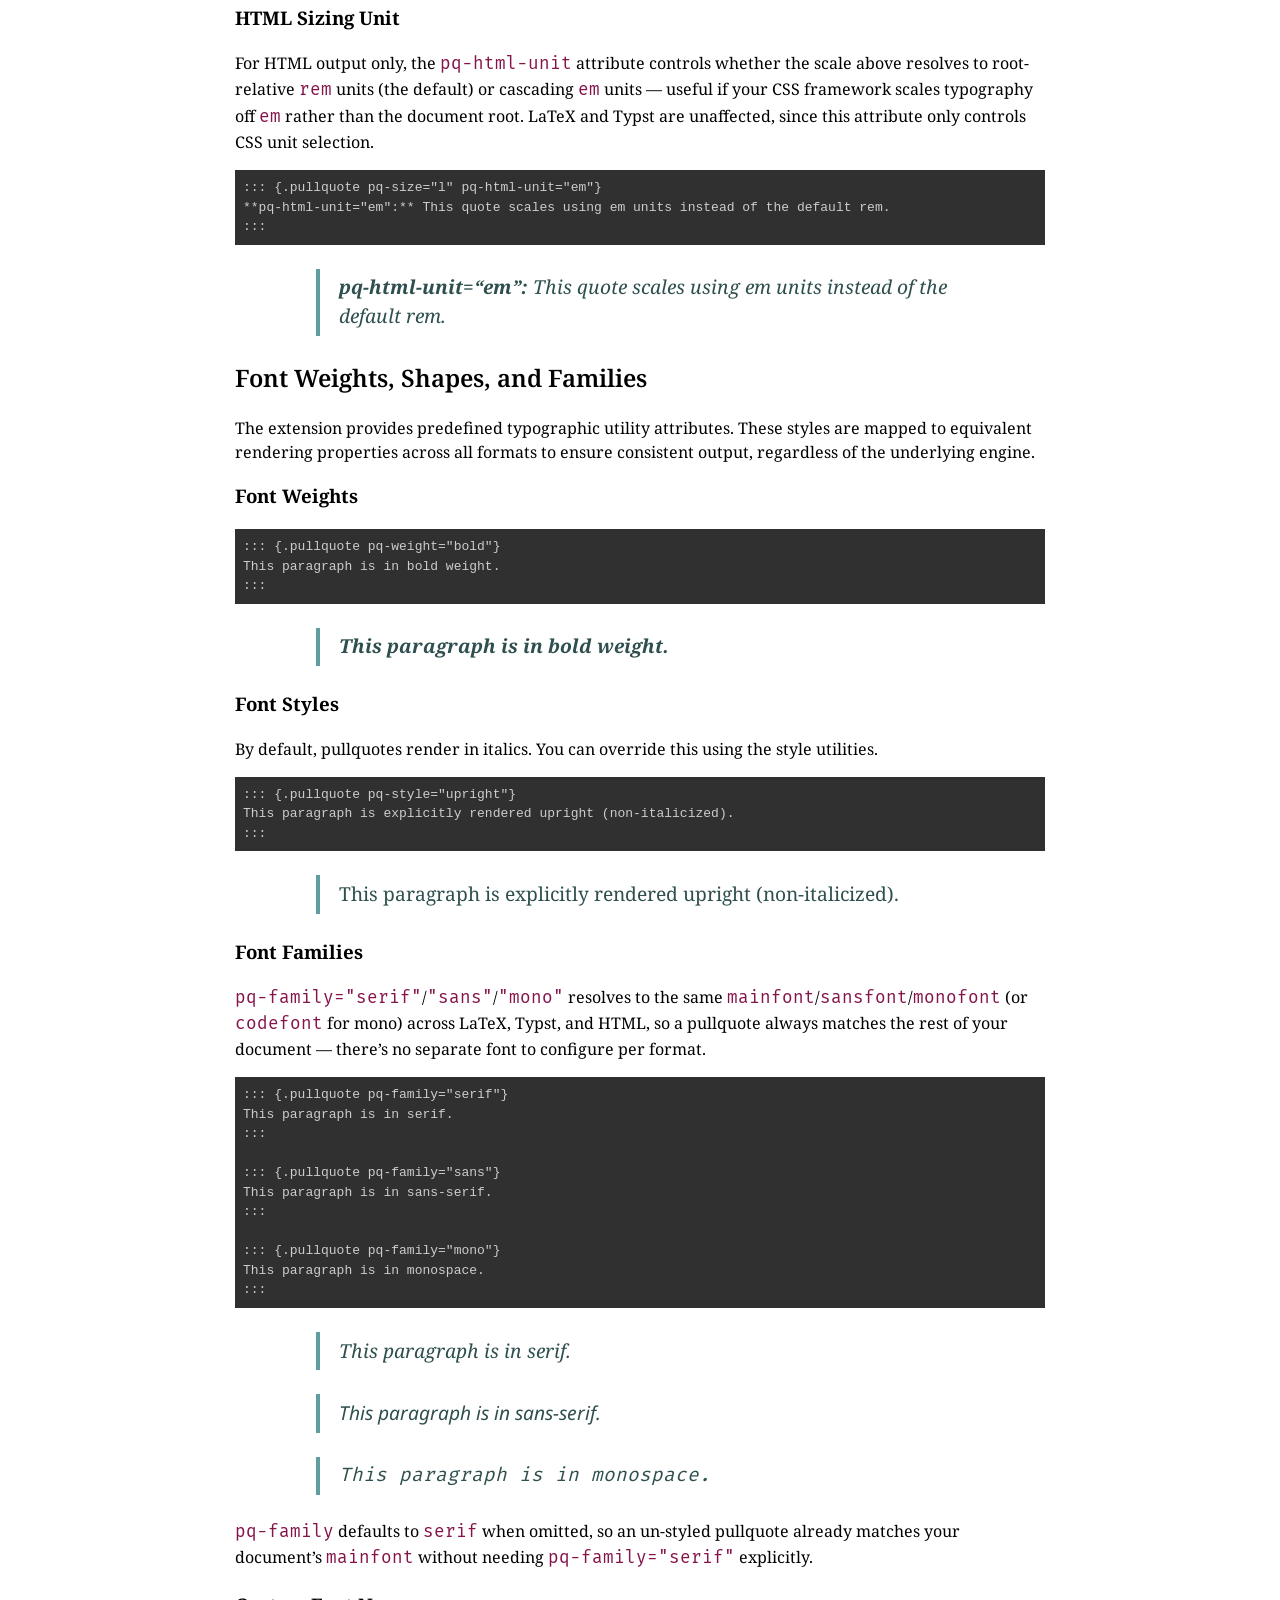
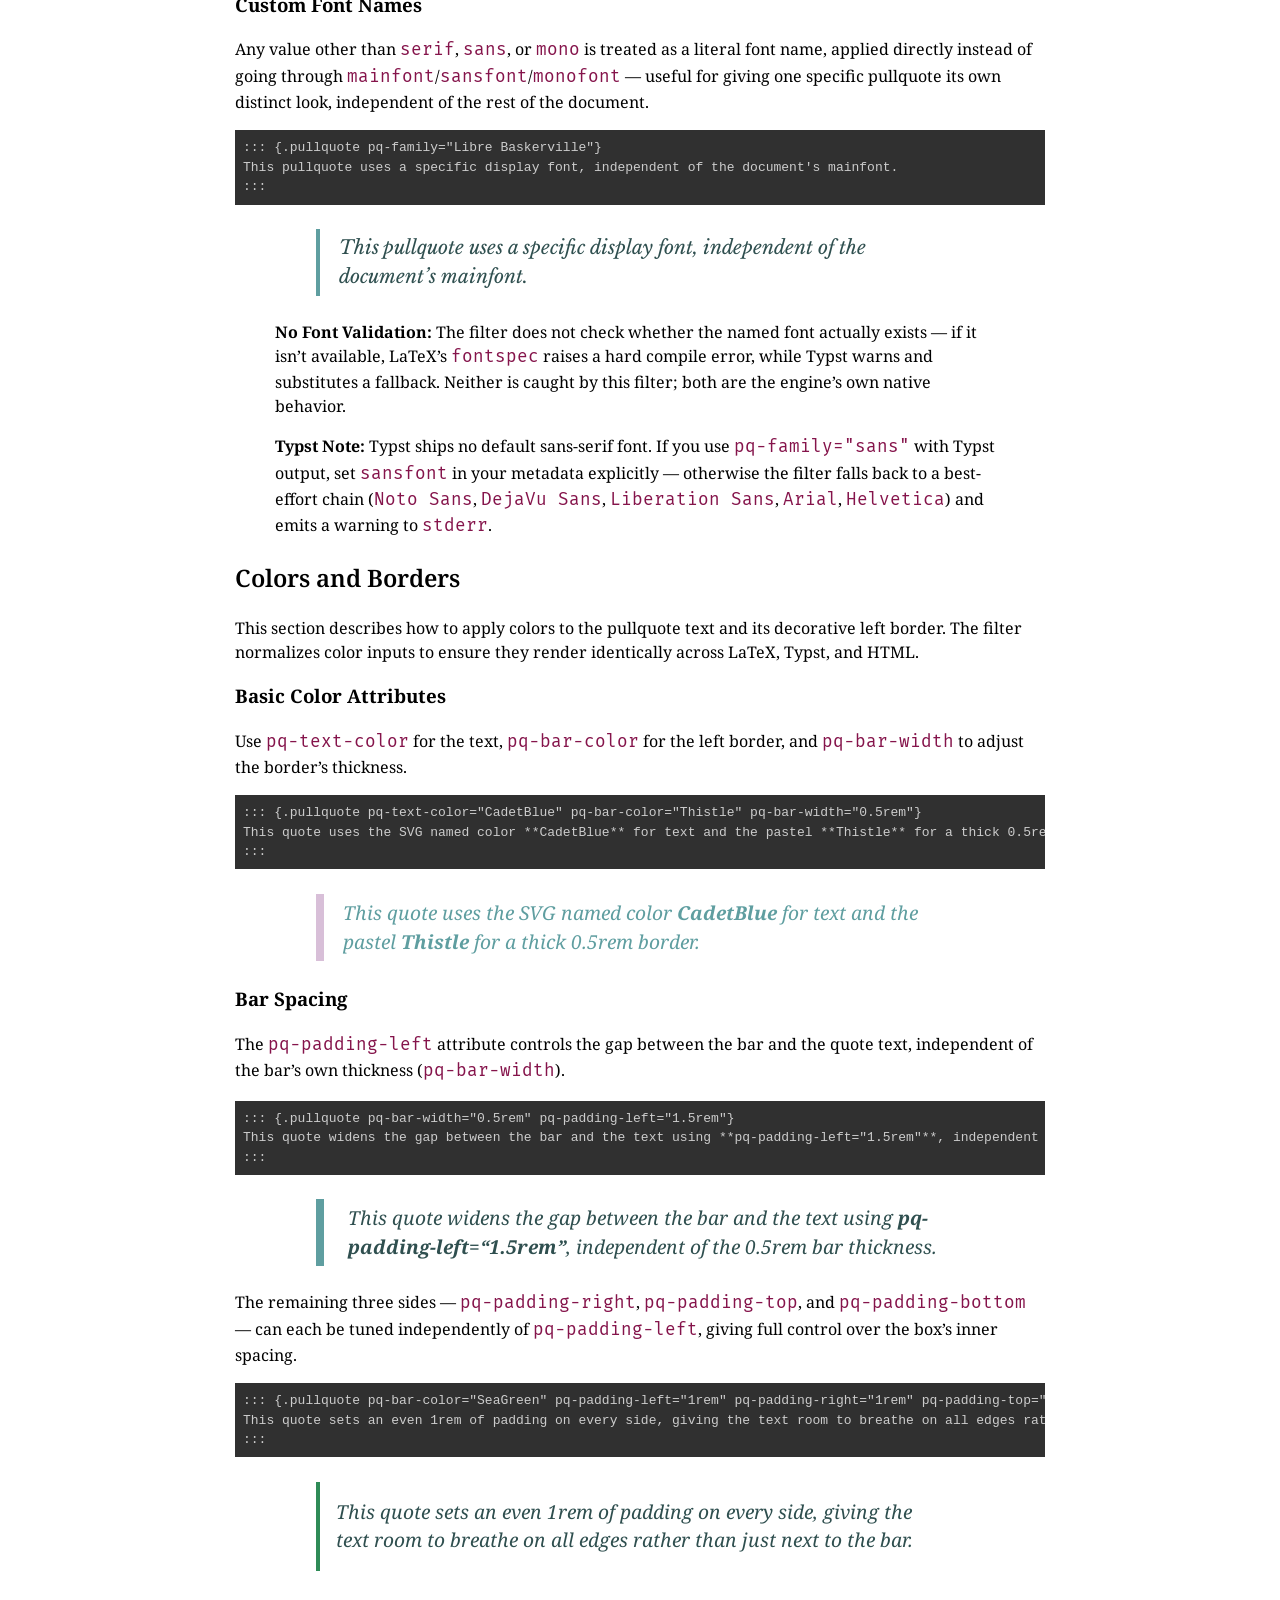
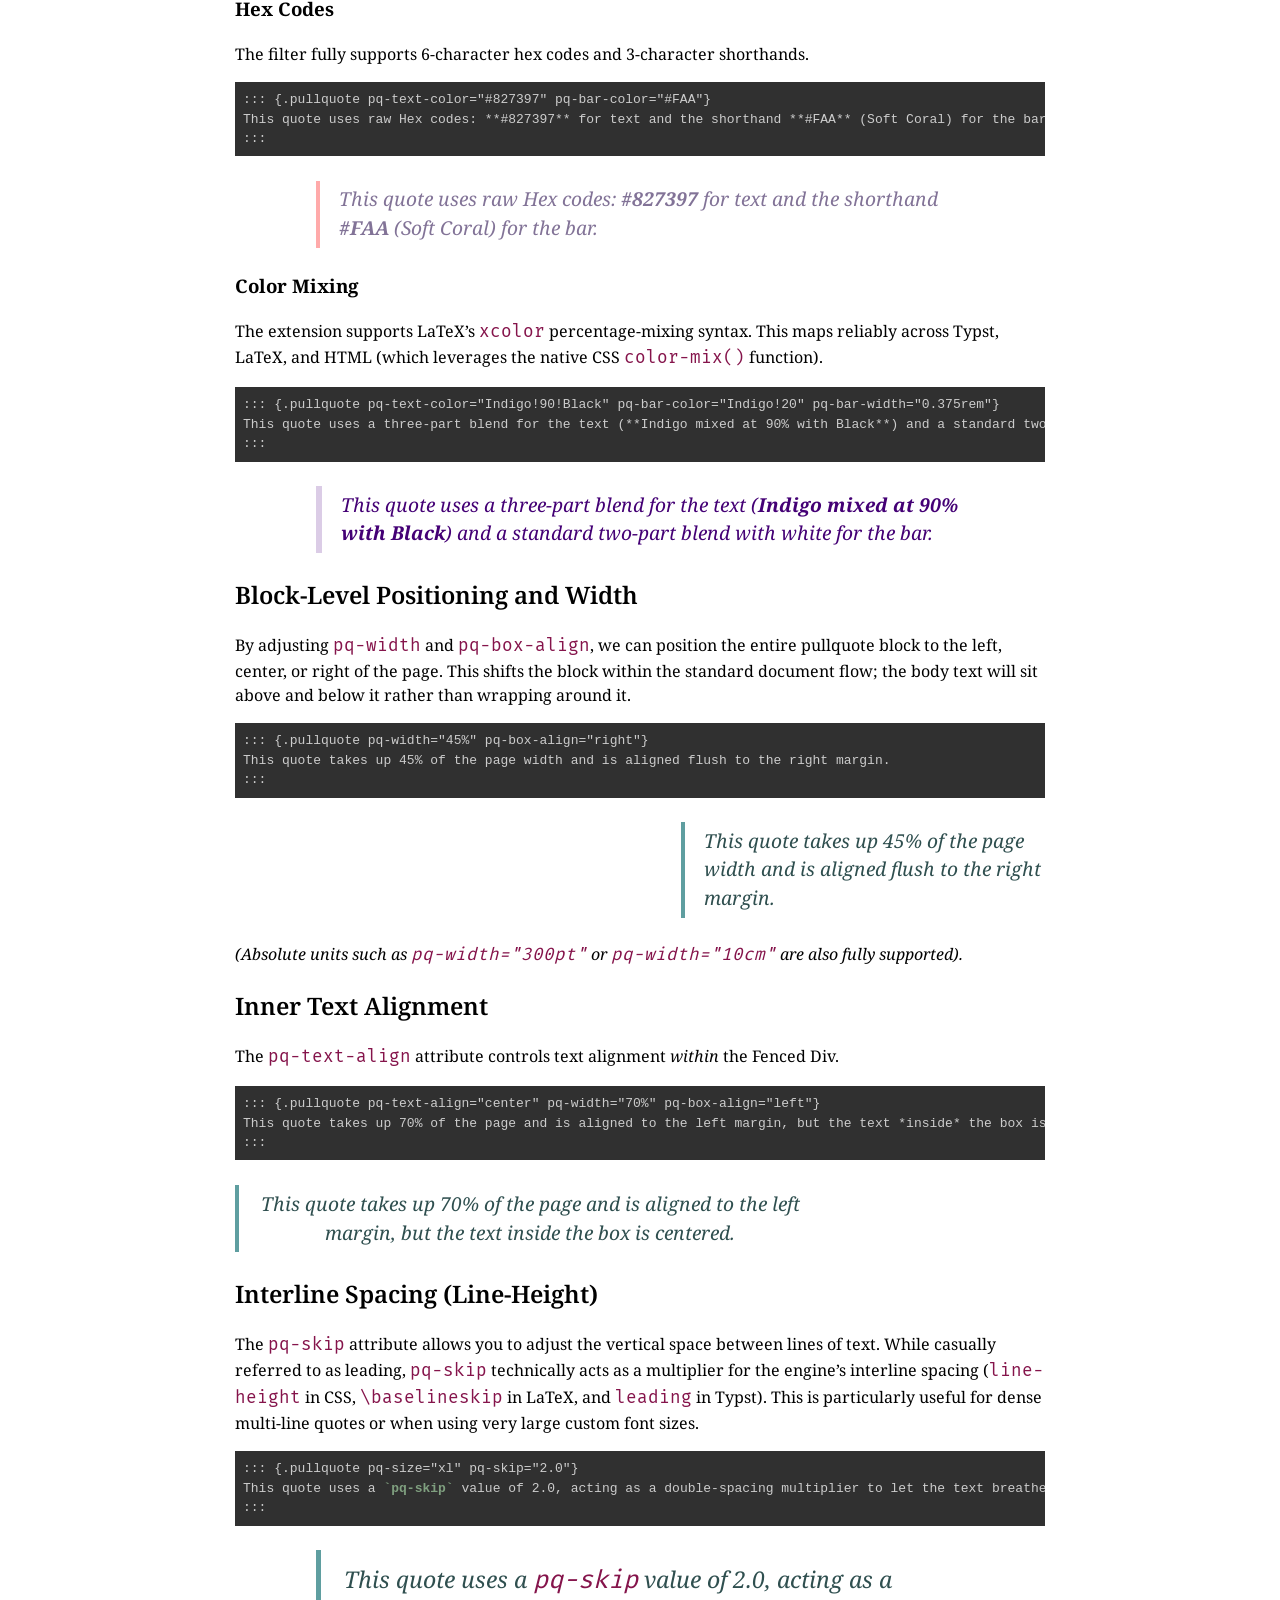
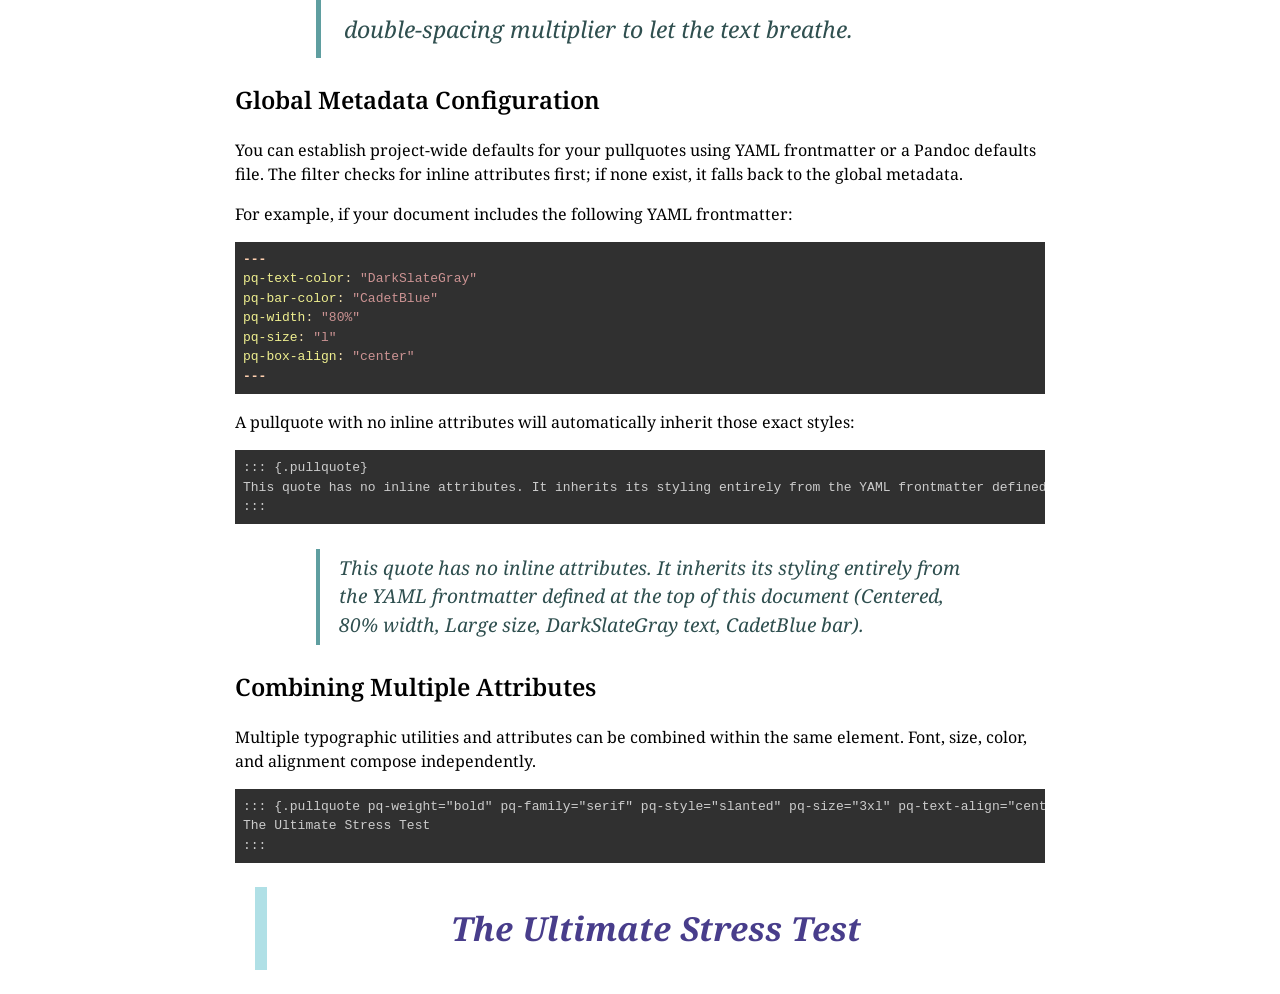
==== commit 753151dc: "Updated release date for v1.1.0" ====
--- a/docs/pullquote-examples.html
+++ b/docs/pullquote-examples.html
@@ -5,7 +5,7 @@
   <meta name="generator" content="pandoc 3.11" />
   <meta name="viewport" content="width=device-width, initial-scale=1.0, user-scalable=yes" />
   <meta name="author" content="Nandakumar Chandrasekhar" />
-  <meta name="dcterms.date" content="2026-09-01" />
+  <meta name="dcterms.date" content="2026-09-02" />
   <title>Demonstration of the Pullquote Filter for Pandoc</title>
   <style>
     /* Default styles provided by pandoc.
@@ -99,7 +99,7 @@
 <header id="title-block-header">
 <h1 class="title">Demonstration of the Pullquote Filter for Pandoc</h1>
 <p class="author">Nandakumar Chandrasekhar</p>
-<p class="date">2026-09-01</p>
+<p class="date">2026-09-02</p>
 </header>
 <h2 id="introduction">Introduction</h2>
 <p>This document showcases the features of the <code>pullquote</code>
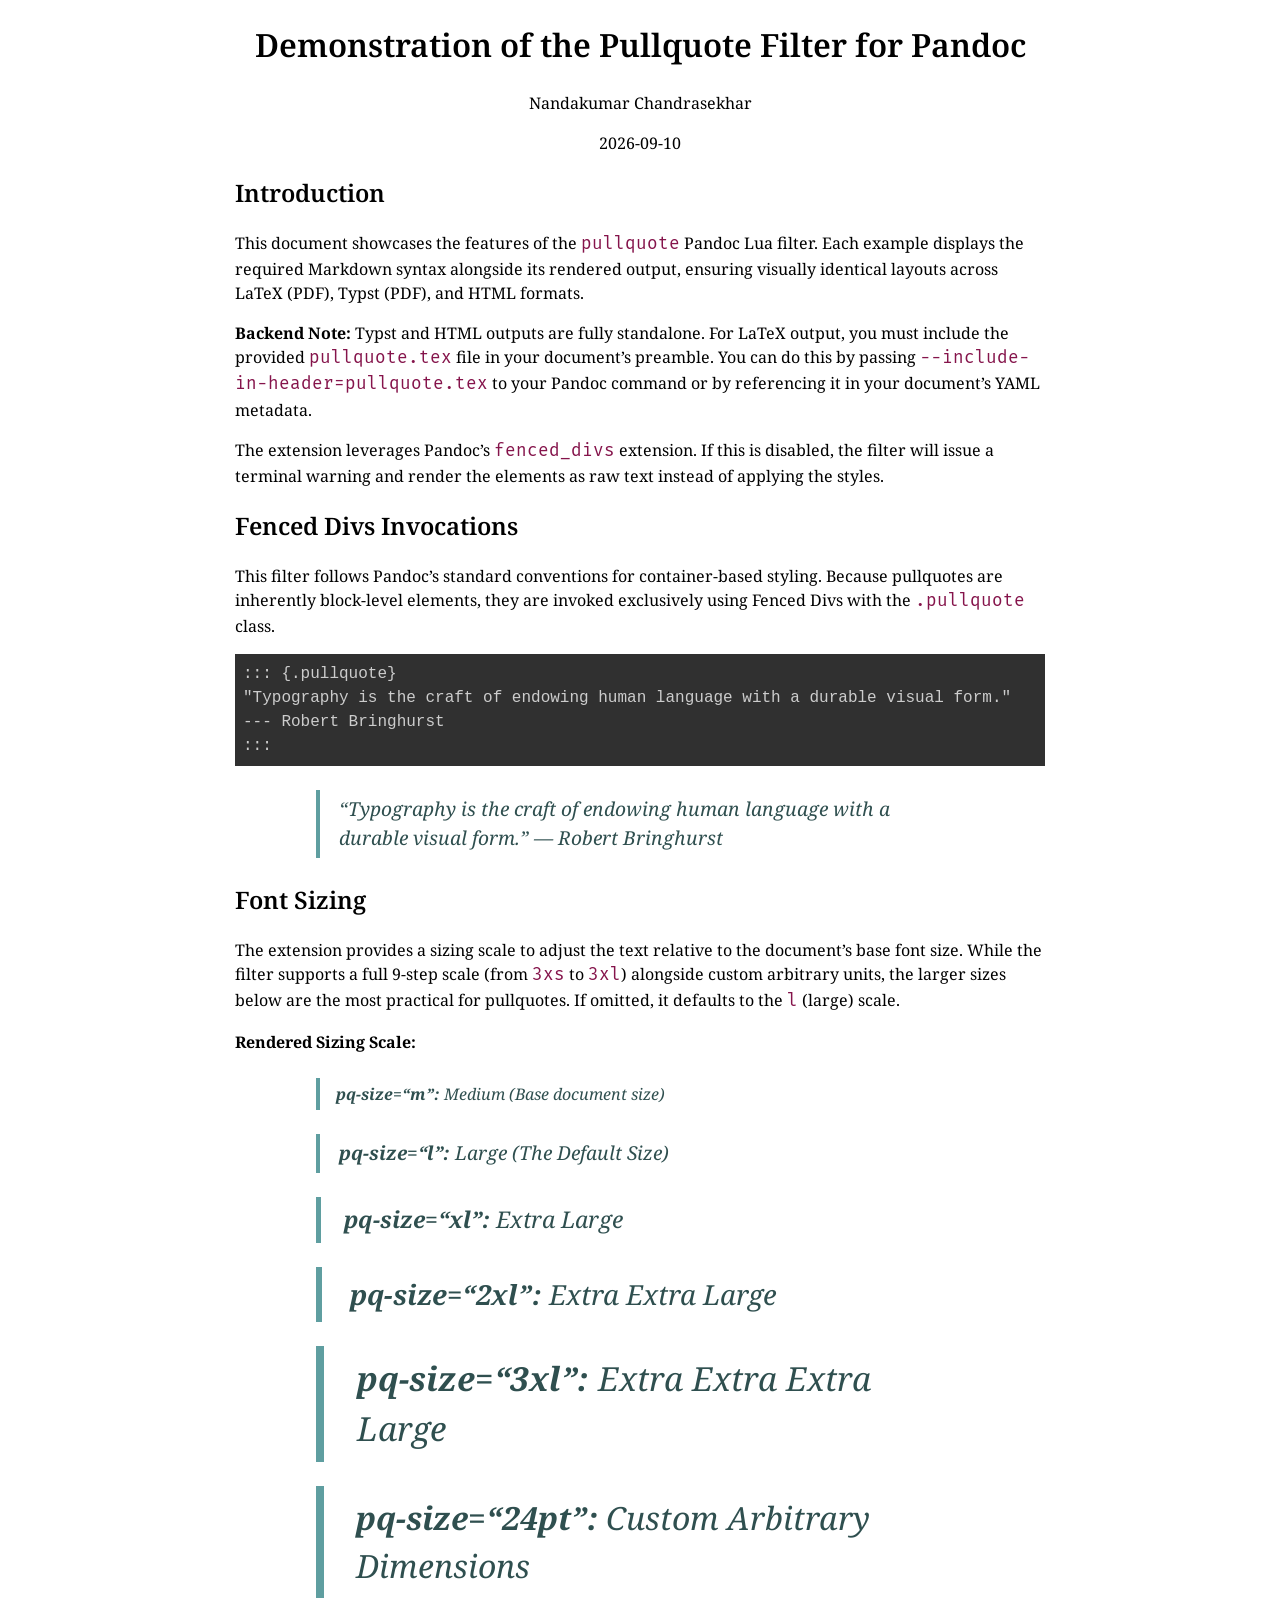
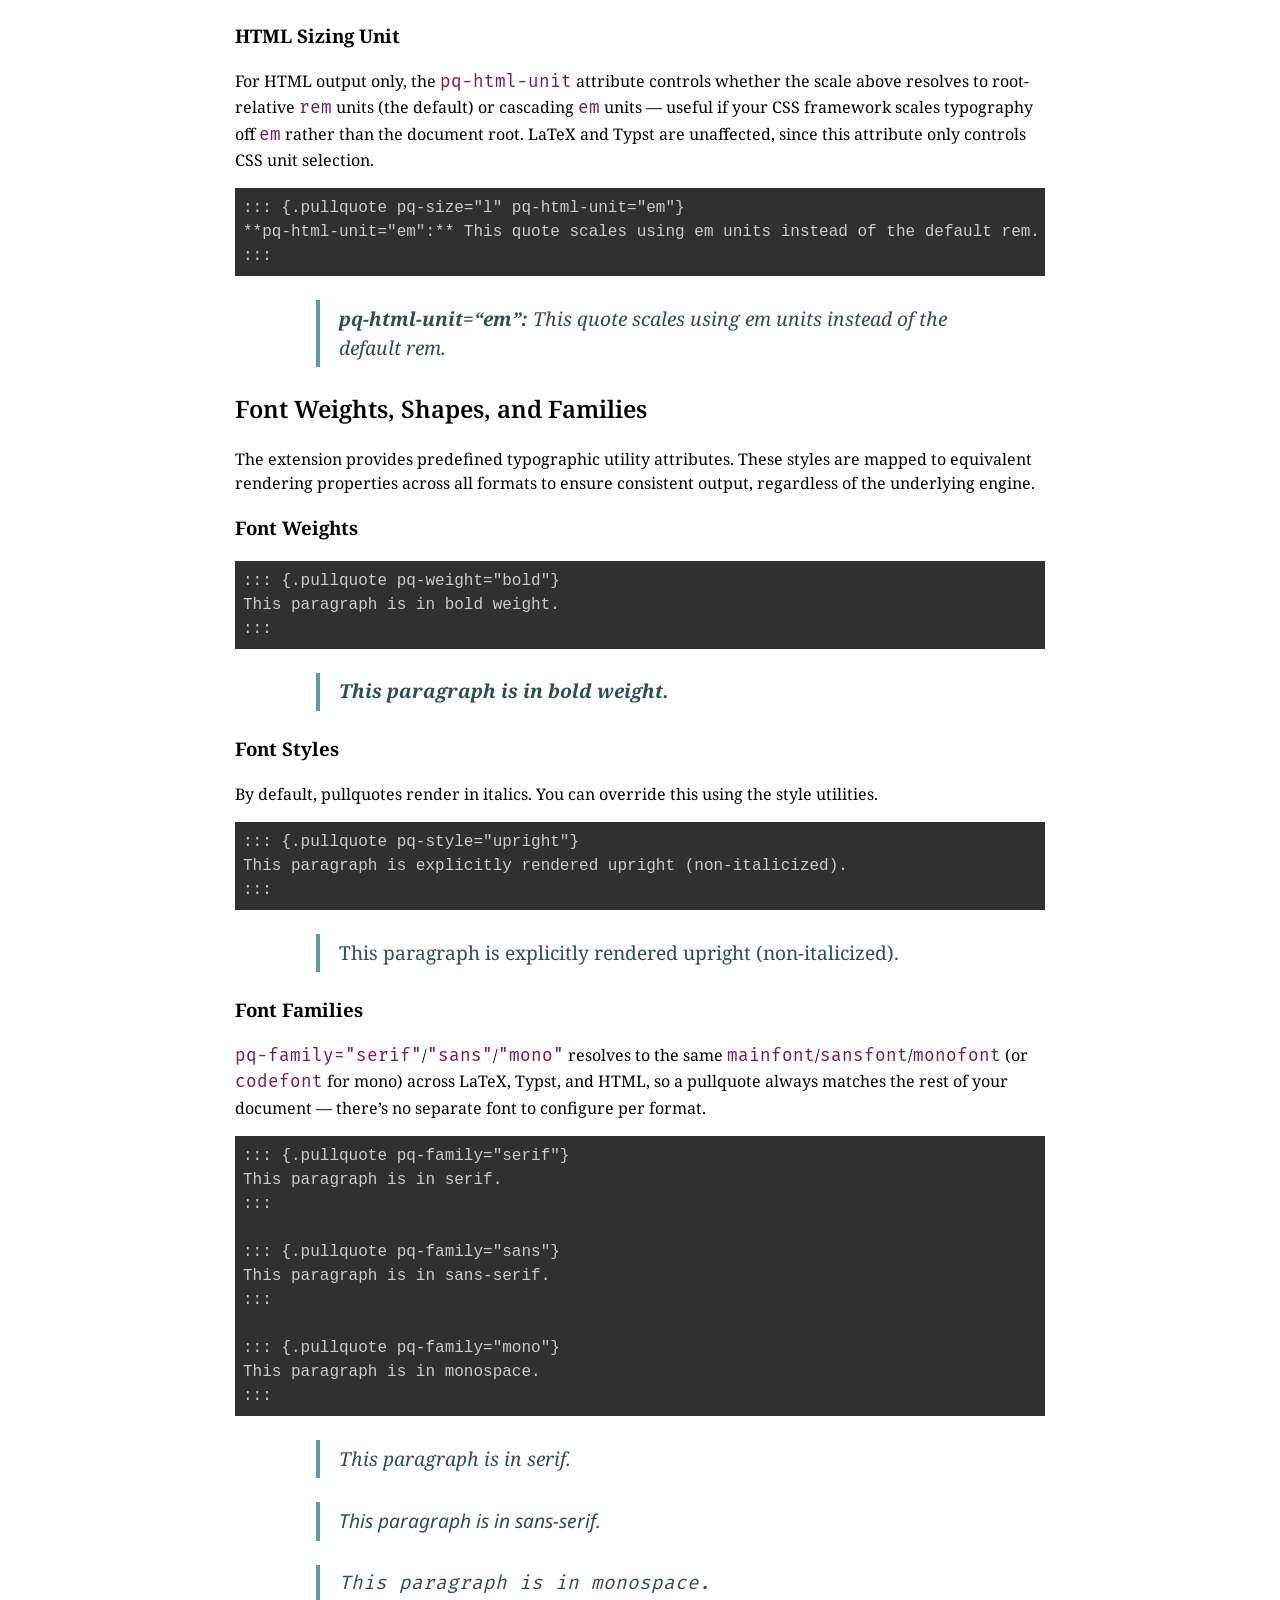
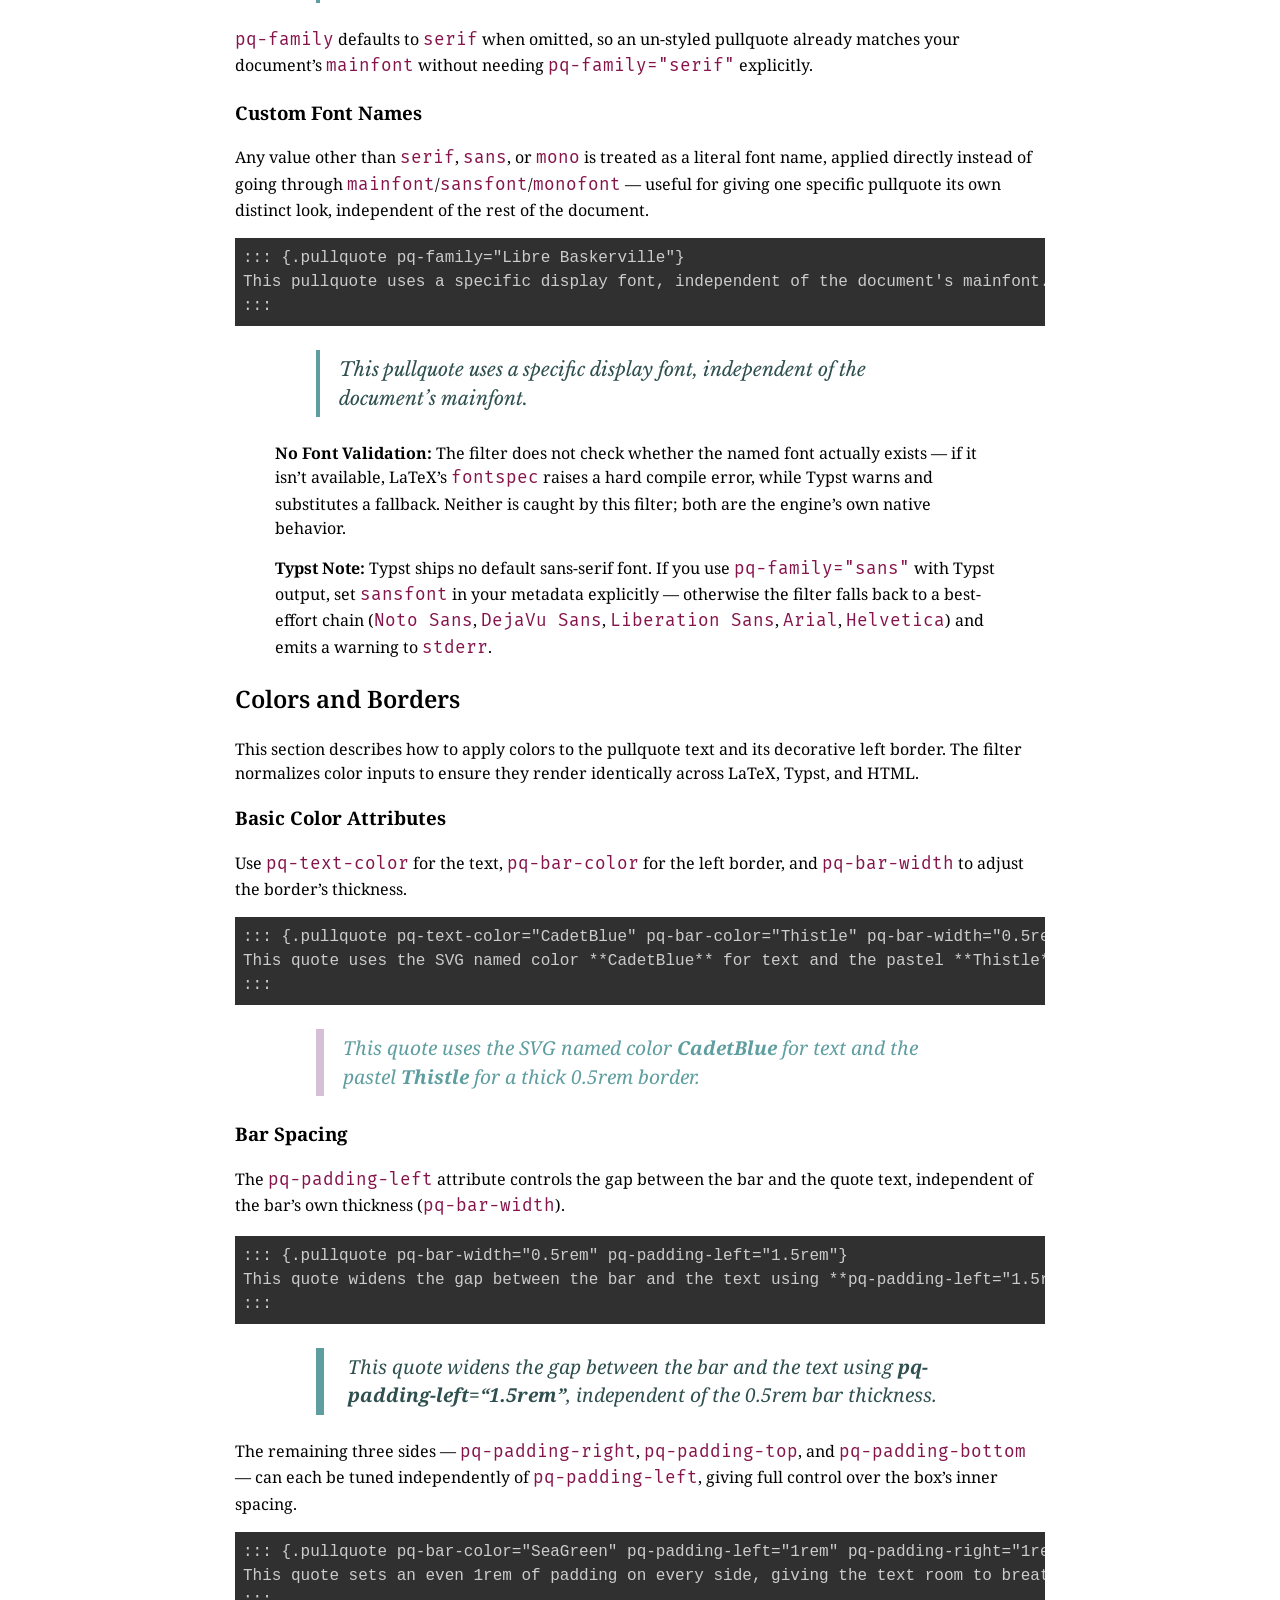
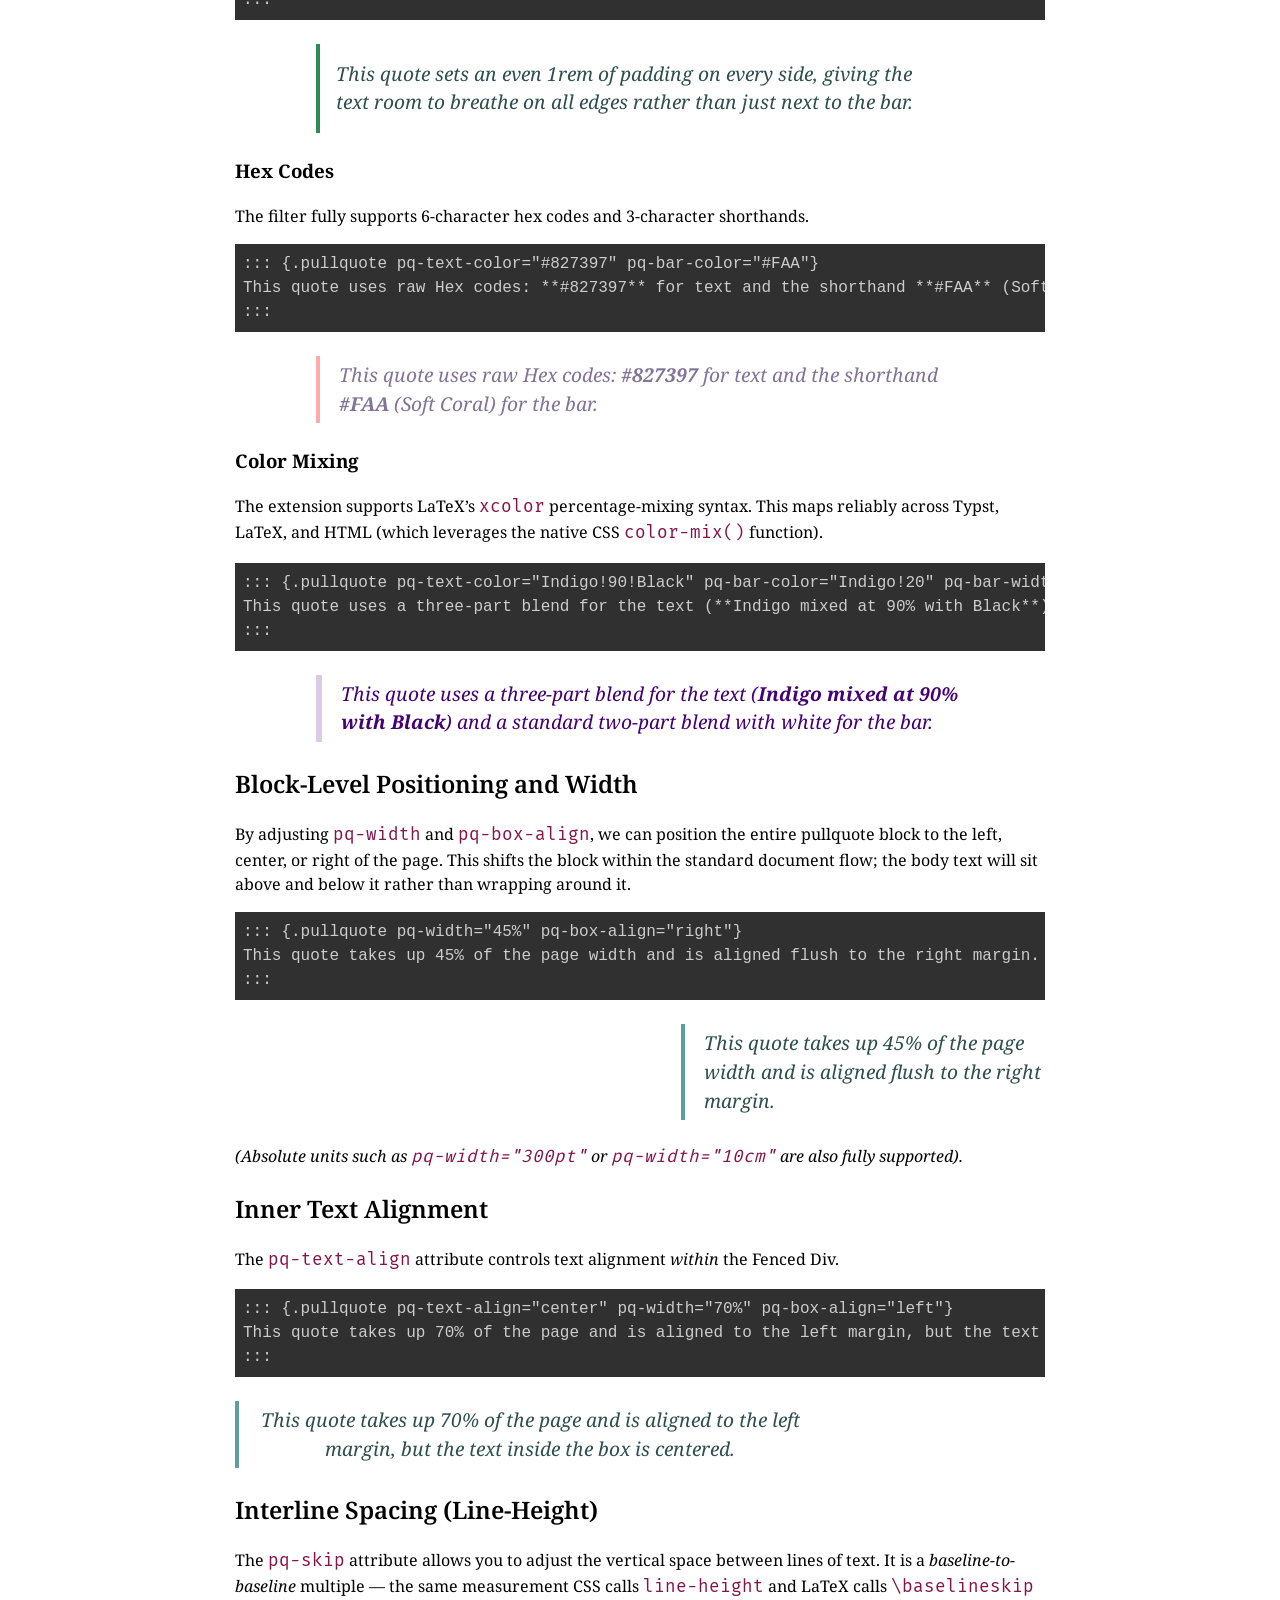
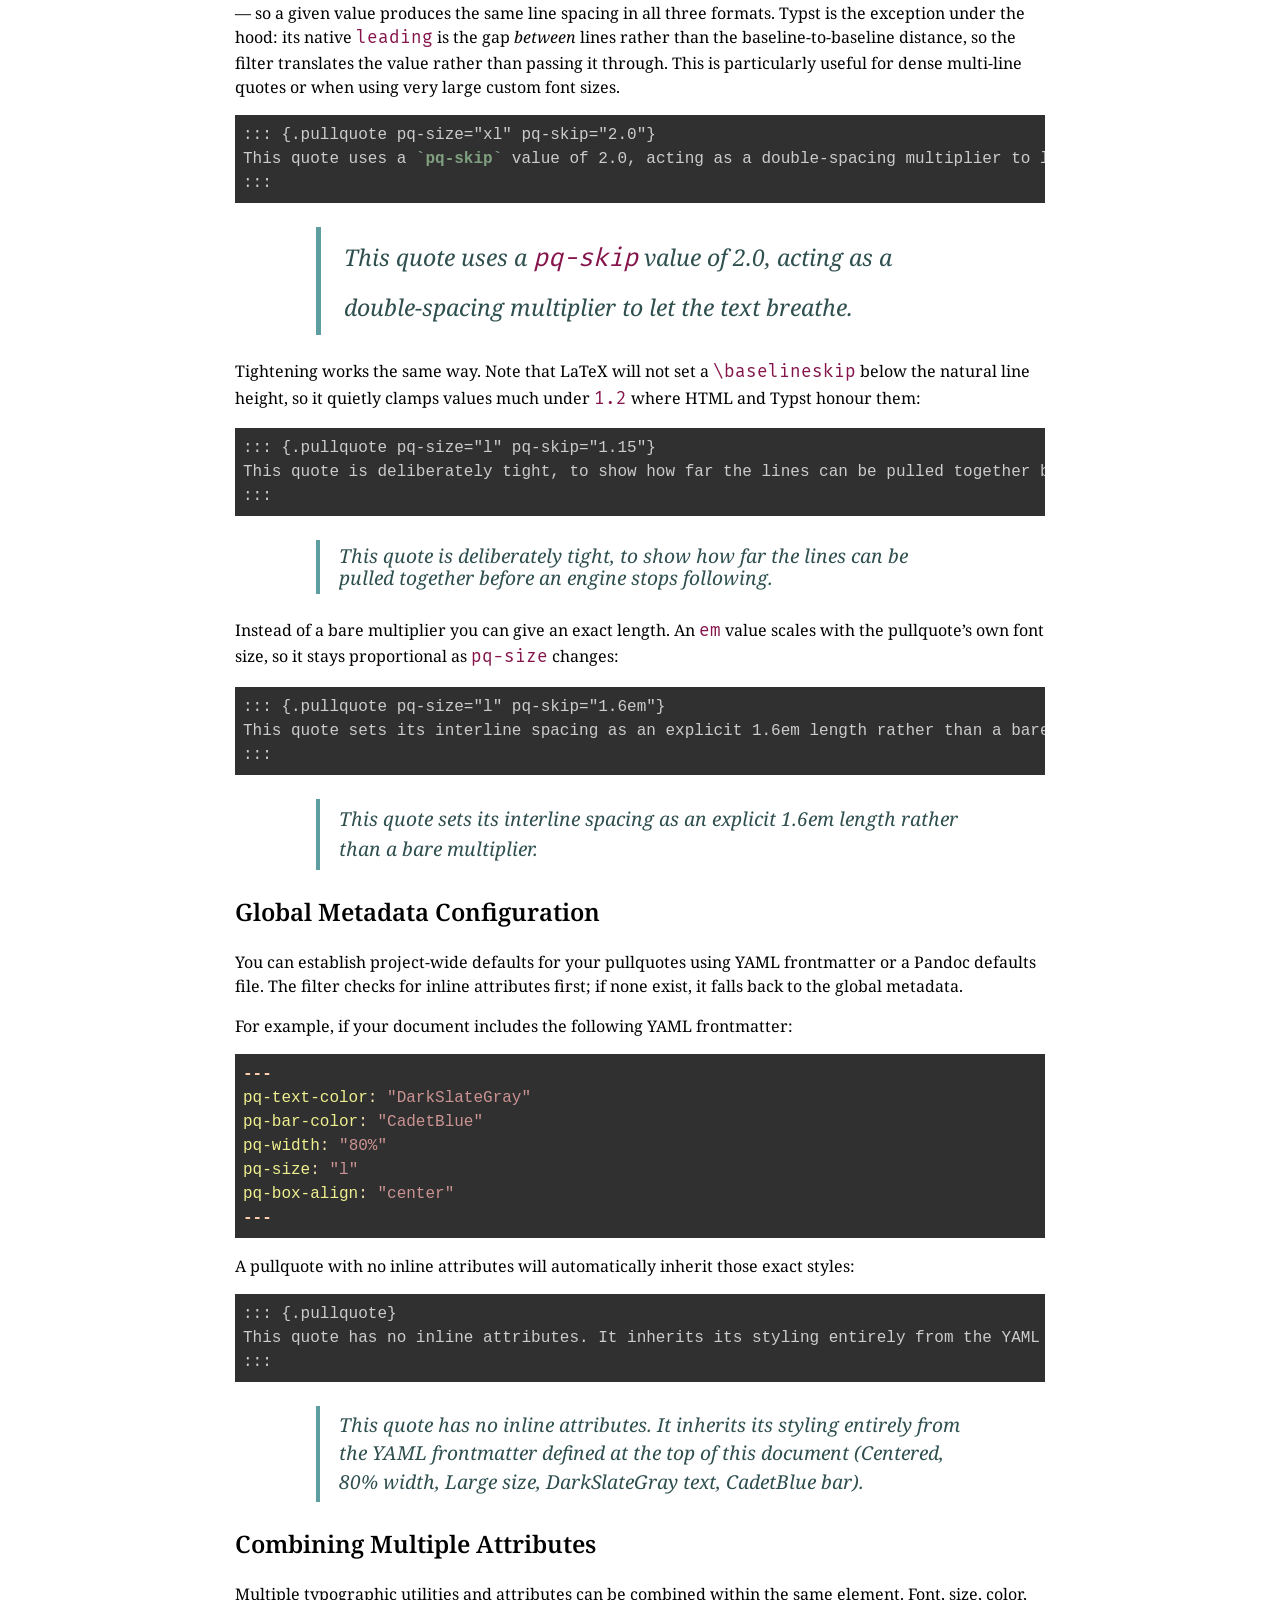
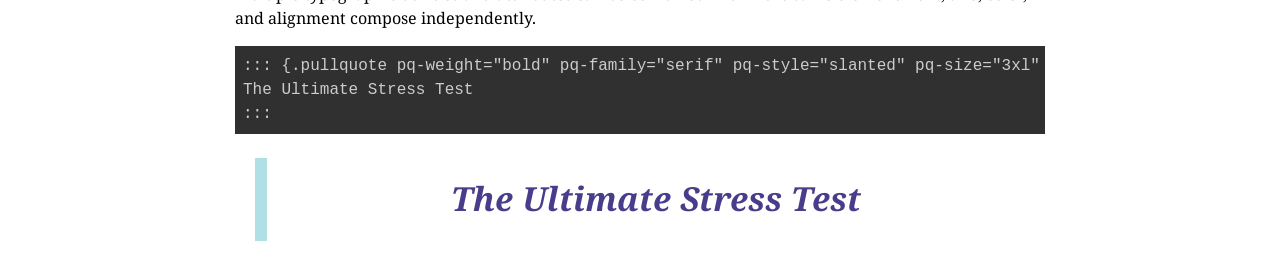
==== commit 0ee80e37: "Fix cross-engine rendering divergence and release 1.2.0 - pq-skip now means baseline-to-baseline in " ====
--- a/docs/pullquote-examples.html
+++ b/docs/pullquote-examples.html
@@ -5,7 +5,7 @@
   <meta name="generator" content="pandoc 3.11" />
   <meta name="viewport" content="width=device-width, initial-scale=1.0, user-scalable=yes" />
   <meta name="author" content="Nandakumar Chandrasekhar" />
-  <meta name="dcterms.date" content="2026-09-02" />
+  <meta name="dcterms.date" content="2026-09-10" />
   <title>Demonstration of the Pullquote Filter for Pandoc</title>
   <style>
     /* Default styles provided by pandoc.
@@ -99,7 +99,7 @@
 <header id="title-block-header">
 <h1 class="title">Demonstration of the Pullquote Filter for Pandoc</h1>
 <p class="author">Nandakumar Chandrasekhar</p>
-<p class="date">2026-09-02</p>
+<p class="date">2026-09-10</p>
 </header>
 <h2 id="introduction">Introduction</h2>
 <p>This document showcases the features of the <code>pullquote</code>
@@ -382,12 +382,15 @@
 <h2 id="interline-spacing-line-height">Interline Spacing
 (Line-Height)</h2>
 <p>The <code>pq-skip</code> attribute allows you to adjust the vertical
-space between lines of text. While casually referred to as leading,
-<code>pq-skip</code> technically acts as a multiplier for the engine’s
-interline spacing (<code>line-height</code> in CSS,
-<code>\baselineskip</code> in LaTeX, and <code>leading</code> in Typst).
-This is particularly useful for dense multi-line quotes or when using
-very large custom font sizes.</p>
+space between lines of text. It is a <em>baseline-to-baseline</em>
+multiple — the same measurement CSS calls <code>line-height</code> and
+LaTeX calls <code>\baselineskip</code> — so a given value produces the
+same line spacing in all three formats. Typst is the exception under the
+hood: its native <code>leading</code> is the gap <em>between</em> lines
+rather than the baseline-to-baseline distance, so the filter translates
+the value rather than passing it through. This is particularly useful
+for dense multi-line quotes or when using very large custom font
+sizes.</p>
 <div class="sourceCode" id="cb14"><pre
 class="sourceCode markdown"><code class="sourceCode markdown"><span id="cb14-1"><a href="#cb14-1" aria-hidden="true" tabindex="-1"></a>::: {.pullquote pq-size=&quot;xl&quot; pq-skip=&quot;2.0&quot;}</span>
 <span id="cb14-2"><a href="#cb14-2" aria-hidden="true" tabindex="-1"></a>This quote uses a <span class="in">`pq-skip`</span> value of 2.0, acting as a double-spacing multiplier to let the text breathe.</span>
@@ -397,6 +400,31 @@
 This quote uses a <code>pq-skip</code> value of 2.0, acting as a
 double-spacing multiplier to let the text breathe.
 </div>
+<p>Tightening works the same way. Note that LaTeX will not set a
+<code>\baselineskip</code> below the natural line height, so it quietly
+clamps values much under <code>1.2</code> where HTML and Typst honour
+them:</p>
+<div class="sourceCode" id="cb15"><pre
+class="sourceCode markdown"><code class="sourceCode markdown"><span id="cb15-1"><a href="#cb15-1" aria-hidden="true" tabindex="-1"></a>::: {.pullquote pq-size=&quot;l&quot; pq-skip=&quot;1.15&quot;}</span>
+<span id="cb15-2"><a href="#cb15-2" aria-hidden="true" tabindex="-1"></a>This quote is deliberately tight, to show how far the lines can be pulled together before an engine stops following.</span>
+<span id="cb15-3"><a href="#cb15-3" aria-hidden="true" tabindex="-1"></a>:::</span></code></pre></div>
+<div class="pullquote" data-pq-size="l" data-pq-skip="1.15"
+style=" display: block !important; box-sizing: border-box !important; padding-left: 1em !important; padding-right: 0 !important; padding-top: 0.25em !important; padding-bottom: 0.25em !important; line-height: 1.15 !important; width: 80% !important; color: #2F4F4F !important; border-left: 0.25em solid #5F9EA0 !important; margin: 1.5rem auto !important; font-size: 1.2rem !important; font-style: italic !important; font-family: &quot;Noto Serif&quot;, serif !important;">
+This quote is deliberately tight, to show how far the lines can be
+pulled together before an engine stops following.
+</div>
+<p>Instead of a bare multiplier you can give an exact length. An
+<code>em</code> value scales with the pullquote’s own font size, so it
+stays proportional as <code>pq-size</code> changes:</p>
+<div class="sourceCode" id="cb16"><pre
+class="sourceCode markdown"><code class="sourceCode markdown"><span id="cb16-1"><a href="#cb16-1" aria-hidden="true" tabindex="-1"></a>::: {.pullquote pq-size=&quot;l&quot; pq-skip=&quot;1.6em&quot;}</span>
+<span id="cb16-2"><a href="#cb16-2" aria-hidden="true" tabindex="-1"></a>This quote sets its interline spacing as an explicit 1.6em length rather than a bare multiplier.</span>
+<span id="cb16-3"><a href="#cb16-3" aria-hidden="true" tabindex="-1"></a>:::</span></code></pre></div>
+<div class="pullquote" data-pq-size="l" data-pq-skip="1.6em"
+style=" display: block !important; box-sizing: border-box !important; padding-left: 1em !important; padding-right: 0 !important; padding-top: 0.25em !important; padding-bottom: 0.25em !important; line-height: 1.6em !important; width: 80% !important; color: #2F4F4F !important; border-left: 0.25em solid #5F9EA0 !important; margin: 1.5rem auto !important; font-size: 1.2rem !important; font-style: italic !important; font-family: &quot;Noto Serif&quot;, serif !important;">
+This quote sets its interline spacing as an explicit 1.6em length rather
+than a bare multiplier.
+</div>
 <h2 id="global-metadata-configuration">Global Metadata
 Configuration</h2>
 <p>You can establish project-wide defaults for your pullquotes using
@@ -405,20 +433,20 @@
 metadata.</p>
 <p>For example, if your document includes the following YAML
 frontmatter:</p>
-<div class="sourceCode" id="cb15"><pre
-class="sourceCode yaml"><code class="sourceCode yaml"><span id="cb15-1"><a href="#cb15-1" aria-hidden="true" tabindex="-1"></a><span class="pp">---</span></span>
-<span id="cb15-2"><a href="#cb15-2" aria-hidden="true" tabindex="-1"></a><span class="fu">pq-text-color</span><span class="kw">:</span><span class="at"> </span><span class="st">&quot;DarkSlateGray&quot;</span></span>
-<span id="cb15-3"><a href="#cb15-3" aria-hidden="true" tabindex="-1"></a><span class="fu">pq-bar-color</span><span class="kw">:</span><span class="at"> </span><span class="st">&quot;CadetBlue&quot;</span></span>
-<span id="cb15-4"><a href="#cb15-4" aria-hidden="true" tabindex="-1"></a><span class="fu">pq-width</span><span class="kw">:</span><span class="at"> </span><span class="st">&quot;80%&quot;</span></span>
-<span id="cb15-5"><a href="#cb15-5" aria-hidden="true" tabindex="-1"></a><span class="fu">pq-size</span><span class="kw">:</span><span class="at"> </span><span class="st">&quot;l&quot;</span></span>
-<span id="cb15-6"><a href="#cb15-6" aria-hidden="true" tabindex="-1"></a><span class="fu">pq-box-align</span><span class="kw">:</span><span class="at"> </span><span class="st">&quot;center&quot;</span></span>
-<span id="cb15-7"><a href="#cb15-7" aria-hidden="true" tabindex="-1"></a><span class="pp">---</span></span></code></pre></div>
+<div class="sourceCode" id="cb17"><pre
+class="sourceCode yaml"><code class="sourceCode yaml"><span id="cb17-1"><a href="#cb17-1" aria-hidden="true" tabindex="-1"></a><span class="pp">---</span></span>
+<span id="cb17-2"><a href="#cb17-2" aria-hidden="true" tabindex="-1"></a><span class="fu">pq-text-color</span><span class="kw">:</span><span class="at"> </span><span class="st">&quot;DarkSlateGray&quot;</span></span>
+<span id="cb17-3"><a href="#cb17-3" aria-hidden="true" tabindex="-1"></a><span class="fu">pq-bar-color</span><span class="kw">:</span><span class="at"> </span><span class="st">&quot;CadetBlue&quot;</span></span>
+<span id="cb17-4"><a href="#cb17-4" aria-hidden="true" tabindex="-1"></a><span class="fu">pq-width</span><span class="kw">:</span><span class="at"> </span><span class="st">&quot;80%&quot;</span></span>
+<span id="cb17-5"><a href="#cb17-5" aria-hidden="true" tabindex="-1"></a><span class="fu">pq-size</span><span class="kw">:</span><span class="at"> </span><span class="st">&quot;l&quot;</span></span>
+<span id="cb17-6"><a href="#cb17-6" aria-hidden="true" tabindex="-1"></a><span class="fu">pq-box-align</span><span class="kw">:</span><span class="at"> </span><span class="st">&quot;center&quot;</span></span>
+<span id="cb17-7"><a href="#cb17-7" aria-hidden="true" tabindex="-1"></a><span class="pp">---</span></span></code></pre></div>
 <p>A pullquote with no inline attributes will automatically inherit
 those exact styles:</p>
-<div class="sourceCode" id="cb16"><pre
-class="sourceCode markdown"><code class="sourceCode markdown"><span id="cb16-1"><a href="#cb16-1" aria-hidden="true" tabindex="-1"></a>::: {.pullquote}</span>
-<span id="cb16-2"><a href="#cb16-2" aria-hidden="true" tabindex="-1"></a>This quote has no inline attributes. It inherits its styling entirely from the YAML frontmatter defined at the top of this document.</span>
-<span id="cb16-3"><a href="#cb16-3" aria-hidden="true" tabindex="-1"></a>:::</span></code></pre></div>
+<div class="sourceCode" id="cb18"><pre
+class="sourceCode markdown"><code class="sourceCode markdown"><span id="cb18-1"><a href="#cb18-1" aria-hidden="true" tabindex="-1"></a>::: {.pullquote}</span>
+<span id="cb18-2"><a href="#cb18-2" aria-hidden="true" tabindex="-1"></a>This quote has no inline attributes. It inherits its styling entirely from the YAML frontmatter defined at the top of this document.</span>
+<span id="cb18-3"><a href="#cb18-3" aria-hidden="true" tabindex="-1"></a>:::</span></code></pre></div>
 <div class="pullquote"
 style=" display: block !important; box-sizing: border-box !important; padding-left: 1em !important; padding-right: 0 !important; padding-top: 0.25em !important; padding-bottom: 0.25em !important; line-height: 1.5 !important; width: 80% !important; color: #2F4F4F !important; border-left: 0.25em solid #5F9EA0 !important; margin: 1.5rem auto !important; font-size: 1.2rem !important; font-style: italic !important; font-family: &quot;Noto Serif&quot;, serif !important;">
 This quote has no inline attributes. It inherits its styling entirely
@@ -430,10 +458,10 @@
 <p>Multiple typographic utilities and attributes can be combined within
 the same element. Font, size, color, and alignment compose
 independently.</p>
-<div class="sourceCode" id="cb17"><pre
-class="sourceCode markdown"><code class="sourceCode markdown"><span id="cb17-1"><a href="#cb17-1" aria-hidden="true" tabindex="-1"></a>::: {.pullquote pq-weight=&quot;bold&quot; pq-family=&quot;serif&quot; pq-style=&quot;slanted&quot; pq-size=&quot;3xl&quot; pq-text-align=&quot;center&quot; pq-box-align=&quot;center&quot; pq-width=&quot;95%&quot; pq-text-color=&quot;DarkSlateBlue&quot; pq-bar-color=&quot;PowderBlue&quot; pq-bar-width=&quot;0.75rem&quot; pq-padding-left=&quot;1.25rem&quot; pq-skip=&quot;2.0&quot;}</span>
-<span id="cb17-2"><a href="#cb17-2" aria-hidden="true" tabindex="-1"></a>The Ultimate Stress Test</span>
-<span id="cb17-3"><a href="#cb17-3" aria-hidden="true" tabindex="-1"></a>:::</span></code></pre></div>
+<div class="sourceCode" id="cb19"><pre
+class="sourceCode markdown"><code class="sourceCode markdown"><span id="cb19-1"><a href="#cb19-1" aria-hidden="true" tabindex="-1"></a>::: {.pullquote pq-weight=&quot;bold&quot; pq-family=&quot;serif&quot; pq-style=&quot;slanted&quot; pq-size=&quot;3xl&quot; pq-text-align=&quot;center&quot; pq-box-align=&quot;center&quot; pq-width=&quot;95%&quot; pq-text-color=&quot;DarkSlateBlue&quot; pq-bar-color=&quot;PowderBlue&quot; pq-bar-width=&quot;0.75rem&quot; pq-padding-left=&quot;1.25rem&quot; pq-skip=&quot;2.0&quot;}</span>
+<span id="cb19-2"><a href="#cb19-2" aria-hidden="true" tabindex="-1"></a>The Ultimate Stress Test</span>
+<span id="cb19-3"><a href="#cb19-3" aria-hidden="true" tabindex="-1"></a>:::</span></code></pre></div>
 <div class="pullquote" data-pq-weight="bold" data-pq-family="serif"
 data-pq-style="slanted" data-pq-size="3xl" data-pq-text-align="center"
 data-pq-box-align="center" data-pq-width="95%"
--- a/docs/preview-styles.css
+++ b/docs/preview-styles.css
@@ -20,15 +20,12 @@
    Explicit Font Mapping for Testing Environment
    ========================================================================== */
 :root {
-  --pq-normal-size: 1rem;
-  --pq-mainfont: 'Noto Serif', serif;
-  --pq-sansfont: 'Noto Sans', sans-serif;
-  --pq-monofont: 'Fira Mono', monospace;
+  font-size: 1rem;
 }
 
 /* Force global body elements in the specimen browser to inherit the main font */
 body {
-  font-family: var(--pq-mainfont);
+  font-family: "Noto Serif", serif;
   margin-left: auto;
   margin-right: auto;
   max-width: 90ch;
@@ -39,7 +36,7 @@
    Monospace Font Size
    ========================================================================== */
 :not(pre) > code, kbd, samp {
-  font-family: var(--pq-monofont);
+  font-family: "Fira Mono", monospace;
   font-size: 1.1em;
   color: #85144b; /* Typst Maroon for inline code */
 }
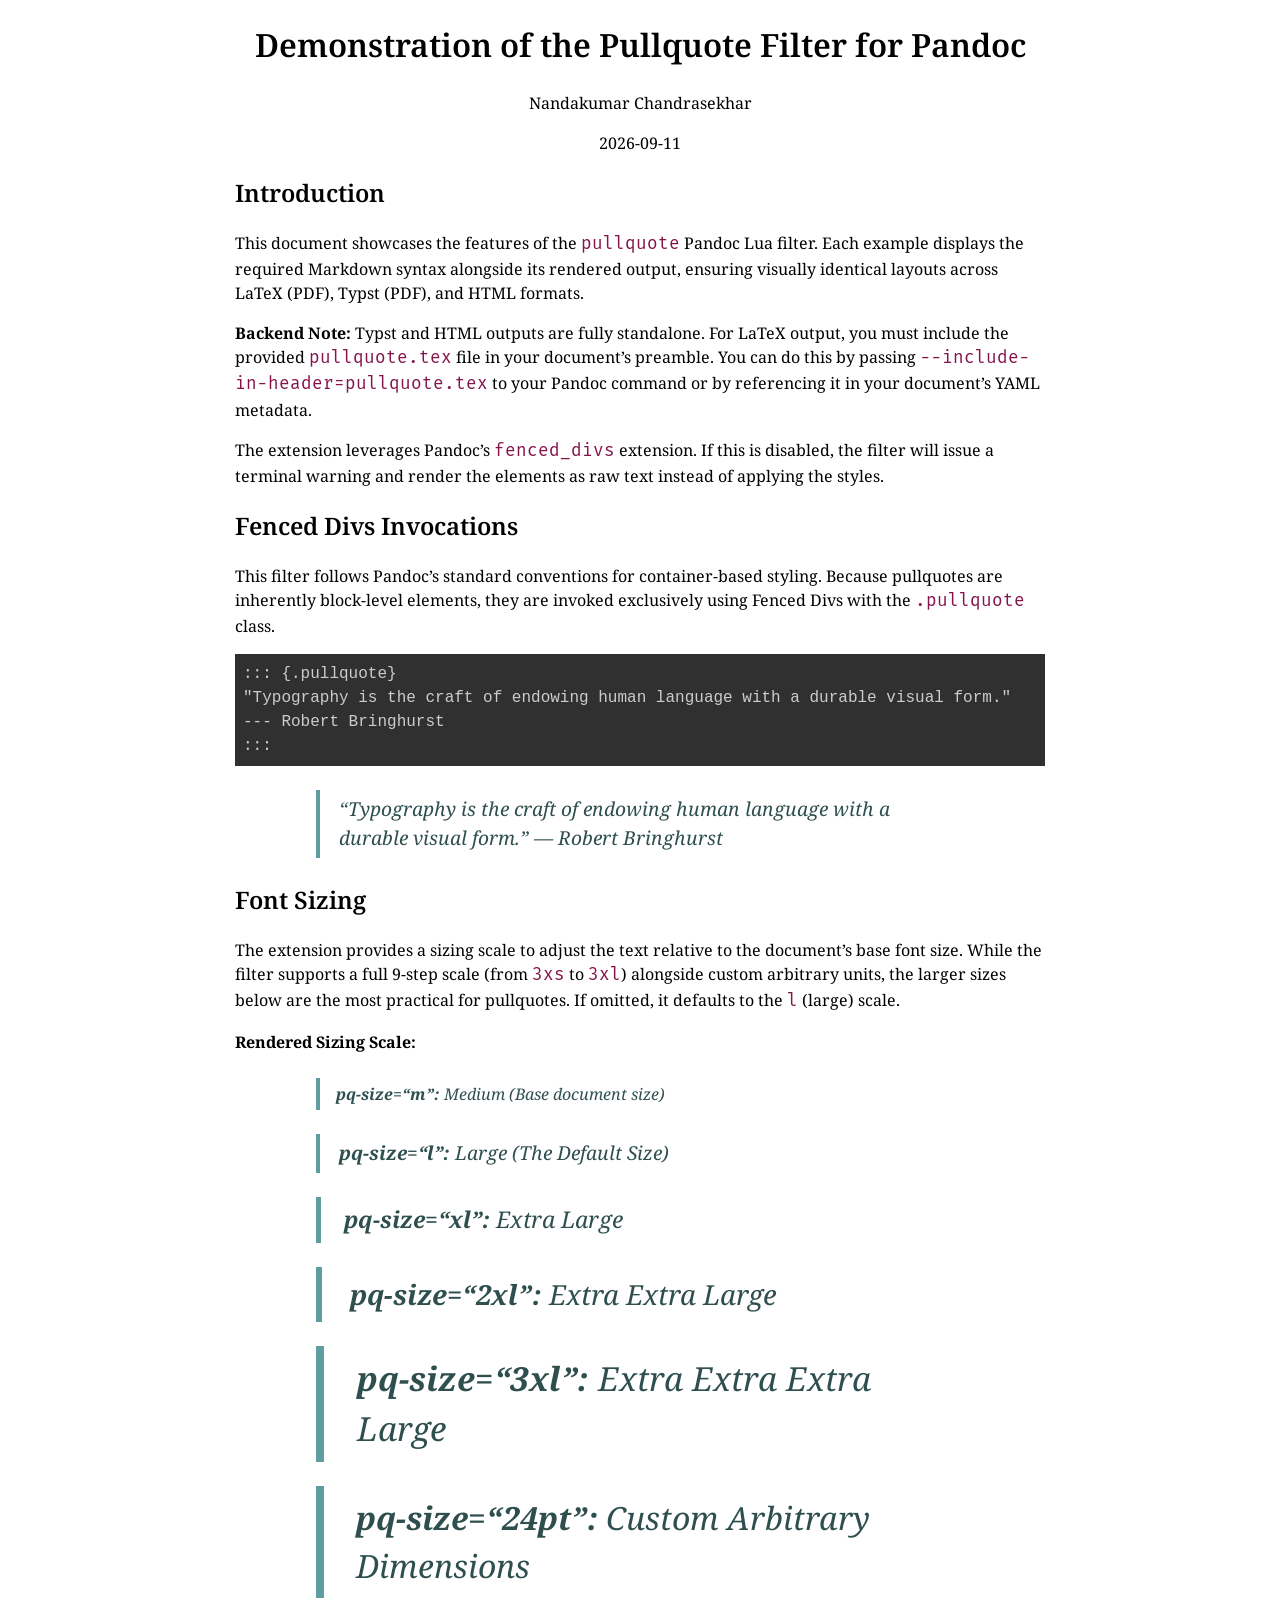
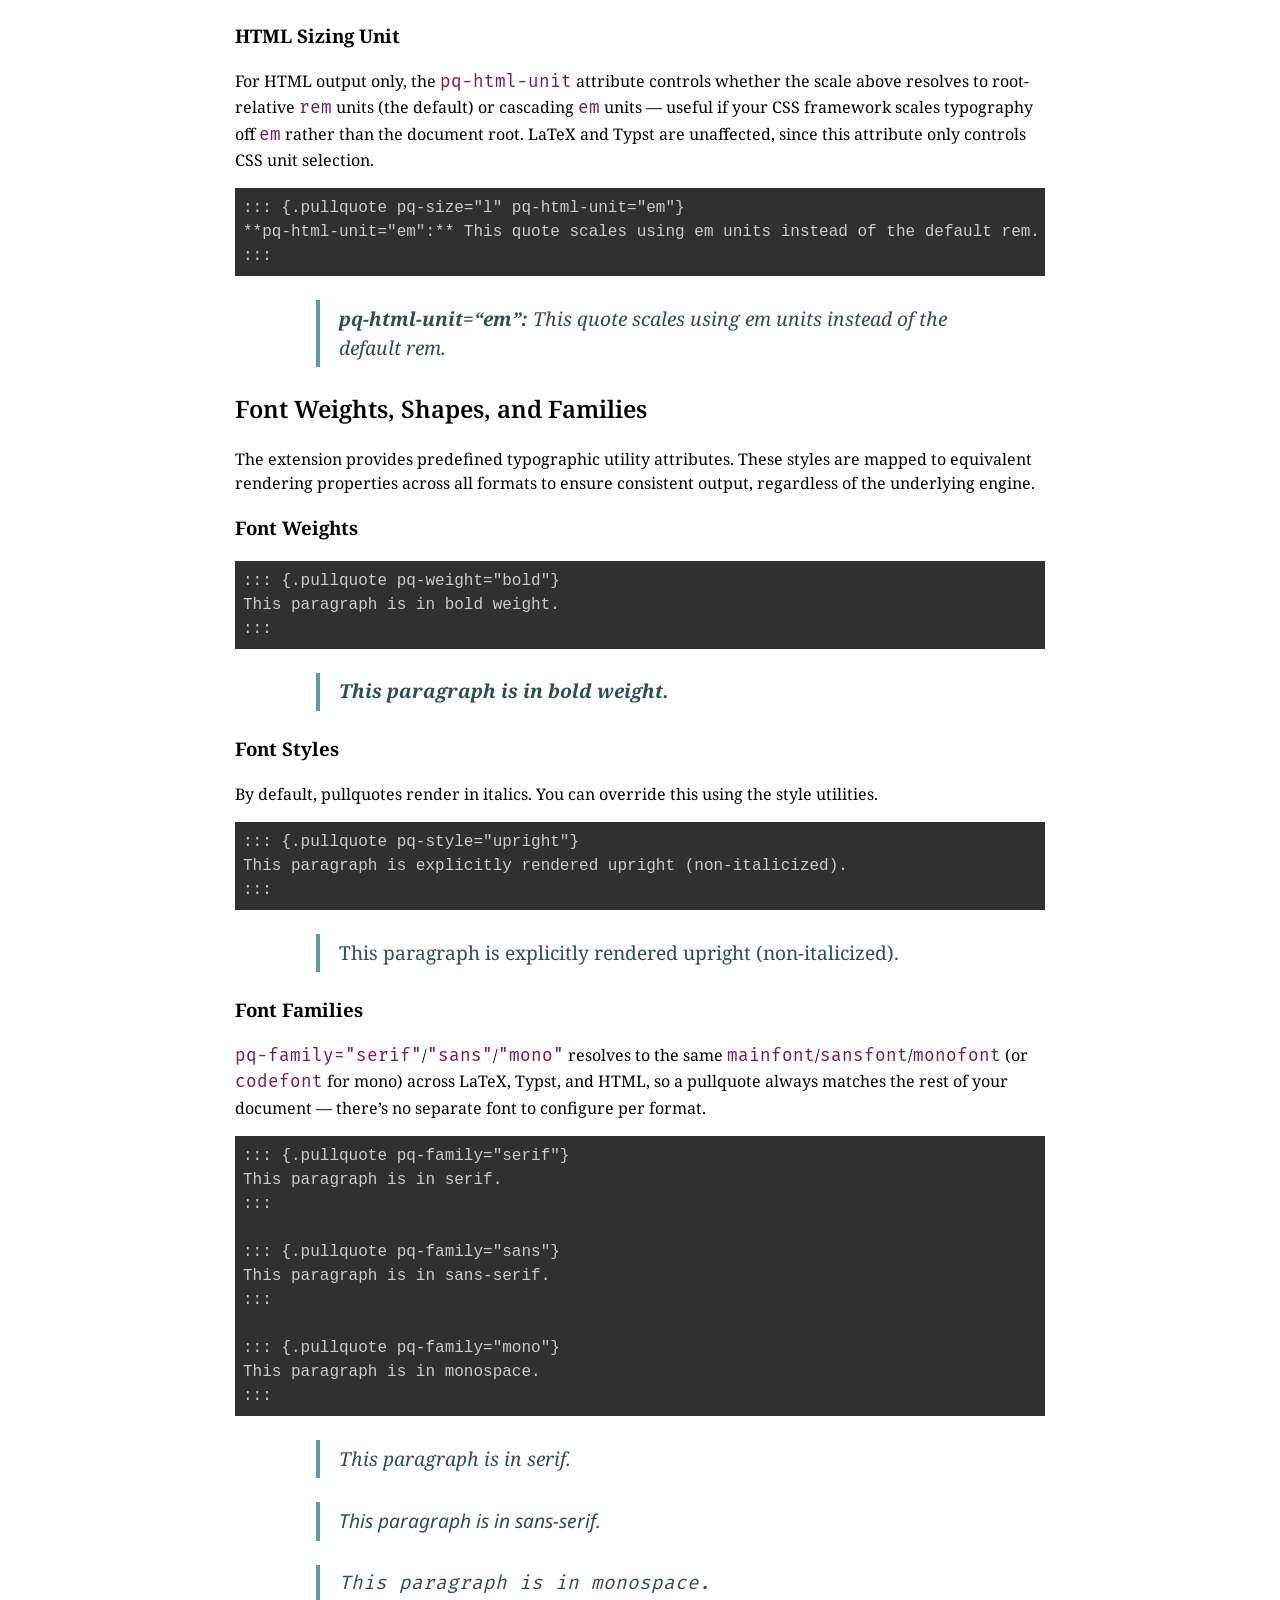
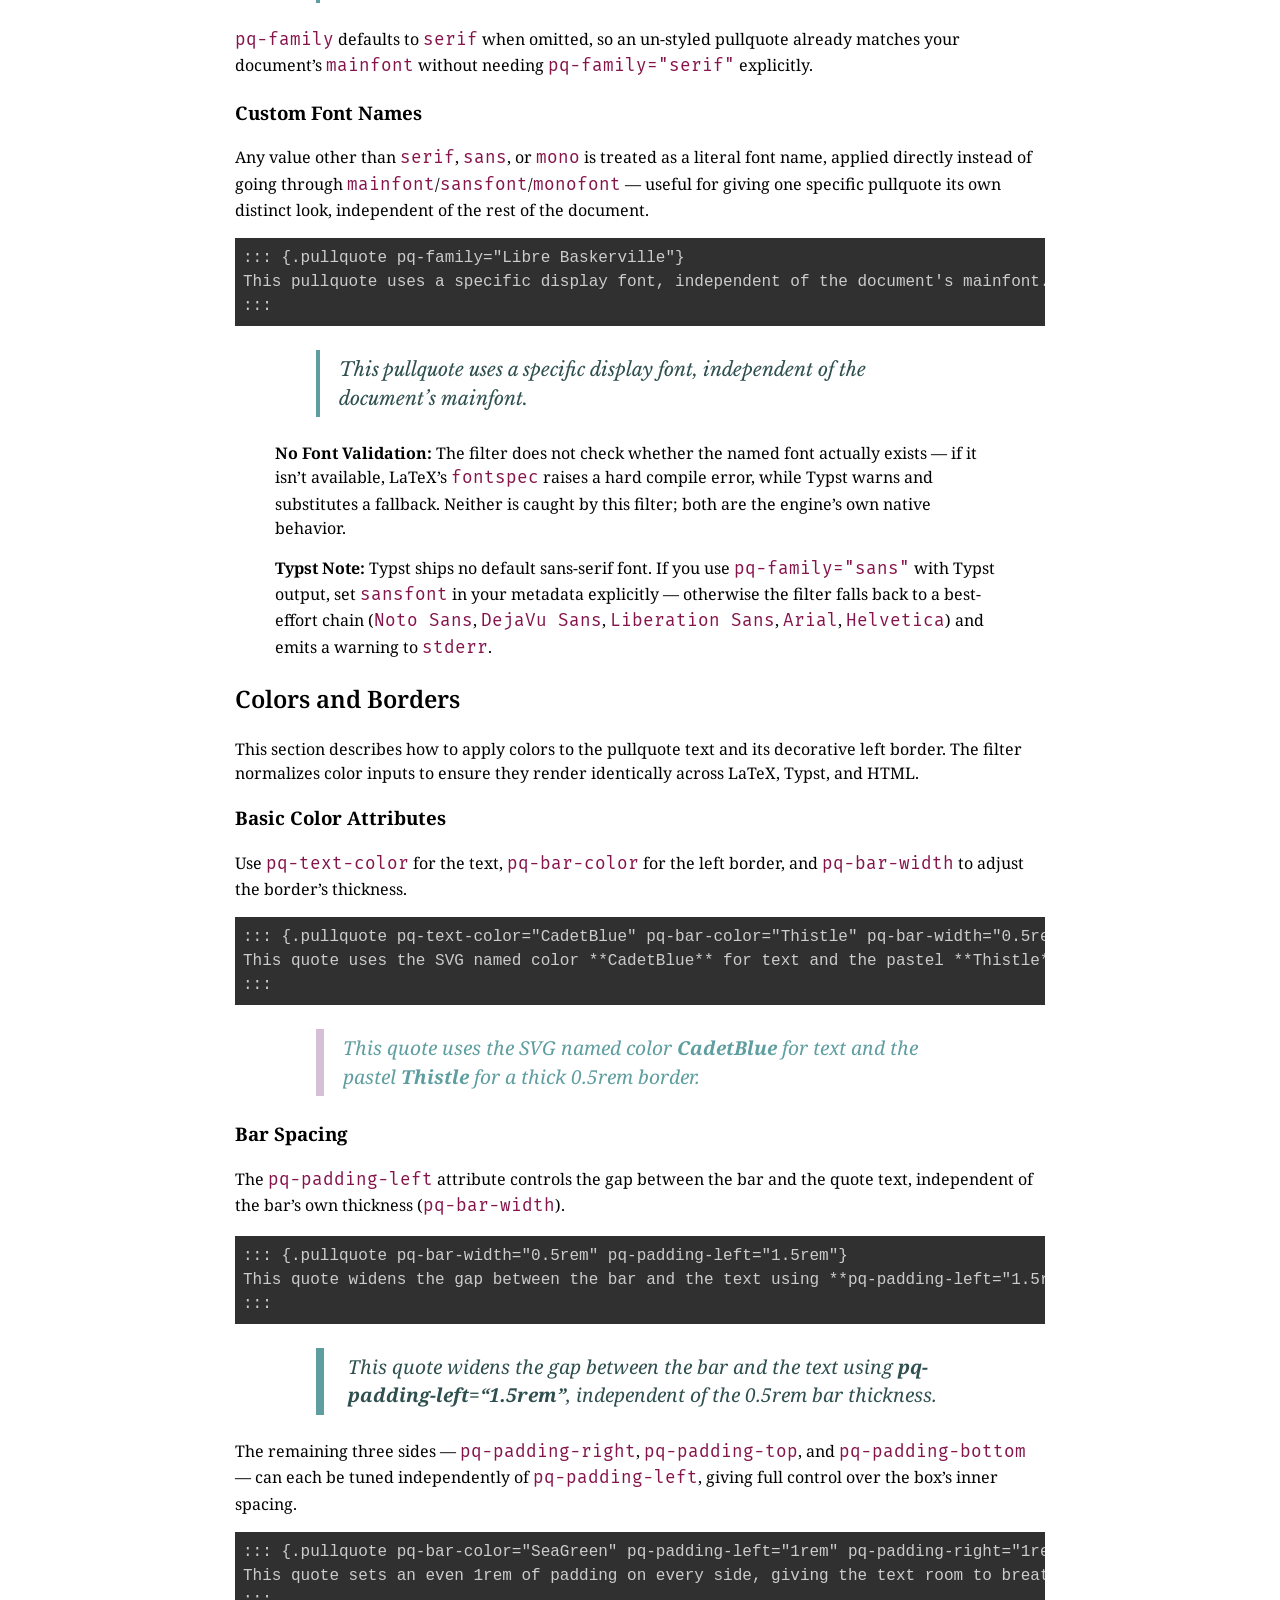
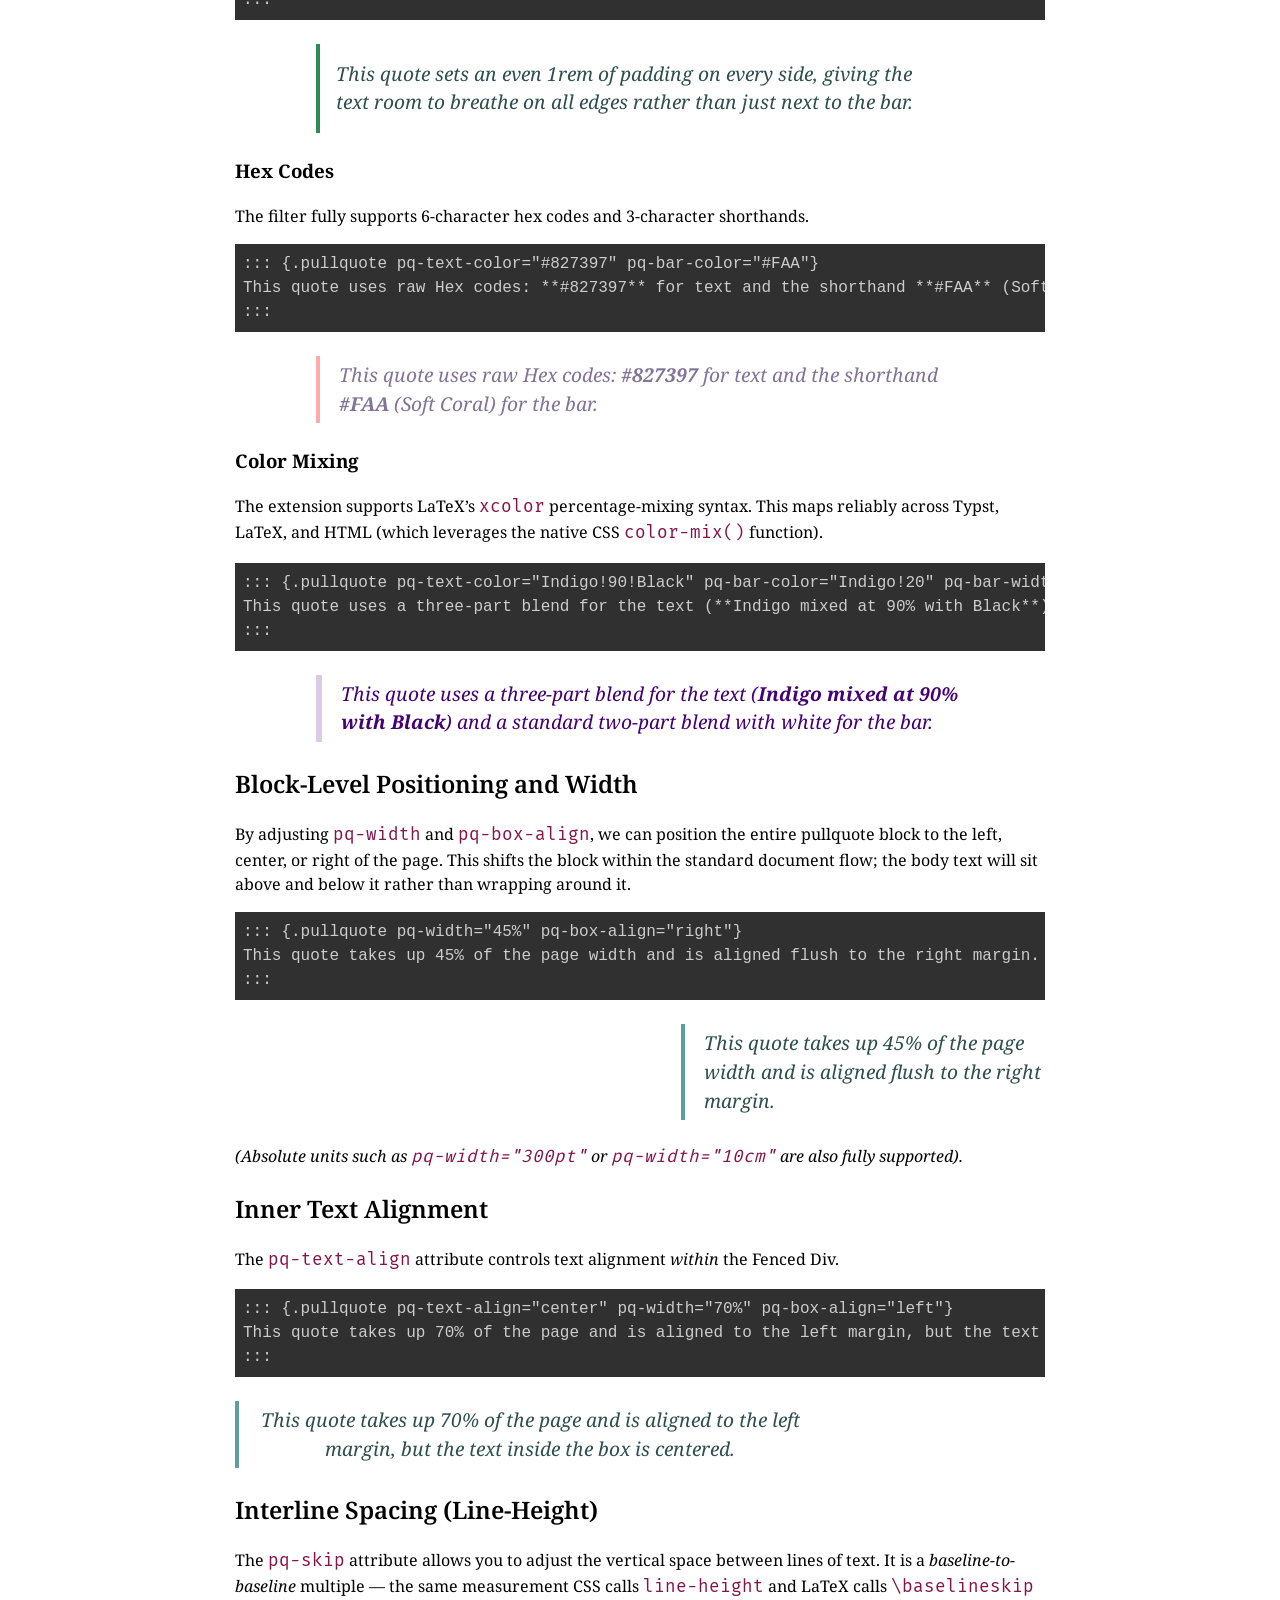
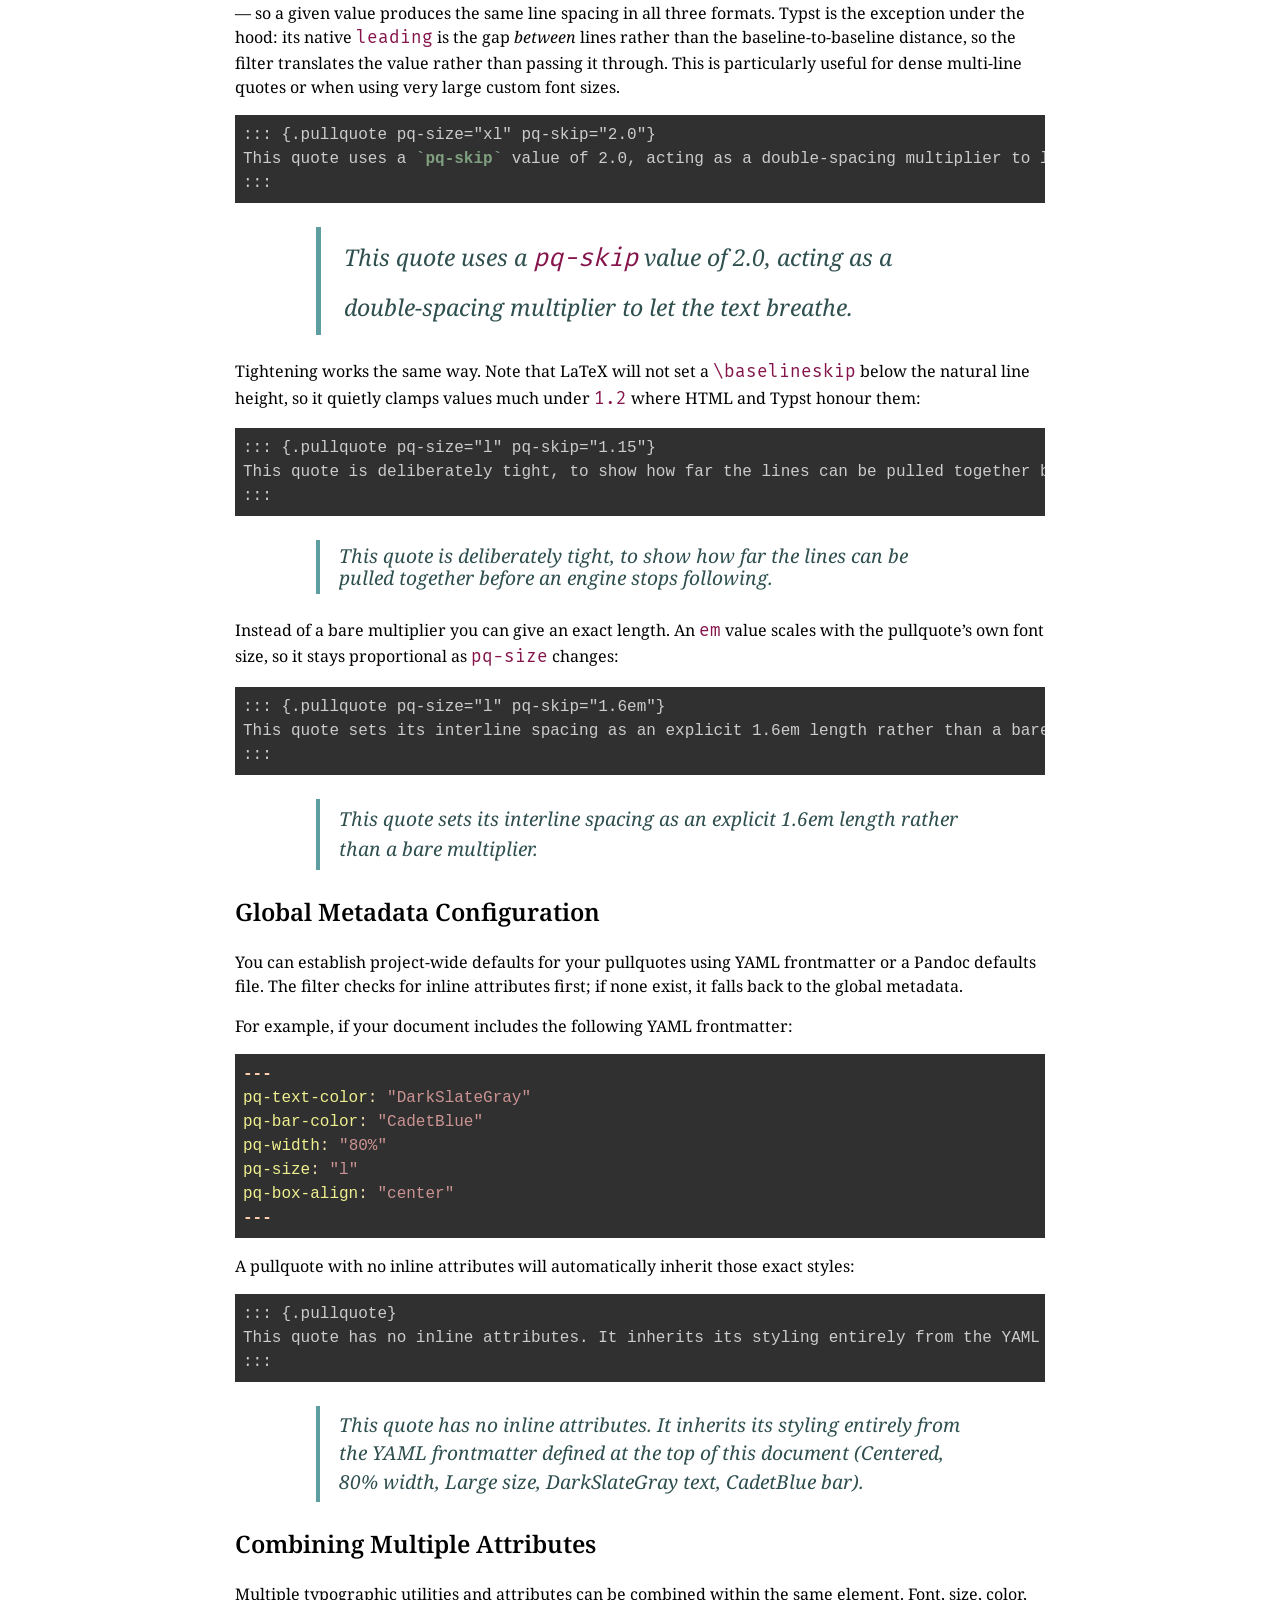
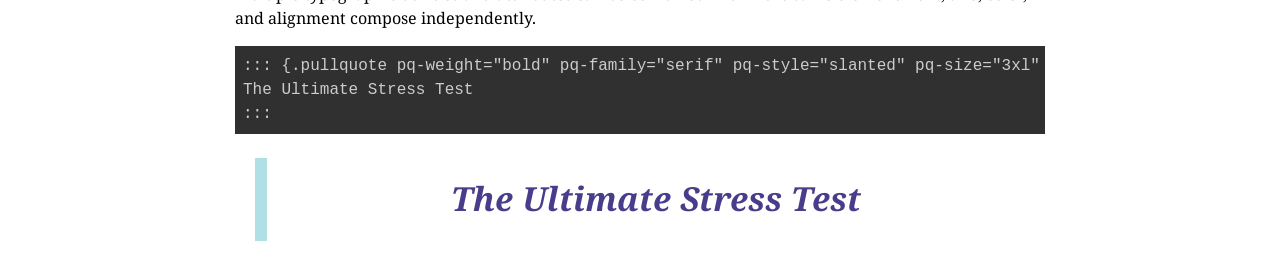
==== commit 290263af: "Updated README and made comments in all files more concise" ====
--- a/docs/pullquote-examples.html
+++ b/docs/pullquote-examples.html
@@ -5,7 +5,7 @@
   <meta name="generator" content="pandoc 3.11" />
   <meta name="viewport" content="width=device-width, initial-scale=1.0, user-scalable=yes" />
   <meta name="author" content="Nandakumar Chandrasekhar" />
-  <meta name="dcterms.date" content="2026-09-10" />
+  <meta name="dcterms.date" content="2026-09-11" />
   <title>Demonstration of the Pullquote Filter for Pandoc</title>
   <style>
     /* Default styles provided by pandoc.
@@ -99,7 +99,7 @@
 <header id="title-block-header">
 <h1 class="title">Demonstration of the Pullquote Filter for Pandoc</h1>
 <p class="author">Nandakumar Chandrasekhar</p>
-<p class="date">2026-09-10</p>
+<p class="date">2026-09-11</p>
 </header>
 <h2 id="introduction">Introduction</h2>
 <p>This document showcases the features of the <code>pullquote</code>
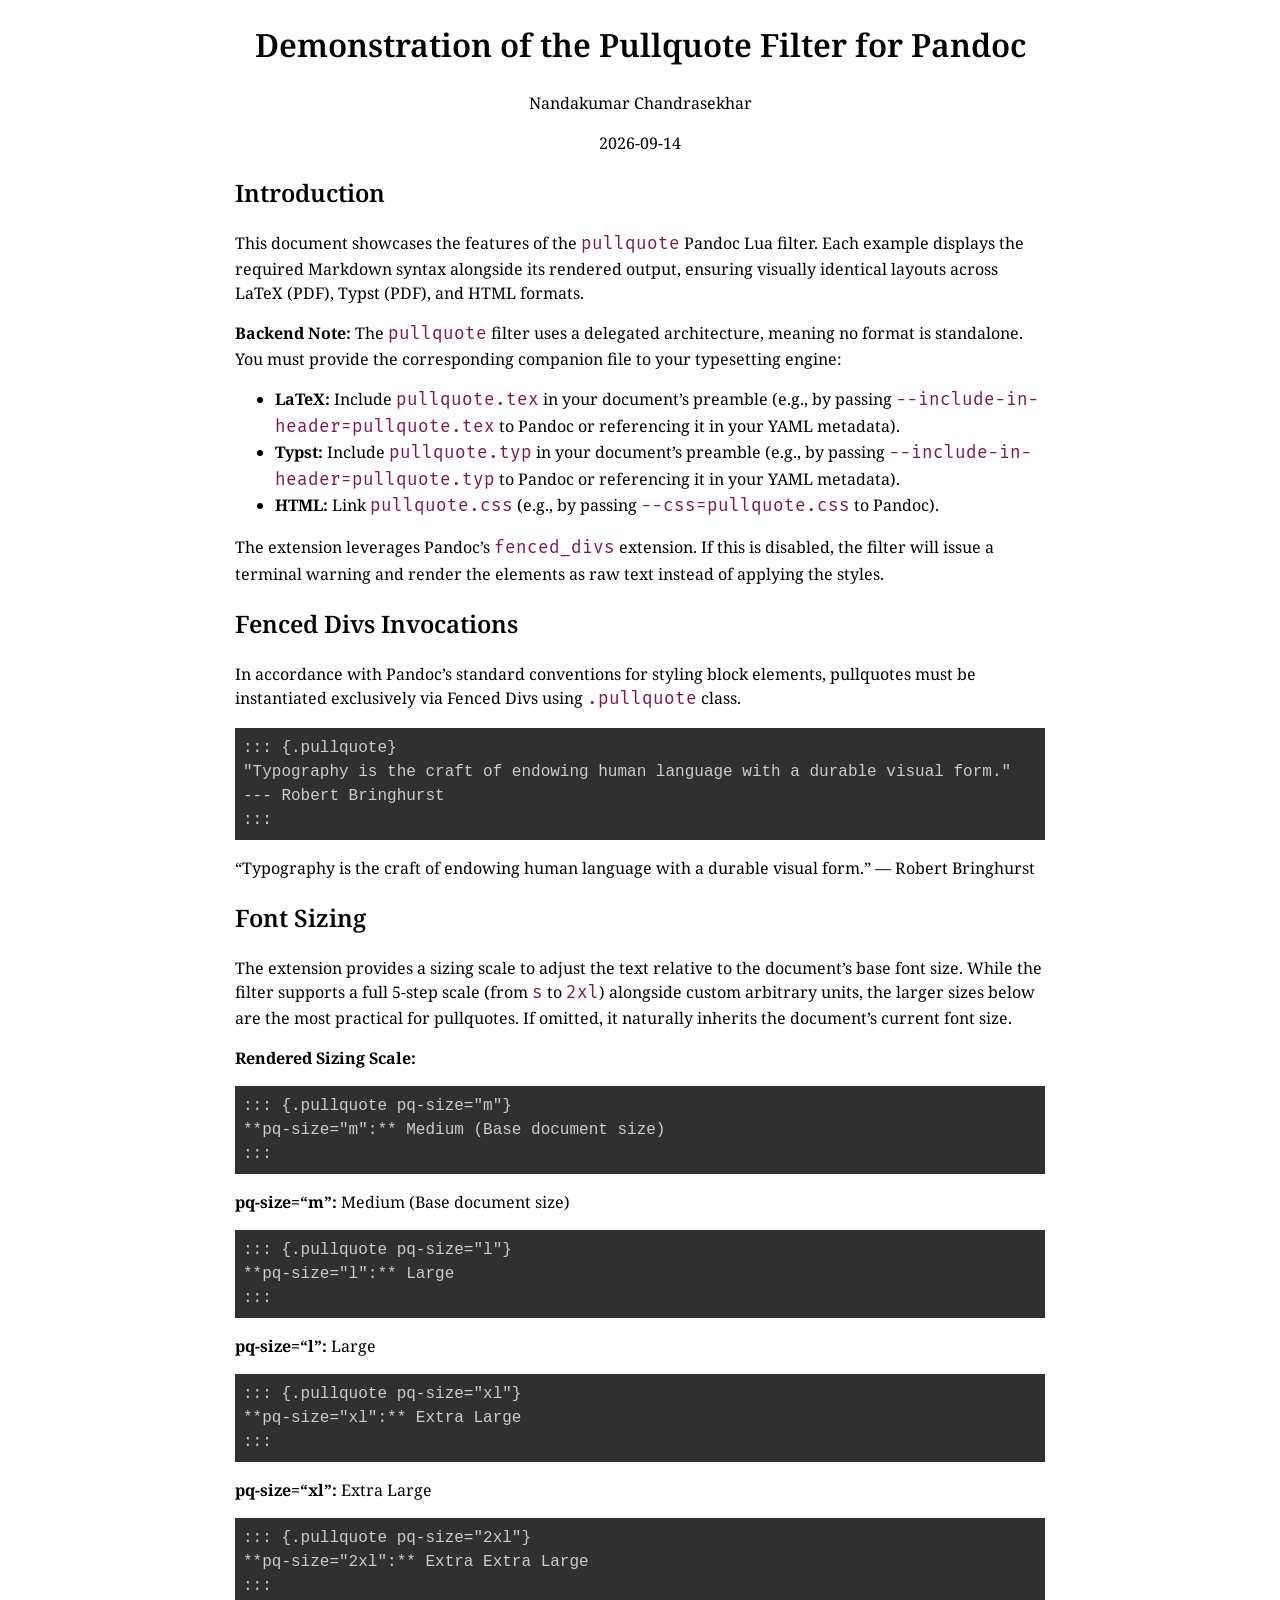
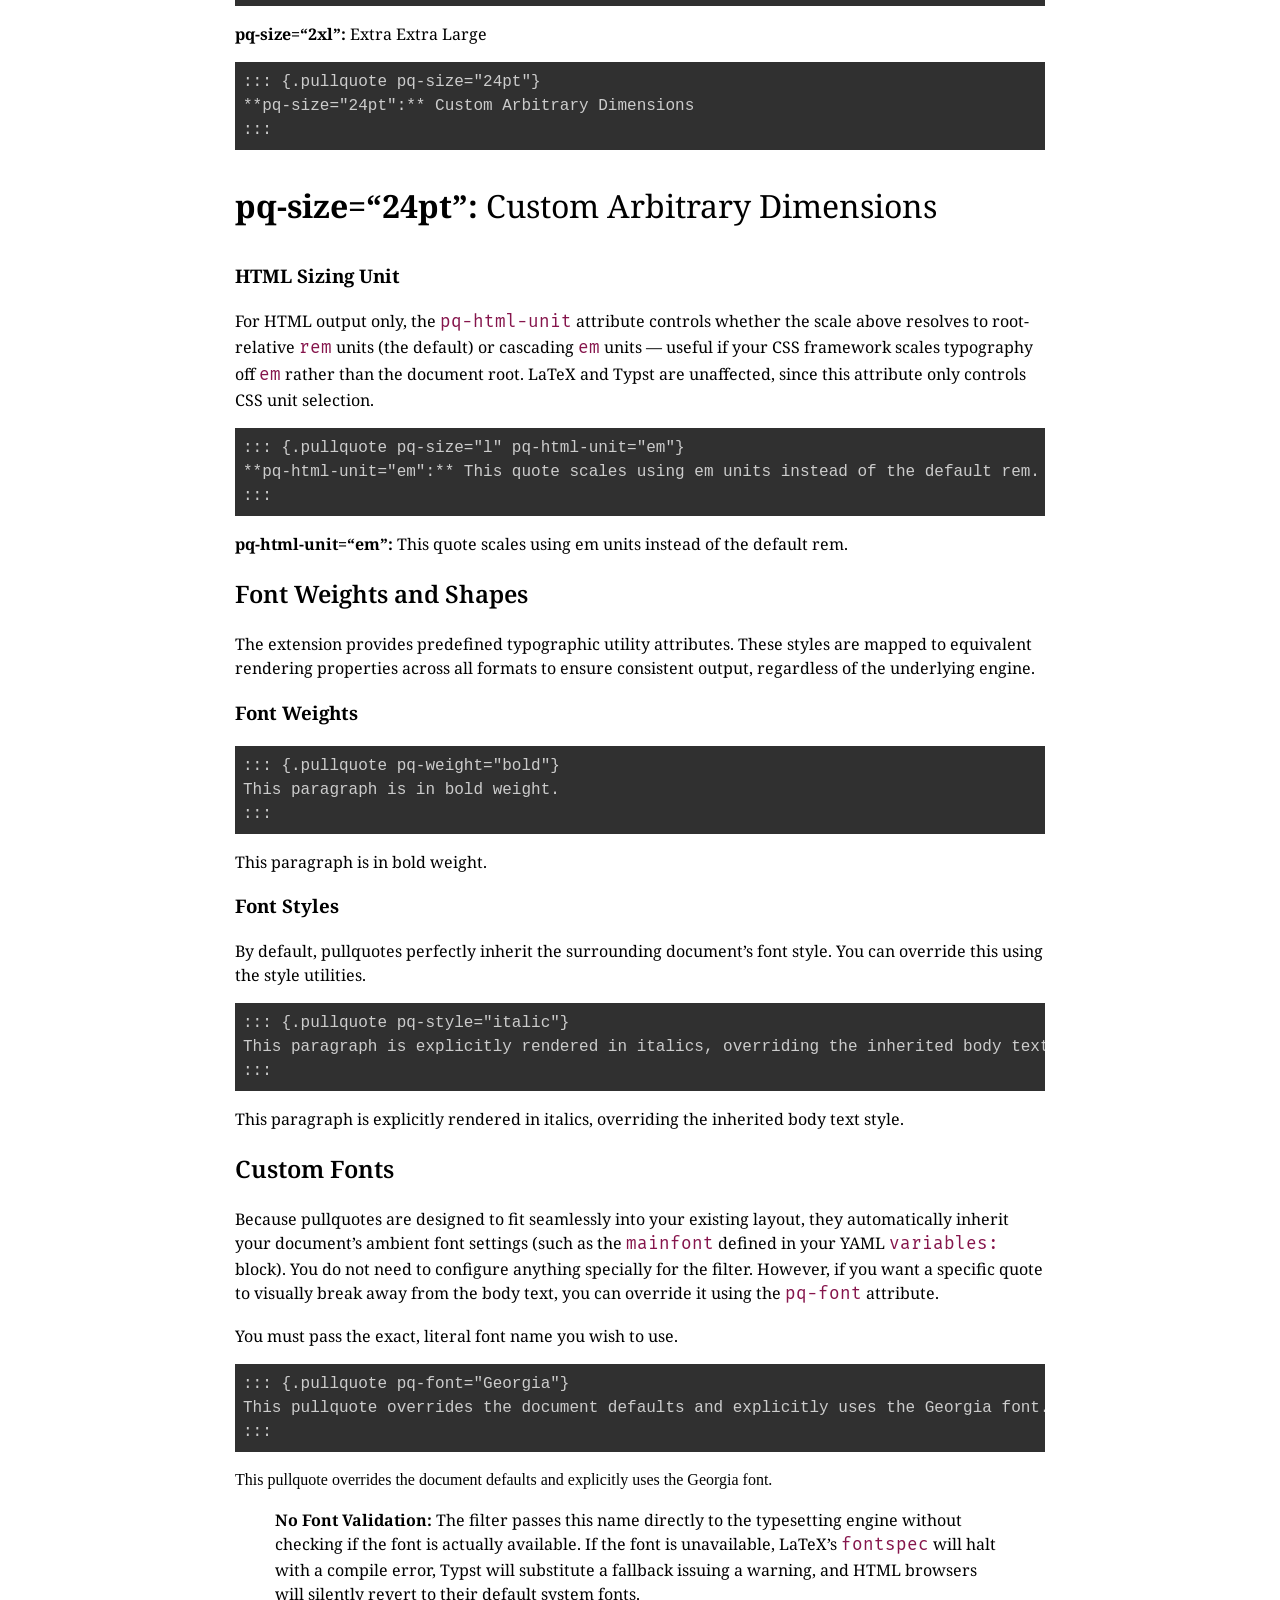
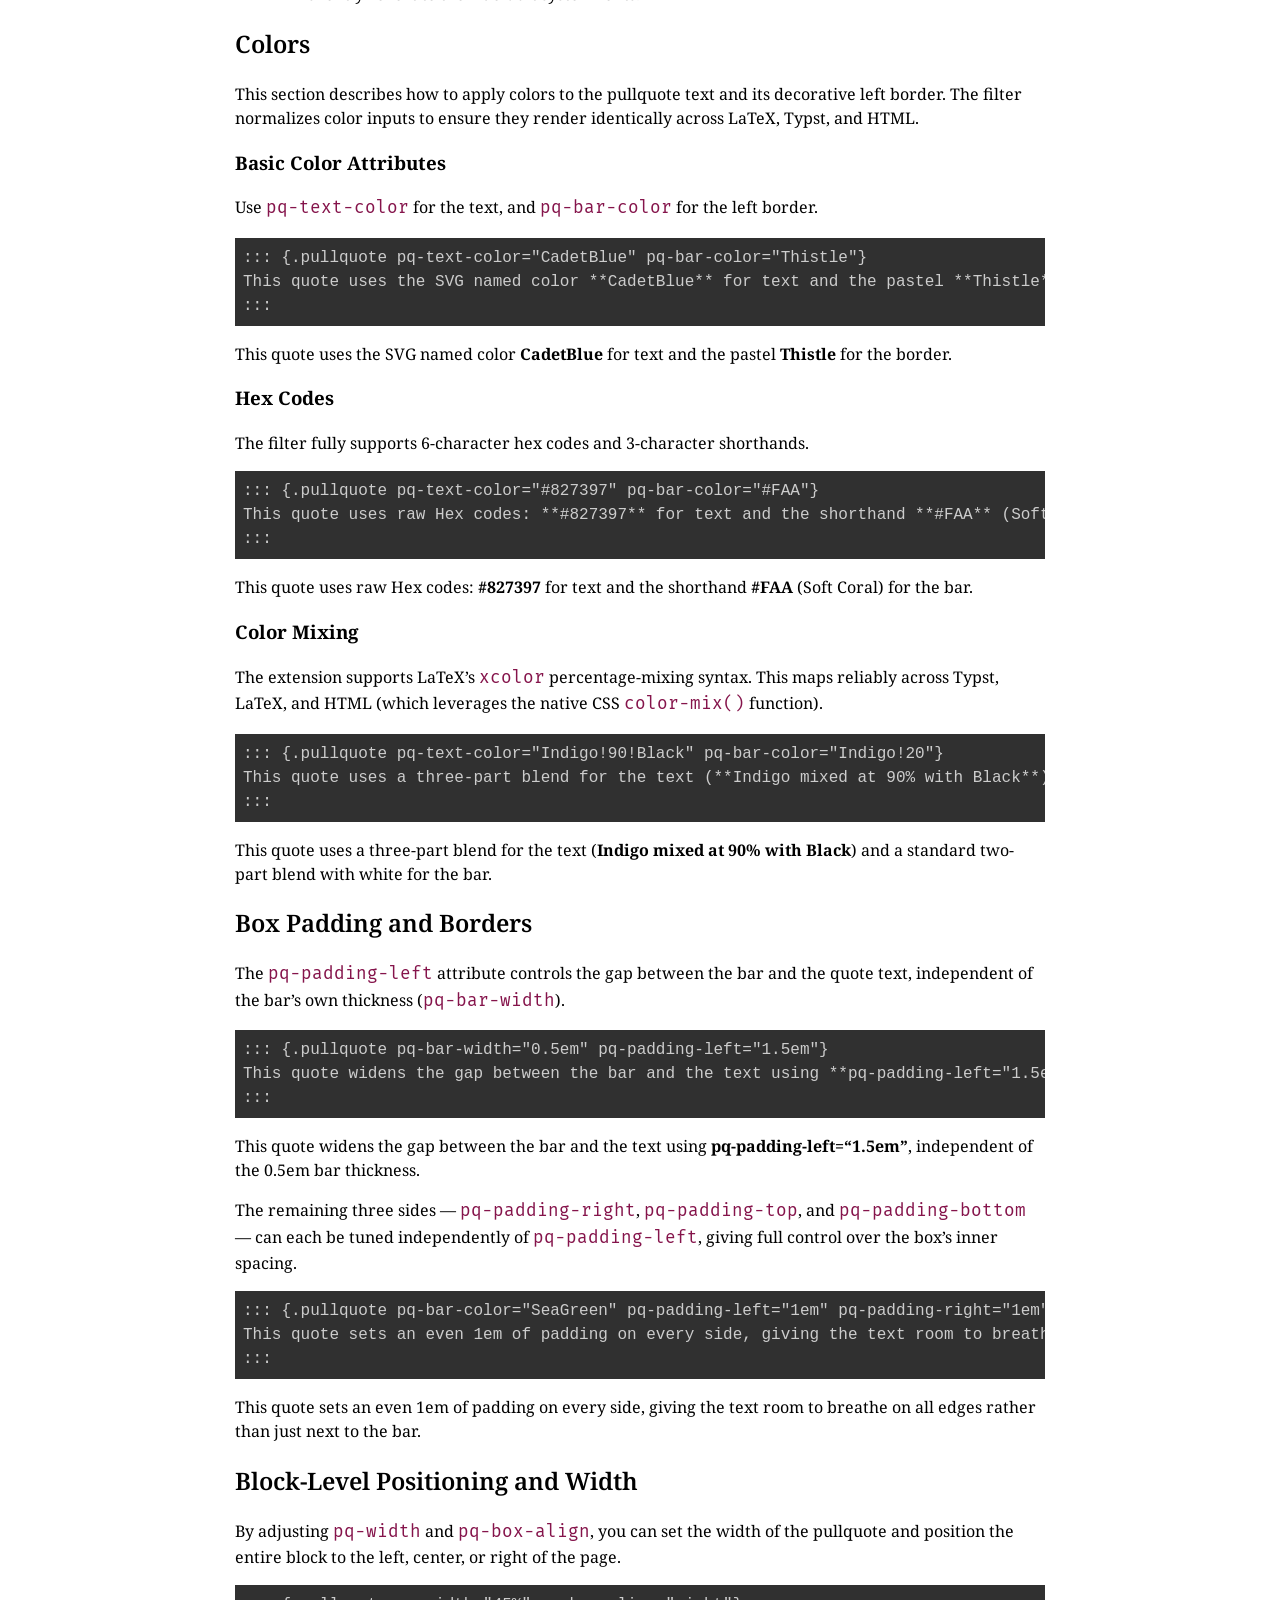
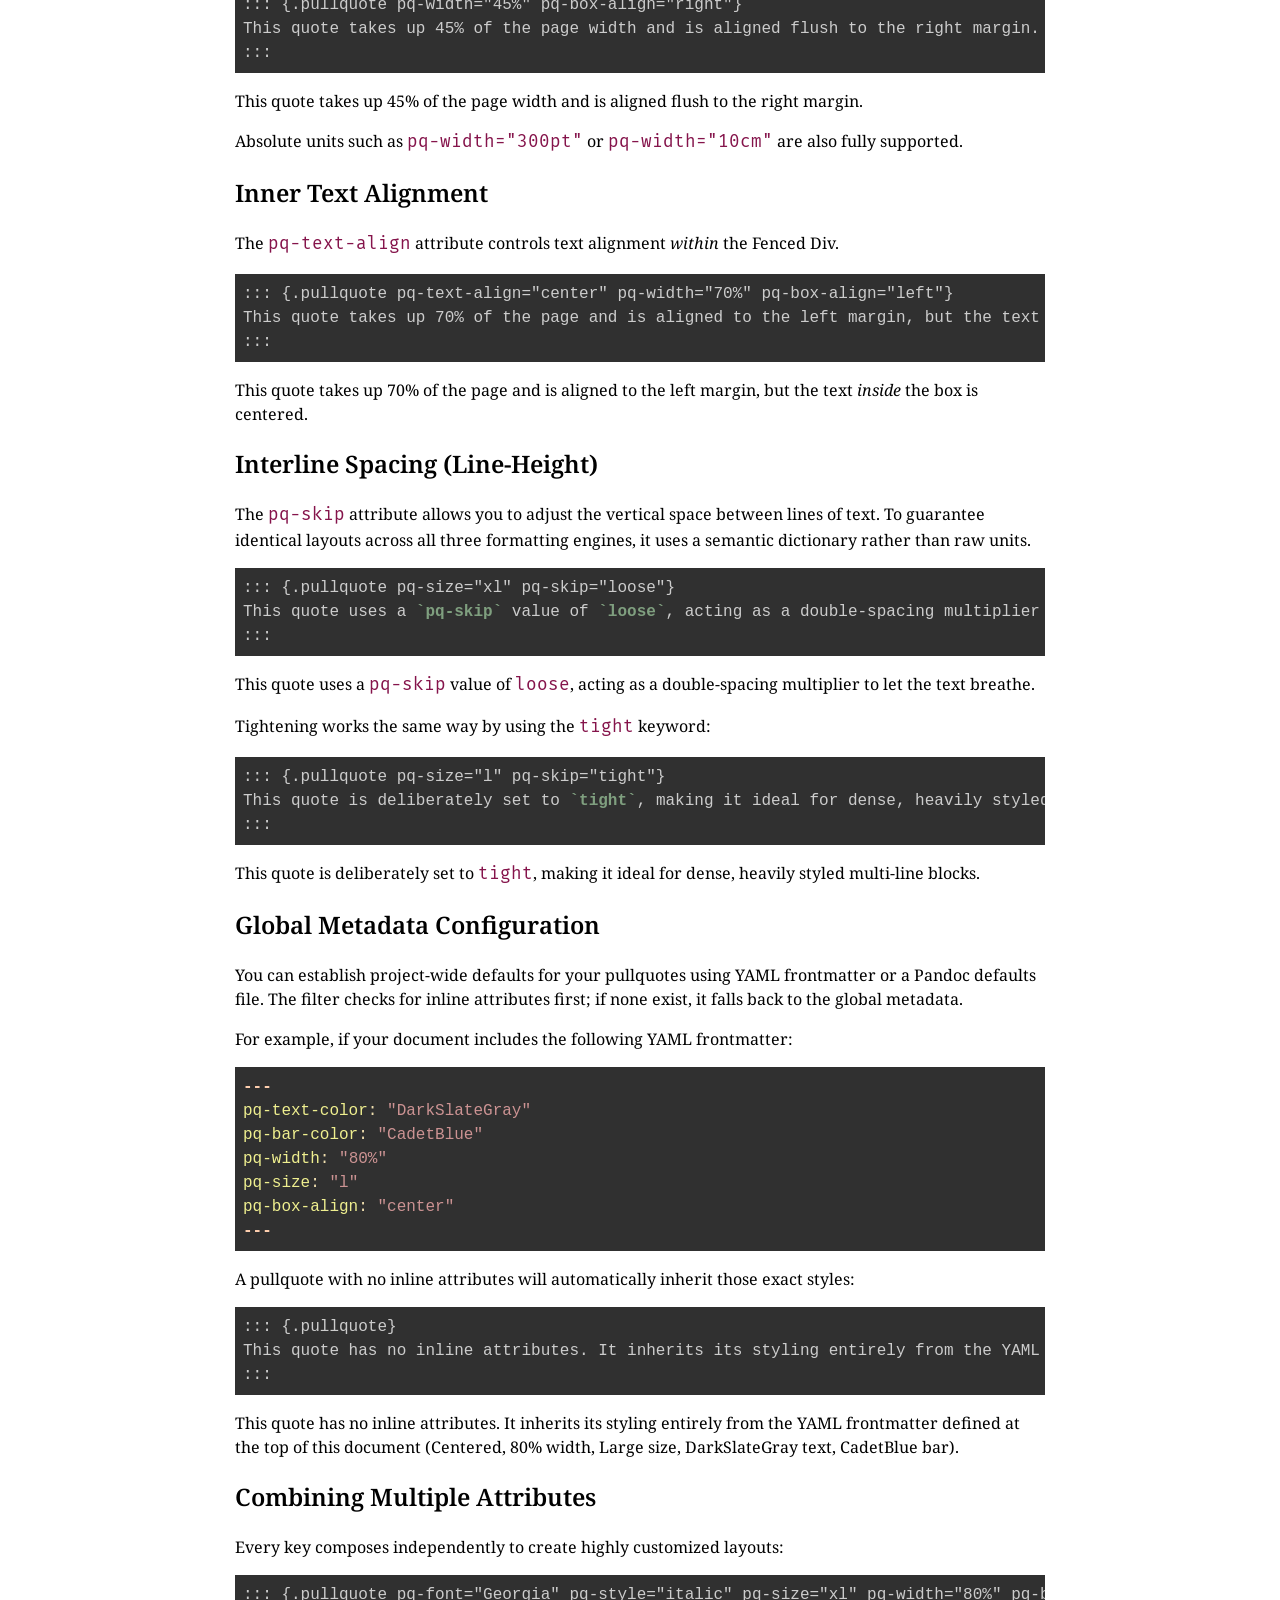
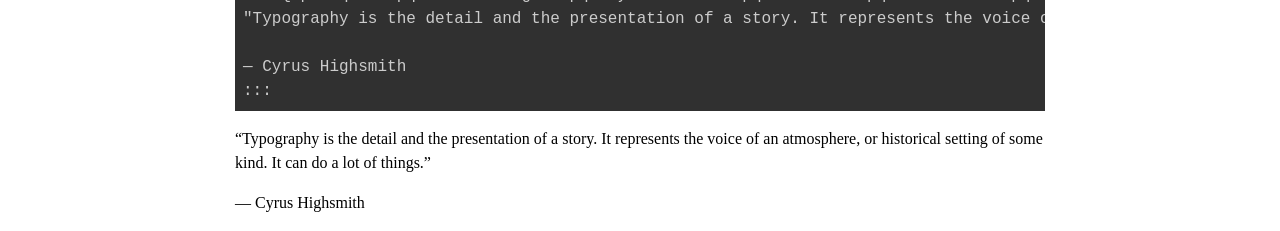
==== commit d6bf9fc7: "Rewrite filter as delegated architecture and release 2.0.0 - Filter now passes structured data (CSS " ====
--- a/docs/pullquote-examples.html
+++ b/docs/pullquote-examples.html
@@ -5,7 +5,7 @@
   <meta name="generator" content="pandoc 3.11" />
   <meta name="viewport" content="width=device-width, initial-scale=1.0, user-scalable=yes" />
   <meta name="author" content="Nandakumar Chandrasekhar" />
-  <meta name="dcterms.date" content="2026-09-11" />
+  <meta name="dcterms.date" content="2026-09-14" />
   <title>Demonstration of the Pullquote Filter for Pandoc</title>
   <style>
     /* Default styles provided by pandoc.
@@ -93,74 +93,99 @@
     code span.vs { color: #cc9393; } /* VerbatimString */
     code span.wa { color: #7f9f7f; font-weight: bold; } /* Warning */
   </style>
+  <link rel="stylesheet" href="pullquote.css" />
   <link rel="stylesheet" href="preview-styles.css" />
 </head>
 <body>
 <header id="title-block-header">
 <h1 class="title">Demonstration of the Pullquote Filter for Pandoc</h1>
 <p class="author">Nandakumar Chandrasekhar</p>
-<p class="date">2026-09-11</p>
+<p class="date">2026-09-14</p>
 </header>
 <h2 id="introduction">Introduction</h2>
 <p>This document showcases the features of the <code>pullquote</code>
 Pandoc Lua filter. Each example displays the required Markdown syntax
 alongside its rendered output, ensuring visually identical layouts
 across LaTeX (PDF), Typst (PDF), and HTML formats.</p>
-<p><strong>Backend Note:</strong> Typst and HTML outputs are fully
-standalone. For LaTeX output, you must include the provided
-<code>pullquote.tex</code> file in your document’s preamble. You can do
-this by passing <code>--include-in-header=pullquote.tex</code> to your
-Pandoc command or by referencing it in your document’s YAML
-metadata.</p>
+<p><strong>Backend Note:</strong> The <code>pullquote</code> filter uses
+a delegated architecture, meaning no format is standalone. You must
+provide the corresponding companion file to your typesetting engine:</p>
+<ul>
+<li><strong>LaTeX:</strong> Include <code>pullquote.tex</code> in your
+document’s preamble (e.g., by passing
+<code>--include-in-header=pullquote.tex</code> to Pandoc or referencing
+it in your YAML metadata).</li>
+<li><strong>Typst:</strong> Include <code>pullquote.typ</code> in your
+document’s preamble (e.g., by passing
+<code>--include-in-header=pullquote.typ</code> to Pandoc or referencing
+it in your YAML metadata).</li>
+<li><strong>HTML:</strong> Link <code>pullquote.css</code> (e.g., by
+passing <code>--css=pullquote.css</code> to Pandoc).</li>
+</ul>
 <p>The extension leverages Pandoc’s <code>fenced_divs</code> extension.
 If this is disabled, the filter will issue a terminal warning and render
 the elements as raw text instead of applying the styles.</p>
 <h2 id="fenced-divs-invocations">Fenced Divs Invocations</h2>
-<p>This filter follows Pandoc’s standard conventions for container-based
-styling. Because pullquotes are inherently block-level elements, they
-are invoked exclusively using Fenced Divs with the
-<code>.pullquote</code> class.</p>
+<p>In accordance with Pandoc’s standard conventions for styling block
+elements, pullquotes must be instantiated exclusively via Fenced Divs
+using <code>.pullquote</code> class.</p>
 <div class="sourceCode" id="cb1"><pre
 class="sourceCode markdown"><code class="sourceCode markdown"><span id="cb1-1"><a href="#cb1-1" aria-hidden="true" tabindex="-1"></a>::: {.pullquote}</span>
 <span id="cb1-2"><a href="#cb1-2" aria-hidden="true" tabindex="-1"></a>&quot;Typography is the craft of endowing human language with a durable visual form.&quot;</span>
 <span id="cb1-3"><a href="#cb1-3" aria-hidden="true" tabindex="-1"></a>--- Robert Bringhurst</span>
 <span id="cb1-4"><a href="#cb1-4" aria-hidden="true" tabindex="-1"></a>:::</span></code></pre></div>
-<div class="pullquote"
-style=" display: block !important; box-sizing: border-box !important; padding-left: 1em !important; padding-right: 0 !important; padding-top: 0.25em !important; padding-bottom: 0.25em !important; line-height: 1.5 !important; width: 80% !important; color: #2F4F4F !important; border-left: 0.25em solid #5F9EA0 !important; margin: 1.5rem auto !important; font-size: 1.2rem !important; font-style: italic !important; font-family: &quot;Noto Serif&quot;, serif !important;">
-“Typography is the craft of endowing human language with a durable
-visual form.” — Robert Bringhurst
+<div class="pullquote" style="--pq-line-height: 1.35;"
+data-pq-html-unit="rem">
+<p>“Typography is the craft of endowing human language with a durable
+visual form.” — Robert Bringhurst</p>
 </div>
 <h2 id="font-sizing">Font Sizing</h2>
 <p>The extension provides a sizing scale to adjust the text relative to
-the document’s base font size. While the filter supports a full 9-step
-scale (from <code>3xs</code> to <code>3xl</code>) alongside custom
+the document’s base font size. While the filter supports a full 5-step
+scale (from <code>s</code> to <code>2xl</code>) alongside custom
 arbitrary units, the larger sizes below are the most practical for
-pullquotes. If omitted, it defaults to the <code>l</code> (large)
-scale.</p>
+pullquotes. If omitted, it naturally inherits the document’s current
+font size.</p>
 <p><strong>Rendered Sizing Scale:</strong></p>
-<div class="pullquote" data-pq-size="m"
-style=" display: block !important; box-sizing: border-box !important; padding-left: 1em !important; padding-right: 0 !important; padding-top: 0.25em !important; padding-bottom: 0.25em !important; line-height: 1.5 !important; width: 80% !important; color: #2F4F4F !important; border-left: 0.25em solid #5F9EA0 !important; margin: 1.5rem auto !important; font-size: 1.0rem !important; font-style: italic !important; font-family: &quot;Noto Serif&quot;, serif !important;">
-<strong>pq-size=“m”:</strong> Medium (Base document size)
-</div>
-<div class="pullquote" data-pq-size="l"
-style=" display: block !important; box-sizing: border-box !important; padding-left: 1em !important; padding-right: 0 !important; padding-top: 0.25em !important; padding-bottom: 0.25em !important; line-height: 1.5 !important; width: 80% !important; color: #2F4F4F !important; border-left: 0.25em solid #5F9EA0 !important; margin: 1.5rem auto !important; font-size: 1.2rem !important; font-style: italic !important; font-family: &quot;Noto Serif&quot;, serif !important;">
-<strong>pq-size=“l”:</strong> Large (The Default Size)
-</div>
-<div class="pullquote" data-pq-size="xl"
-style=" display: block !important; box-sizing: border-box !important; padding-left: 1em !important; padding-right: 0 !important; padding-top: 0.25em !important; padding-bottom: 0.25em !important; line-height: 1.5 !important; width: 80% !important; color: #2F4F4F !important; border-left: 0.25em solid #5F9EA0 !important; margin: 1.5rem auto !important; font-size: 1.44rem !important; font-style: italic !important; font-family: &quot;Noto Serif&quot;, serif !important;">
-<strong>pq-size=“xl”:</strong> Extra Large
-</div>
+<div class="sourceCode" id="cb2"><pre
+class="sourceCode markdown"><code class="sourceCode markdown"><span id="cb2-1"><a href="#cb2-1" aria-hidden="true" tabindex="-1"></a>::: {.pullquote pq-size=&quot;m&quot;}</span>
+<span id="cb2-2"><a href="#cb2-2" aria-hidden="true" tabindex="-1"></a>**pq-size=&quot;m&quot;:** Medium (Base document size)</span>
+<span id="cb2-3"><a href="#cb2-3" aria-hidden="true" tabindex="-1"></a>:::</span></code></pre></div>
+<div class="pullquote" data-pq-size="m" style="--pq-line-height: 1.35;"
+data-pq-html-unit="rem">
+<p><strong>pq-size=“m”:</strong> Medium (Base document size)</p>
+</div>
+<div class="sourceCode" id="cb3"><pre
+class="sourceCode markdown"><code class="sourceCode markdown"><span id="cb3-1"><a href="#cb3-1" aria-hidden="true" tabindex="-1"></a>::: {.pullquote pq-size=&quot;l&quot;}</span>
+<span id="cb3-2"><a href="#cb3-2" aria-hidden="true" tabindex="-1"></a>**pq-size=&quot;l&quot;:** Large</span>
+<span id="cb3-3"><a href="#cb3-3" aria-hidden="true" tabindex="-1"></a>:::</span></code></pre></div>
+<div class="pullquote" data-pq-size="l" style="--pq-line-height: 1.35;"
+data-pq-html-unit="rem">
+<p><strong>pq-size=“l”:</strong> Large</p>
+</div>
+<div class="sourceCode" id="cb4"><pre
+class="sourceCode markdown"><code class="sourceCode markdown"><span id="cb4-1"><a href="#cb4-1" aria-hidden="true" tabindex="-1"></a>::: {.pullquote pq-size=&quot;xl&quot;}</span>
+<span id="cb4-2"><a href="#cb4-2" aria-hidden="true" tabindex="-1"></a>**pq-size=&quot;xl&quot;:** Extra Large</span>
+<span id="cb4-3"><a href="#cb4-3" aria-hidden="true" tabindex="-1"></a>:::</span></code></pre></div>
+<div class="pullquote" data-pq-size="xl" style="--pq-line-height: 1.35;"
+data-pq-html-unit="rem">
+<p><strong>pq-size=“xl”:</strong> Extra Large</p>
+</div>
+<div class="sourceCode" id="cb5"><pre
+class="sourceCode markdown"><code class="sourceCode markdown"><span id="cb5-1"><a href="#cb5-1" aria-hidden="true" tabindex="-1"></a>::: {.pullquote pq-size=&quot;2xl&quot;}</span>
+<span id="cb5-2"><a href="#cb5-2" aria-hidden="true" tabindex="-1"></a>**pq-size=&quot;2xl&quot;:** Extra Extra Large</span>
+<span id="cb5-3"><a href="#cb5-3" aria-hidden="true" tabindex="-1"></a>:::</span></code></pre></div>
 <div class="pullquote" data-pq-size="2xl"
-style=" display: block !important; box-sizing: border-box !important; padding-left: 1em !important; padding-right: 0 !important; padding-top: 0.25em !important; padding-bottom: 0.25em !important; line-height: 1.5 !important; width: 80% !important; color: #2F4F4F !important; border-left: 0.25em solid #5F9EA0 !important; margin: 1.5rem auto !important; font-size: 1.728rem !important; font-style: italic !important; font-family: &quot;Noto Serif&quot;, serif !important;">
-<strong>pq-size=“2xl”:</strong> Extra Extra Large
-</div>
-<div class="pullquote" data-pq-size="3xl"
-style=" display: block !important; box-sizing: border-box !important; padding-left: 1em !important; padding-right: 0 !important; padding-top: 0.25em !important; padding-bottom: 0.25em !important; line-height: 1.5 !important; width: 80% !important; color: #2F4F4F !important; border-left: 0.25em solid #5F9EA0 !important; margin: 1.5rem auto !important; font-size: 2.0736rem !important; font-style: italic !important; font-family: &quot;Noto Serif&quot;, serif !important;">
-<strong>pq-size=“3xl”:</strong> Extra Extra Extra Large
-</div>
-<div class="pullquote" data-pq-size="24pt"
-style=" display: block !important; box-sizing: border-box !important; padding-left: 1em !important; padding-right: 0 !important; padding-top: 0.25em !important; padding-bottom: 0.25em !important; line-height: 1.5 !important; width: 80% !important; color: #2F4F4F !important; border-left: 0.25em solid #5F9EA0 !important; margin: 1.5rem auto !important; font-size: 24pt !important; font-style: italic !important; font-family: &quot;Noto Serif&quot;, serif !important;">
-<strong>pq-size=“24pt”:</strong> Custom Arbitrary Dimensions
+style="--pq-line-height: 1.35;" data-pq-html-unit="rem">
+<p><strong>pq-size=“2xl”:</strong> Extra Extra Large</p>
+</div>
+<div class="sourceCode" id="cb6"><pre
+class="sourceCode markdown"><code class="sourceCode markdown"><span id="cb6-1"><a href="#cb6-1" aria-hidden="true" tabindex="-1"></a>::: {.pullquote pq-size=&quot;24pt&quot;}</span>
+<span id="cb6-2"><a href="#cb6-2" aria-hidden="true" tabindex="-1"></a>**pq-size=&quot;24pt&quot;:** Custom Arbitrary Dimensions</span>
+<span id="cb6-3"><a href="#cb6-3" aria-hidden="true" tabindex="-1"></a>:::</span></code></pre></div>
+<div class="pullquote" style="font-size: 24pt; --pq-line-height: 1.35;"
+data-pq-html-unit="rem">
+<p><strong>pq-size=“24pt”:</strong> Custom Arbitrary Dimensions</p>
 </div>
 <h3 id="html-sizing-unit">HTML Sizing Unit</h3>
 <p>For HTML output only, the <code>pq-html-unit</code> attribute
@@ -169,261 +194,196 @@
 — useful if your CSS framework scales typography off <code>em</code>
 rather than the document root. LaTeX and Typst are unaffected, since
 this attribute only controls CSS unit selection.</p>
-<div class="sourceCode" id="cb2"><pre
-class="sourceCode markdown"><code class="sourceCode markdown"><span id="cb2-1"><a href="#cb2-1" aria-hidden="true" tabindex="-1"></a>::: {.pullquote pq-size=&quot;l&quot; pq-html-unit=&quot;em&quot;}</span>
-<span id="cb2-2"><a href="#cb2-2" aria-hidden="true" tabindex="-1"></a>**pq-html-unit=&quot;em&quot;:** This quote scales using em units instead of the default rem.</span>
-<span id="cb2-3"><a href="#cb2-3" aria-hidden="true" tabindex="-1"></a>:::</span></code></pre></div>
-<div class="pullquote" data-pq-size="l" data-pq-html-unit="em"
-style=" display: block !important; box-sizing: border-box !important; padding-left: 1em !important; padding-right: 0 !important; padding-top: 0.25em !important; padding-bottom: 0.25em !important; line-height: 1.5 !important; width: 80% !important; color: #2F4F4F !important; border-left: 0.25em solid #5F9EA0 !important; margin: 1.5rem auto !important; font-size: 1.2em !important; font-style: italic !important; font-family: &quot;Noto Serif&quot;, serif !important;">
-<strong>pq-html-unit=“em”:</strong> This quote scales using em units
-instead of the default rem.
-</div>
-<h2 id="font-weights-shapes-and-families">Font Weights, Shapes, and
-Families</h2>
+<div class="sourceCode" id="cb7"><pre
+class="sourceCode markdown"><code class="sourceCode markdown"><span id="cb7-1"><a href="#cb7-1" aria-hidden="true" tabindex="-1"></a>::: {.pullquote pq-size=&quot;l&quot; pq-html-unit=&quot;em&quot;}</span>
+<span id="cb7-2"><a href="#cb7-2" aria-hidden="true" tabindex="-1"></a>**pq-html-unit=&quot;em&quot;:** This quote scales using em units instead of the default rem.</span>
+<span id="cb7-3"><a href="#cb7-3" aria-hidden="true" tabindex="-1"></a>:::</span></code></pre></div>
+<div class="pullquote" data-pq-size="l" style="--pq-line-height: 1.35;"
+data-pq-html-unit="em">
+<p><strong>pq-html-unit=“em”:</strong> This quote scales using em units
+instead of the default rem.</p>
+</div>
+<h2 id="font-weights-and-shapes">Font Weights and Shapes</h2>
 <p>The extension provides predefined typographic utility attributes.
 These styles are mapped to equivalent rendering properties across all
 formats to ensure consistent output, regardless of the underlying
 engine.</p>
 <h3 id="font-weights">Font Weights</h3>
-<div class="sourceCode" id="cb3"><pre
-class="sourceCode markdown"><code class="sourceCode markdown"><span id="cb3-1"><a href="#cb3-1" aria-hidden="true" tabindex="-1"></a>::: {.pullquote pq-weight=&quot;bold&quot;}</span>
-<span id="cb3-2"><a href="#cb3-2" aria-hidden="true" tabindex="-1"></a>This paragraph is in bold weight.</span>
-<span id="cb3-3"><a href="#cb3-3" aria-hidden="true" tabindex="-1"></a>:::</span></code></pre></div>
-<div class="pullquote" data-pq-weight="bold"
-style=" display: block !important; box-sizing: border-box !important; padding-left: 1em !important; padding-right: 0 !important; padding-top: 0.25em !important; padding-bottom: 0.25em !important; line-height: 1.5 !important; width: 80% !important; color: #2F4F4F !important; border-left: 0.25em solid #5F9EA0 !important; margin: 1.5rem auto !important; font-size: 1.2rem !important; font-weight: bold !important; font-style: italic !important; font-family: &quot;Noto Serif&quot;, serif !important;">
-This paragraph is in bold weight.
+<div class="sourceCode" id="cb8"><pre
+class="sourceCode markdown"><code class="sourceCode markdown"><span id="cb8-1"><a href="#cb8-1" aria-hidden="true" tabindex="-1"></a>::: {.pullquote pq-weight=&quot;bold&quot;}</span>
+<span id="cb8-2"><a href="#cb8-2" aria-hidden="true" tabindex="-1"></a>This paragraph is in bold weight.</span>
+<span id="cb8-3"><a href="#cb8-3" aria-hidden="true" tabindex="-1"></a>:::</span></code></pre></div>
+<div class="pullquote" style="--pq-line-height: 1.35;"
+data-pq-html-unit="rem" data-pq-weight="bold">
+<p>This paragraph is in bold weight.</p>
 </div>
 <h3 id="font-styles">Font Styles</h3>
-<p>By default, pullquotes render in italics. You can override this using
-the style utilities.</p>
-<div class="sourceCode" id="cb4"><pre
-class="sourceCode markdown"><code class="sourceCode markdown"><span id="cb4-1"><a href="#cb4-1" aria-hidden="true" tabindex="-1"></a>::: {.pullquote pq-style=&quot;upright&quot;}</span>
-<span id="cb4-2"><a href="#cb4-2" aria-hidden="true" tabindex="-1"></a>This paragraph is explicitly rendered upright (non-italicized).</span>
-<span id="cb4-3"><a href="#cb4-3" aria-hidden="true" tabindex="-1"></a>:::</span></code></pre></div>
-<div class="pullquote" data-pq-style="upright"
-style=" display: block !important; box-sizing: border-box !important; padding-left: 1em !important; padding-right: 0 !important; padding-top: 0.25em !important; padding-bottom: 0.25em !important; line-height: 1.5 !important; width: 80% !important; color: #2F4F4F !important; border-left: 0.25em solid #5F9EA0 !important; margin: 1.5rem auto !important; font-size: 1.2rem !important; font-style: normal !important; font-family: &quot;Noto Serif&quot;, serif !important;">
-This paragraph is explicitly rendered upright (non-italicized).
-</div>
-<h3 id="font-families">Font Families</h3>
-<p><code>pq-family="serif"</code>/<code>"sans"</code>/<code>"mono"</code>
-resolves to the same
-<code>mainfont</code>/<code>sansfont</code>/<code>monofont</code> (or
-<code>codefont</code> for mono) across LaTeX, Typst, and HTML, so a
-pullquote always matches the rest of your document — there’s no separate
-font to configure per format.</p>
-<div class="sourceCode" id="cb5"><pre
-class="sourceCode markdown"><code class="sourceCode markdown"><span id="cb5-1"><a href="#cb5-1" aria-hidden="true" tabindex="-1"></a>::: {.pullquote pq-family=&quot;serif&quot;}</span>
-<span id="cb5-2"><a href="#cb5-2" aria-hidden="true" tabindex="-1"></a>This paragraph is in serif.</span>
-<span id="cb5-3"><a href="#cb5-3" aria-hidden="true" tabindex="-1"></a>:::</span>
-<span id="cb5-4"><a href="#cb5-4" aria-hidden="true" tabindex="-1"></a></span>
-<span id="cb5-5"><a href="#cb5-5" aria-hidden="true" tabindex="-1"></a>::: {.pullquote pq-family=&quot;sans&quot;}</span>
-<span id="cb5-6"><a href="#cb5-6" aria-hidden="true" tabindex="-1"></a>This paragraph is in sans-serif.</span>
-<span id="cb5-7"><a href="#cb5-7" aria-hidden="true" tabindex="-1"></a>:::</span>
-<span id="cb5-8"><a href="#cb5-8" aria-hidden="true" tabindex="-1"></a></span>
-<span id="cb5-9"><a href="#cb5-9" aria-hidden="true" tabindex="-1"></a>::: {.pullquote pq-family=&quot;mono&quot;}</span>
-<span id="cb5-10"><a href="#cb5-10" aria-hidden="true" tabindex="-1"></a>This paragraph is in monospace.</span>
-<span id="cb5-11"><a href="#cb5-11" aria-hidden="true" tabindex="-1"></a>:::</span></code></pre></div>
-<div class="pullquote" data-pq-family="serif"
-style=" display: block !important; box-sizing: border-box !important; padding-left: 1em !important; padding-right: 0 !important; padding-top: 0.25em !important; padding-bottom: 0.25em !important; line-height: 1.5 !important; width: 80% !important; color: #2F4F4F !important; border-left: 0.25em solid #5F9EA0 !important; margin: 1.5rem auto !important; font-size: 1.2rem !important; font-style: italic !important; font-family: &quot;Noto Serif&quot;, serif !important;">
-This paragraph is in serif.
-</div>
-<div class="pullquote" data-pq-family="sans"
-style=" display: block !important; box-sizing: border-box !important; padding-left: 1em !important; padding-right: 0 !important; padding-top: 0.25em !important; padding-bottom: 0.25em !important; line-height: 1.5 !important; width: 80% !important; color: #2F4F4F !important; border-left: 0.25em solid #5F9EA0 !important; margin: 1.5rem auto !important; font-size: 1.2rem !important; font-style: italic !important; font-family: &quot;Noto Sans&quot;, sans-serif !important;">
-This paragraph is in sans-serif.
-</div>
-<div class="pullquote" data-pq-family="mono"
-style=" display: block !important; box-sizing: border-box !important; padding-left: 1em !important; padding-right: 0 !important; padding-top: 0.25em !important; padding-bottom: 0.25em !important; line-height: 1.5 !important; width: 80% !important; color: #2F4F4F !important; border-left: 0.25em solid #5F9EA0 !important; margin: 1.5rem auto !important; font-size: 1.2rem !important; font-style: italic !important; font-family: &quot;Fira Mono&quot;, monospace !important;">
-This paragraph is in monospace.
-</div>
-<p><code>pq-family</code> defaults to <code>serif</code> when omitted,
-so an un-styled pullquote already matches your document’s
-<code>mainfont</code> without needing <code>pq-family="serif"</code>
-explicitly.</p>
-<h3 id="custom-font-names">Custom Font Names</h3>
-<p>Any value other than <code>serif</code>, <code>sans</code>, or
-<code>mono</code> is treated as a literal font name, applied directly
-instead of going through
-<code>mainfont</code>/<code>sansfont</code>/<code>monofont</code> —
-useful for giving one specific pullquote its own distinct look,
-independent of the rest of the document.</p>
-<div class="sourceCode" id="cb6"><pre
-class="sourceCode markdown"><code class="sourceCode markdown"><span id="cb6-1"><a href="#cb6-1" aria-hidden="true" tabindex="-1"></a>::: {.pullquote pq-family=&quot;Libre Baskerville&quot;}</span>
-<span id="cb6-2"><a href="#cb6-2" aria-hidden="true" tabindex="-1"></a>This pullquote uses a specific display font, independent of the document&#39;s mainfont.</span>
-<span id="cb6-3"><a href="#cb6-3" aria-hidden="true" tabindex="-1"></a>:::</span></code></pre></div>
-<div class="pullquote" data-pq-family="Libre Baskerville"
-style=" display: block !important; box-sizing: border-box !important; padding-left: 1em !important; padding-right: 0 !important; padding-top: 0.25em !important; padding-bottom: 0.25em !important; line-height: 1.5 !important; width: 80% !important; color: #2F4F4F !important; border-left: 0.25em solid #5F9EA0 !important; margin: 1.5rem auto !important; font-size: 1.2rem !important; font-style: italic !important; font-family: &quot;Libre Baskerville&quot;, serif !important;">
-This pullquote uses a specific display font, independent of the
-document’s mainfont.
+<p>By default, pullquotes perfectly inherit the surrounding document’s
+font style. You can override this using the style utilities.</p>
+<div class="sourceCode" id="cb9"><pre
+class="sourceCode markdown"><code class="sourceCode markdown"><span id="cb9-1"><a href="#cb9-1" aria-hidden="true" tabindex="-1"></a>::: {.pullquote pq-style=&quot;italic&quot;}</span>
+<span id="cb9-2"><a href="#cb9-2" aria-hidden="true" tabindex="-1"></a>This paragraph is explicitly rendered in italics, overriding the inherited body text style.</span>
+<span id="cb9-3"><a href="#cb9-3" aria-hidden="true" tabindex="-1"></a>:::</span></code></pre></div>
+<div class="pullquote" style="--pq-line-height: 1.35;"
+data-pq-html-unit="rem" data-pq-style="italic">
+<p>This paragraph is explicitly rendered in italics, overriding the
+inherited body text style.</p>
+</div>
+<h2 id="custom-fonts">Custom Fonts</h2>
+<p>Because pullquotes are designed to fit seamlessly into your existing
+layout, they automatically inherit your document’s ambient font settings
+(such as the <code>mainfont</code> defined in your YAML
+<code>variables:</code> block). You do not need to configure anything
+specially for the filter. However, if you want a specific quote to
+visually break away from the body text, you can override it using the
+<code>pq-font</code> attribute.</p>
+<p>You must pass the exact, literal font name you wish to use.</p>
+<div class="sourceCode" id="cb10"><pre
+class="sourceCode markdown"><code class="sourceCode markdown"><span id="cb10-1"><a href="#cb10-1" aria-hidden="true" tabindex="-1"></a>::: {.pullquote pq-font=&quot;Georgia&quot;}</span>
+<span id="cb10-2"><a href="#cb10-2" aria-hidden="true" tabindex="-1"></a>This pullquote overrides the document defaults and explicitly uses the Georgia font.</span>
+<span id="cb10-3"><a href="#cb10-3" aria-hidden="true" tabindex="-1"></a>:::</span></code></pre></div>
+<div class="pullquote"
+style="font-family: &#39;Georgia&#39;; --pq-line-height: 1.35;"
+data-pq-html-unit="rem" data-pq-font="Georgia">
+<p>This pullquote overrides the document defaults and explicitly uses
+the Georgia font.</p>
 </div>
 <blockquote>
-<p><strong>No Font Validation:</strong> The filter does not check
-whether the named font actually exists — if it isn’t available, LaTeX’s
-<code>fontspec</code> raises a hard compile error, while Typst warns and
-substitutes a fallback. Neither is caught by this filter; both are the
-engine’s own native behavior.</p>
+<p><strong>No Font Validation:</strong> The filter passes this name
+directly to the typesetting engine without checking if the font is
+actually available. If the font is unavailable, LaTeX’s
+<code>fontspec</code> will halt with a compile error, Typst will
+substitute a fallback issuing a warning, and HTML browsers will silently
+revert to their default system fonts.</p>
 </blockquote>
-<!-- -->
-<blockquote>
-<p><strong>Typst Note:</strong> Typst ships no default sans-serif font.
-If you use <code>pq-family="sans"</code> with Typst output, set
-<code>sansfont</code> in your metadata explicitly — otherwise the filter
-falls back to a best-effort chain (<code>Noto Sans</code>,
-<code>DejaVu Sans</code>, <code>Liberation Sans</code>,
-<code>Arial</code>, <code>Helvetica</code>) and emits a warning to
-<code>stderr</code>.</p>
-</blockquote>
-<h2 id="colors-and-borders">Colors and Borders</h2>
+<h2 id="colors">Colors</h2>
 <p>This section describes how to apply colors to the pullquote text and
 its decorative left border. The filter normalizes color inputs to ensure
 they render identically across LaTeX, Typst, and HTML.</p>
 <h3 id="basic-color-attributes">Basic Color Attributes</h3>
-<p>Use <code>pq-text-color</code> for the text,
-<code>pq-bar-color</code> for the left border, and
-<code>pq-bar-width</code> to adjust the border’s thickness.</p>
-<div class="sourceCode" id="cb7"><pre
-class="sourceCode markdown"><code class="sourceCode markdown"><span id="cb7-1"><a href="#cb7-1" aria-hidden="true" tabindex="-1"></a>::: {.pullquote pq-text-color=&quot;CadetBlue&quot; pq-bar-color=&quot;Thistle&quot; pq-bar-width=&quot;0.5rem&quot;}</span>
-<span id="cb7-2"><a href="#cb7-2" aria-hidden="true" tabindex="-1"></a>This quote uses the SVG named color **CadetBlue** for text and the pastel **Thistle** for a thick 0.5rem border.</span>
-<span id="cb7-3"><a href="#cb7-3" aria-hidden="true" tabindex="-1"></a>:::</span></code></pre></div>
-<div class="pullquote" data-pq-text-color="CadetBlue"
-data-pq-bar-color="Thistle" data-pq-bar-width="0.5rem"
-style=" display: block !important; box-sizing: border-box !important; padding-left: 1em !important; padding-right: 0 !important; padding-top: 0.25em !important; padding-bottom: 0.25em !important; line-height: 1.5 !important; width: 80% !important; color: #5F9EA0 !important; border-left: 0.5rem solid #D8BFD8 !important; margin: 1.5rem auto !important; font-size: 1.2rem !important; font-style: italic !important; font-family: &quot;Noto Serif&quot;, serif !important;">
-This quote uses the SVG named color <strong>CadetBlue</strong> for text
-and the pastel <strong>Thistle</strong> for a thick 0.5rem border.
-</div>
-<h3 id="bar-spacing">Bar Spacing</h3>
+<p>Use <code>pq-text-color</code> for the text, and
+<code>pq-bar-color</code> for the left border.</p>
+<div class="sourceCode" id="cb11"><pre
+class="sourceCode markdown"><code class="sourceCode markdown"><span id="cb11-1"><a href="#cb11-1" aria-hidden="true" tabindex="-1"></a>::: {.pullquote pq-text-color=&quot;CadetBlue&quot; pq-bar-color=&quot;Thistle&quot;}</span>
+<span id="cb11-2"><a href="#cb11-2" aria-hidden="true" tabindex="-1"></a>This quote uses the SVG named color **CadetBlue** for text and the pastel **Thistle** for the border.</span>
+<span id="cb11-3"><a href="#cb11-3" aria-hidden="true" tabindex="-1"></a>:::</span></code></pre></div>
+<div class="pullquote"
+style="--pq-text-color: #5F9EA0; --pq-bar-color: #D8BFD8; --pq-line-height: 1.35;"
+data-pq-html-unit="rem">
+<p>This quote uses the SVG named color <strong>CadetBlue</strong> for
+text and the pastel <strong>Thistle</strong> for the border.</p>
+</div>
+<h3 id="hex-codes">Hex Codes</h3>
+<p>The filter fully supports 6-character hex codes and 3-character
+shorthands.</p>
+<div class="sourceCode" id="cb12"><pre
+class="sourceCode markdown"><code class="sourceCode markdown"><span id="cb12-1"><a href="#cb12-1" aria-hidden="true" tabindex="-1"></a>::: {.pullquote pq-text-color=&quot;#827397&quot; pq-bar-color=&quot;#FAA&quot;}</span>
+<span id="cb12-2"><a href="#cb12-2" aria-hidden="true" tabindex="-1"></a>This quote uses raw Hex codes: **#827397** for text and the shorthand **#FAA** (Soft Coral) for the bar.</span>
+<span id="cb12-3"><a href="#cb12-3" aria-hidden="true" tabindex="-1"></a>:::</span></code></pre></div>
+<div class="pullquote"
+style="--pq-text-color: #827397; --pq-bar-color: #FFAAAA; --pq-line-height: 1.35;"
+data-pq-html-unit="rem">
+<p>This quote uses raw Hex codes: <strong>#827397</strong> for text and
+the shorthand <strong>#FAA</strong> (Soft Coral) for the bar.</p>
+</div>
+<h3 id="color-mixing">Color Mixing</h3>
+<p>The extension supports LaTeX’s <code>xcolor</code> percentage-mixing
+syntax. This maps reliably across Typst, LaTeX, and HTML (which
+leverages the native CSS <code>color-mix()</code> function).</p>
+<div class="sourceCode" id="cb13"><pre
+class="sourceCode markdown"><code class="sourceCode markdown"><span id="cb13-1"><a href="#cb13-1" aria-hidden="true" tabindex="-1"></a>::: {.pullquote pq-text-color=&quot;Indigo!90!Black&quot; pq-bar-color=&quot;Indigo!20&quot;}</span>
+<span id="cb13-2"><a href="#cb13-2" aria-hidden="true" tabindex="-1"></a>This quote uses a three-part blend for the text (**Indigo mixed at 90% with Black**) and a standard two-part blend with white for the bar.</span>
+<span id="cb13-3"><a href="#cb13-3" aria-hidden="true" tabindex="-1"></a>:::</span></code></pre></div>
+<div class="pullquote"
+style="--pq-text-color: color-mix(in srgb, #4B0082 90%, #000000); --pq-bar-color: color-mix(in srgb, #4B0082 20%, #FFFFFF); --pq-line-height: 1.35;"
+data-pq-html-unit="rem">
+<p>This quote uses a three-part blend for the text (<strong>Indigo mixed
+at 90% with Black</strong>) and a standard two-part blend with white for
+the bar.</p>
+</div>
+<h2 id="box-padding-and-borders">Box Padding and Borders</h2>
 <p>The <code>pq-padding-left</code> attribute controls the gap between
 the bar and the quote text, independent of the bar’s own thickness
 (<code>pq-bar-width</code>).</p>
-<div class="sourceCode" id="cb8"><pre
-class="sourceCode markdown"><code class="sourceCode markdown"><span id="cb8-1"><a href="#cb8-1" aria-hidden="true" tabindex="-1"></a>::: {.pullquote pq-bar-width=&quot;0.5rem&quot; pq-padding-left=&quot;1.5rem&quot;}</span>
-<span id="cb8-2"><a href="#cb8-2" aria-hidden="true" tabindex="-1"></a>This quote widens the gap between the bar and the text using **pq-padding-left=&quot;1.5rem&quot;**, independent of the 0.5rem bar thickness.</span>
-<span id="cb8-3"><a href="#cb8-3" aria-hidden="true" tabindex="-1"></a>:::</span></code></pre></div>
-<div class="pullquote" data-pq-bar-width="0.5rem"
-data-pq-padding-left="1.5rem"
-style=" display: block !important; box-sizing: border-box !important; padding-left: 1.5rem !important; padding-right: 0 !important; padding-top: 0.25em !important; padding-bottom: 0.25em !important; line-height: 1.5 !important; width: 80% !important; color: #2F4F4F !important; border-left: 0.5rem solid #5F9EA0 !important; margin: 1.5rem auto !important; font-size: 1.2rem !important; font-style: italic !important; font-family: &quot;Noto Serif&quot;, serif !important;">
-This quote widens the gap between the bar and the text using
-<strong>pq-padding-left=“1.5rem”</strong>, independent of the 0.5rem bar
-thickness.
+<div class="sourceCode" id="cb14"><pre
+class="sourceCode markdown"><code class="sourceCode markdown"><span id="cb14-1"><a href="#cb14-1" aria-hidden="true" tabindex="-1"></a>::: {.pullquote pq-bar-width=&quot;0.5em&quot; pq-padding-left=&quot;1.5em&quot;}</span>
+<span id="cb14-2"><a href="#cb14-2" aria-hidden="true" tabindex="-1"></a>This quote widens the gap between the bar and the text using **pq-padding-left=&quot;1.5em&quot;**, independent of the 0.5em bar thickness.</span>
+<span id="cb14-3"><a href="#cb14-3" aria-hidden="true" tabindex="-1"></a>:::</span></code></pre></div>
+<div class="pullquote"
+style="--pq-bar-width: 0.5em; --pq-padding-left: 1.5em; --pq-line-height: 1.35;"
+data-pq-html-unit="rem">
+<p>This quote widens the gap between the bar and the text using
+<strong>pq-padding-left=“1.5em”</strong>, independent of the 0.5em bar
+thickness.</p>
 </div>
 <p>The remaining three sides — <code>pq-padding-right</code>,
 <code>pq-padding-top</code>, and <code>pq-padding-bottom</code> — can
 each be tuned independently of <code>pq-padding-left</code>, giving full
 control over the box’s inner spacing.</p>
-<div class="sourceCode" id="cb9"><pre
-class="sourceCode markdown"><code class="sourceCode markdown"><span id="cb9-1"><a href="#cb9-1" aria-hidden="true" tabindex="-1"></a>::: {.pullquote pq-bar-color=&quot;SeaGreen&quot; pq-padding-left=&quot;1rem&quot; pq-padding-right=&quot;1rem&quot; pq-padding-top=&quot;1rem&quot; pq-padding-bottom=&quot;1rem&quot;}</span>
-<span id="cb9-2"><a href="#cb9-2" aria-hidden="true" tabindex="-1"></a>This quote sets an even 1rem of padding on every side, giving the text room to breathe on all edges rather than just next to the bar.</span>
-<span id="cb9-3"><a href="#cb9-3" aria-hidden="true" tabindex="-1"></a>:::</span></code></pre></div>
-<div class="pullquote" data-pq-bar-color="SeaGreen"
-data-pq-padding-left="1rem" data-pq-padding-right="1rem"
-data-pq-padding-top="1rem" data-pq-padding-bottom="1rem"
-style=" display: block !important; box-sizing: border-box !important; padding-left: 1rem !important; padding-right: 1rem !important; padding-top: 1rem !important; padding-bottom: 1rem !important; line-height: 1.5 !important; width: 80% !important; color: #2F4F4F !important; border-left: 0.25em solid #2E8B57 !important; margin: 1.5rem auto !important; font-size: 1.2rem !important; font-style: italic !important; font-family: &quot;Noto Serif&quot;, serif !important;">
-This quote sets an even 1rem of padding on every side, giving the text
-room to breathe on all edges rather than just next to the bar.
-</div>
-<h3 id="hex-codes">Hex Codes</h3>
-<p>The filter fully supports 6-character hex codes and 3-character
-shorthands.</p>
-<div class="sourceCode" id="cb10"><pre
-class="sourceCode markdown"><code class="sourceCode markdown"><span id="cb10-1"><a href="#cb10-1" aria-hidden="true" tabindex="-1"></a>::: {.pullquote pq-text-color=&quot;#827397&quot; pq-bar-color=&quot;#FAA&quot;}</span>
-<span id="cb10-2"><a href="#cb10-2" aria-hidden="true" tabindex="-1"></a>This quote uses raw Hex codes: **#827397** for text and the shorthand **#FAA** (Soft Coral) for the bar.</span>
-<span id="cb10-3"><a href="#cb10-3" aria-hidden="true" tabindex="-1"></a>:::</span></code></pre></div>
-<div class="pullquote" data-pq-text-color="#827397"
-data-pq-bar-color="#FAA"
-style=" display: block !important; box-sizing: border-box !important; padding-left: 1em !important; padding-right: 0 !important; padding-top: 0.25em !important; padding-bottom: 0.25em !important; line-height: 1.5 !important; width: 80% !important; color: #827397 !important; border-left: 0.25em solid #FFAAAA !important; margin: 1.5rem auto !important; font-size: 1.2rem !important; font-style: italic !important; font-family: &quot;Noto Serif&quot;, serif !important;">
-This quote uses raw Hex codes: <strong>#827397</strong> for text and the
-shorthand <strong>#FAA</strong> (Soft Coral) for the bar.
-</div>
-<h3 id="color-mixing">Color Mixing</h3>
-<p>The extension supports LaTeX’s <code>xcolor</code> percentage-mixing
-syntax. This maps reliably across Typst, LaTeX, and HTML (which
-leverages the native CSS <code>color-mix()</code> function).</p>
-<div class="sourceCode" id="cb11"><pre
-class="sourceCode markdown"><code class="sourceCode markdown"><span id="cb11-1"><a href="#cb11-1" aria-hidden="true" tabindex="-1"></a>::: {.pullquote pq-text-color=&quot;Indigo!90!Black&quot; pq-bar-color=&quot;Indigo!20&quot; pq-bar-width=&quot;0.375rem&quot;}</span>
-<span id="cb11-2"><a href="#cb11-2" aria-hidden="true" tabindex="-1"></a>This quote uses a three-part blend for the text (**Indigo mixed at 90% with Black**) and a standard two-part blend with white for the bar.</span>
-<span id="cb11-3"><a href="#cb11-3" aria-hidden="true" tabindex="-1"></a>:::</span></code></pre></div>
-<div class="pullquote" data-pq-text-color="Indigo!90!Black"
-data-pq-bar-color="Indigo!20" data-pq-bar-width="0.375rem"
-style=" display: block !important; box-sizing: border-box !important; padding-left: 1em !important; padding-right: 0 !important; padding-top: 0.25em !important; padding-bottom: 0.25em !important; line-height: 1.5 !important; width: 80% !important; color: color-mix(in srgb, #4B0082 90%, #000000) !important; border-left: 0.375rem solid color-mix(in srgb, #4B0082 20%, #FFFFFF) !important; margin: 1.5rem auto !important; font-size: 1.2rem !important; font-style: italic !important; font-family: &quot;Noto Serif&quot;, serif !important;">
-This quote uses a three-part blend for the text (<strong>Indigo mixed at
-90% with Black</strong>) and a standard two-part blend with white for
-the bar.
+<div class="sourceCode" id="cb15"><pre
+class="sourceCode markdown"><code class="sourceCode markdown"><span id="cb15-1"><a href="#cb15-1" aria-hidden="true" tabindex="-1"></a>::: {.pullquote pq-bar-color=&quot;SeaGreen&quot; pq-padding-left=&quot;1em&quot; pq-padding-right=&quot;1em&quot; pq-padding-top=&quot;1em&quot; pq-padding-bottom=&quot;1em&quot;}</span>
+<span id="cb15-2"><a href="#cb15-2" aria-hidden="true" tabindex="-1"></a>This quote sets an even 1em of padding on every side, giving the text room to breathe on all edges rather than just next to the bar.</span>
+<span id="cb15-3"><a href="#cb15-3" aria-hidden="true" tabindex="-1"></a>:::</span></code></pre></div>
+<div class="pullquote"
+style="--pq-bar-color: #2E8B57; --pq-padding-left: 1em; --pq-padding-right: 1em; --pq-padding-top: 1em; --pq-padding-bottom: 1em; --pq-line-height: 1.35;"
+data-pq-html-unit="rem">
+<p>This quote sets an even 1em of padding on every side, giving the text
+room to breathe on all edges rather than just next to the bar.</p>
 </div>
 <h2 id="block-level-positioning-and-width">Block-Level Positioning and
 Width</h2>
-<p>By adjusting <code>pq-width</code> and <code>pq-box-align</code>, we
-can position the entire pullquote block to the left, center, or right of
-the page. This shifts the block within the standard document flow; the
-body text will sit above and below it rather than wrapping around
-it.</p>
-<div class="sourceCode" id="cb12"><pre
-class="sourceCode markdown"><code class="sourceCode markdown"><span id="cb12-1"><a href="#cb12-1" aria-hidden="true" tabindex="-1"></a>::: {.pullquote pq-width=&quot;45%&quot; pq-box-align=&quot;right&quot;}</span>
-<span id="cb12-2"><a href="#cb12-2" aria-hidden="true" tabindex="-1"></a>This quote takes up 45% of the page width and is aligned flush to the right margin.</span>
-<span id="cb12-3"><a href="#cb12-3" aria-hidden="true" tabindex="-1"></a>:::</span></code></pre></div>
-<div class="pullquote" data-pq-width="45%" data-pq-box-align="right"
-style=" display: block !important; box-sizing: border-box !important; padding-left: 1em !important; padding-right: 0 !important; padding-top: 0.25em !important; padding-bottom: 0.25em !important; line-height: 1.5 !important; width: 45% !important; color: #2F4F4F !important; border-left: 0.25em solid #5F9EA0 !important; margin: 1.5rem 0 1.5rem auto !important; font-size: 1.2rem !important; font-style: italic !important; font-family: &quot;Noto Serif&quot;, serif !important;">
-This quote takes up 45% of the page width and is aligned flush to the
-right margin.
-</div>
-<p><em>(Absolute units such as <code>pq-width="300pt"</code> or
-<code>pq-width="10cm"</code> are also fully supported).</em></p>
+<p>By adjusting <code>pq-width</code> and <code>pq-box-align</code>, you
+can set the width of the pullquote and position the entire block to the
+left, center, or right of the page.</p>
+<div class="sourceCode" id="cb16"><pre
+class="sourceCode markdown"><code class="sourceCode markdown"><span id="cb16-1"><a href="#cb16-1" aria-hidden="true" tabindex="-1"></a>::: {.pullquote pq-width=&quot;45%&quot; pq-box-align=&quot;right&quot;}</span>
+<span id="cb16-2"><a href="#cb16-2" aria-hidden="true" tabindex="-1"></a>This quote takes up 45% of the page width and is aligned flush to the right margin.</span>
+<span id="cb16-3"><a href="#cb16-3" aria-hidden="true" tabindex="-1"></a>:::</span></code></pre></div>
+<div class="pullquote" style="--pq-width: 45%; --pq-line-height: 1.35;"
+data-pq-html-unit="rem" data-pq-box-align="right">
+<p>This quote takes up 45% of the page width and is aligned flush to the
+right margin.</p>
+</div>
+<p>Absolute units such as <code>pq-width="300pt"</code> or
+<code>pq-width="10cm"</code> are also fully supported.</p>
 <h2 id="inner-text-alignment">Inner Text Alignment</h2>
 <p>The <code>pq-text-align</code> attribute controls text alignment
 <em>within</em> the Fenced Div.</p>
-<div class="sourceCode" id="cb13"><pre
-class="sourceCode markdown"><code class="sourceCode markdown"><span id="cb13-1"><a href="#cb13-1" aria-hidden="true" tabindex="-1"></a>::: {.pullquote pq-text-align=&quot;center&quot; pq-width=&quot;70%&quot; pq-box-align=&quot;left&quot;}</span>
-<span id="cb13-2"><a href="#cb13-2" aria-hidden="true" tabindex="-1"></a>This quote takes up 70% of the page and is aligned to the left margin, but the text *inside* the box is centered.</span>
-<span id="cb13-3"><a href="#cb13-3" aria-hidden="true" tabindex="-1"></a>:::</span></code></pre></div>
-<div class="pullquote" data-pq-text-align="center" data-pq-width="70%"
-data-pq-box-align="left"
-style=" display: block !important; box-sizing: border-box !important; padding-left: 1em !important; padding-right: 0 !important; padding-top: 0.25em !important; padding-bottom: 0.25em !important; line-height: 1.5 !important; width: 70% !important; color: #2F4F4F !important; border-left: 0.25em solid #5F9EA0 !important; margin: 1.5rem auto 1.5rem 0 !important; font-size: 1.2rem !important; text-align: center !important; font-style: italic !important; font-family: &quot;Noto Serif&quot;, serif !important;">
-This quote takes up 70% of the page and is aligned to the left margin,
-but the text <em>inside</em> the box is centered.
+<div class="sourceCode" id="cb17"><pre
+class="sourceCode markdown"><code class="sourceCode markdown"><span id="cb17-1"><a href="#cb17-1" aria-hidden="true" tabindex="-1"></a>::: {.pullquote pq-text-align=&quot;center&quot; pq-width=&quot;70%&quot; pq-box-align=&quot;left&quot;}</span>
+<span id="cb17-2"><a href="#cb17-2" aria-hidden="true" tabindex="-1"></a>This quote takes up 70% of the page and is aligned to the left margin, but the text *inside* the box is centered.</span>
+<span id="cb17-3"><a href="#cb17-3" aria-hidden="true" tabindex="-1"></a>:::</span></code></pre></div>
+<div class="pullquote" style="--pq-width: 70%; --pq-line-height: 1.35;"
+data-pq-html-unit="rem" data-pq-text-align="center"
+data-pq-box-align="left">
+<p>This quote takes up 70% of the page and is aligned to the left
+margin, but the text <em>inside</em> the box is centered.</p>
 </div>
 <h2 id="interline-spacing-line-height">Interline Spacing
 (Line-Height)</h2>
 <p>The <code>pq-skip</code> attribute allows you to adjust the vertical
-space between lines of text. It is a <em>baseline-to-baseline</em>
-multiple — the same measurement CSS calls <code>line-height</code> and
-LaTeX calls <code>\baselineskip</code> — so a given value produces the
-same line spacing in all three formats. Typst is the exception under the
-hood: its native <code>leading</code> is the gap <em>between</em> lines
-rather than the baseline-to-baseline distance, so the filter translates
-the value rather than passing it through. This is particularly useful
-for dense multi-line quotes or when using very large custom font
-sizes.</p>
-<div class="sourceCode" id="cb14"><pre
-class="sourceCode markdown"><code class="sourceCode markdown"><span id="cb14-1"><a href="#cb14-1" aria-hidden="true" tabindex="-1"></a>::: {.pullquote pq-size=&quot;xl&quot; pq-skip=&quot;2.0&quot;}</span>
-<span id="cb14-2"><a href="#cb14-2" aria-hidden="true" tabindex="-1"></a>This quote uses a <span class="in">`pq-skip`</span> value of 2.0, acting as a double-spacing multiplier to let the text breathe.</span>
-<span id="cb14-3"><a href="#cb14-3" aria-hidden="true" tabindex="-1"></a>:::</span></code></pre></div>
-<div class="pullquote" data-pq-size="xl" data-pq-skip="2.0"
-style=" display: block !important; box-sizing: border-box !important; padding-left: 1em !important; padding-right: 0 !important; padding-top: 0.25em !important; padding-bottom: 0.25em !important; line-height: 2.0 !important; width: 80% !important; color: #2F4F4F !important; border-left: 0.25em solid #5F9EA0 !important; margin: 1.5rem auto !important; font-size: 1.44rem !important; font-style: italic !important; font-family: &quot;Noto Serif&quot;, serif !important;">
-This quote uses a <code>pq-skip</code> value of 2.0, acting as a
-double-spacing multiplier to let the text breathe.
-</div>
-<p>Tightening works the same way. Note that LaTeX will not set a
-<code>\baselineskip</code> below the natural line height, so it quietly
-clamps values much under <code>1.2</code> where HTML and Typst honour
-them:</p>
-<div class="sourceCode" id="cb15"><pre
-class="sourceCode markdown"><code class="sourceCode markdown"><span id="cb15-1"><a href="#cb15-1" aria-hidden="true" tabindex="-1"></a>::: {.pullquote pq-size=&quot;l&quot; pq-skip=&quot;1.15&quot;}</span>
-<span id="cb15-2"><a href="#cb15-2" aria-hidden="true" tabindex="-1"></a>This quote is deliberately tight, to show how far the lines can be pulled together before an engine stops following.</span>
-<span id="cb15-3"><a href="#cb15-3" aria-hidden="true" tabindex="-1"></a>:::</span></code></pre></div>
-<div class="pullquote" data-pq-size="l" data-pq-skip="1.15"
-style=" display: block !important; box-sizing: border-box !important; padding-left: 1em !important; padding-right: 0 !important; padding-top: 0.25em !important; padding-bottom: 0.25em !important; line-height: 1.15 !important; width: 80% !important; color: #2F4F4F !important; border-left: 0.25em solid #5F9EA0 !important; margin: 1.5rem auto !important; font-size: 1.2rem !important; font-style: italic !important; font-family: &quot;Noto Serif&quot;, serif !important;">
-This quote is deliberately tight, to show how far the lines can be
-pulled together before an engine stops following.
-</div>
-<p>Instead of a bare multiplier you can give an exact length. An
-<code>em</code> value scales with the pullquote’s own font size, so it
-stays proportional as <code>pq-size</code> changes:</p>
-<div class="sourceCode" id="cb16"><pre
-class="sourceCode markdown"><code class="sourceCode markdown"><span id="cb16-1"><a href="#cb16-1" aria-hidden="true" tabindex="-1"></a>::: {.pullquote pq-size=&quot;l&quot; pq-skip=&quot;1.6em&quot;}</span>
-<span id="cb16-2"><a href="#cb16-2" aria-hidden="true" tabindex="-1"></a>This quote sets its interline spacing as an explicit 1.6em length rather than a bare multiplier.</span>
-<span id="cb16-3"><a href="#cb16-3" aria-hidden="true" tabindex="-1"></a>:::</span></code></pre></div>
-<div class="pullquote" data-pq-size="l" data-pq-skip="1.6em"
-style=" display: block !important; box-sizing: border-box !important; padding-left: 1em !important; padding-right: 0 !important; padding-top: 0.25em !important; padding-bottom: 0.25em !important; line-height: 1.6em !important; width: 80% !important; color: #2F4F4F !important; border-left: 0.25em solid #5F9EA0 !important; margin: 1.5rem auto !important; font-size: 1.2rem !important; font-style: italic !important; font-family: &quot;Noto Serif&quot;, serif !important;">
-This quote sets its interline spacing as an explicit 1.6em length rather
-than a bare multiplier.
+space between lines of text. To guarantee identical layouts across all
+three formatting engines, it uses a semantic dictionary rather than raw
+units.</p>
+<div class="sourceCode" id="cb18"><pre
+class="sourceCode markdown"><code class="sourceCode markdown"><span id="cb18-1"><a href="#cb18-1" aria-hidden="true" tabindex="-1"></a>::: {.pullquote pq-size=&quot;xl&quot; pq-skip=&quot;loose&quot;}</span>
+<span id="cb18-2"><a href="#cb18-2" aria-hidden="true" tabindex="-1"></a>This quote uses a <span class="in">`pq-skip`</span> value of <span class="in">`loose`</span>, acting as a double-spacing multiplier to let the text breathe.</span>
+<span id="cb18-3"><a href="#cb18-3" aria-hidden="true" tabindex="-1"></a>:::</span></code></pre></div>
+<div class="pullquote" data-pq-size="xl" style="--pq-line-height: 1.8;"
+data-pq-html-unit="rem">
+<p>This quote uses a <code>pq-skip</code> value of <code>loose</code>,
+acting as a double-spacing multiplier to let the text breathe.</p>
+</div>
+<p>Tightening works the same way by using the <code>tight</code>
+keyword:</p>
+<div class="sourceCode" id="cb19"><pre
+class="sourceCode markdown"><code class="sourceCode markdown"><span id="cb19-1"><a href="#cb19-1" aria-hidden="true" tabindex="-1"></a>::: {.pullquote pq-size=&quot;l&quot; pq-skip=&quot;tight&quot;}</span>
+<span id="cb19-2"><a href="#cb19-2" aria-hidden="true" tabindex="-1"></a>This quote is deliberately set to <span class="in">`tight`</span>, making it ideal for dense, heavily styled multi-line blocks.</span>
+<span id="cb19-3"><a href="#cb19-3" aria-hidden="true" tabindex="-1"></a>:::</span></code></pre></div>
+<div class="pullquote" data-pq-size="l" style="--pq-line-height: 1.2;"
+data-pq-html-unit="rem">
+<p>This quote is deliberately set to <code>tight</code>, making it ideal
+for dense, heavily styled multi-line blocks.</p>
 </div>
 <h2 id="global-metadata-configuration">Global Metadata
 Configuration</h2>
@@ -433,43 +393,45 @@
 metadata.</p>
 <p>For example, if your document includes the following YAML
 frontmatter:</p>
-<div class="sourceCode" id="cb17"><pre
-class="sourceCode yaml"><code class="sourceCode yaml"><span id="cb17-1"><a href="#cb17-1" aria-hidden="true" tabindex="-1"></a><span class="pp">---</span></span>
-<span id="cb17-2"><a href="#cb17-2" aria-hidden="true" tabindex="-1"></a><span class="fu">pq-text-color</span><span class="kw">:</span><span class="at"> </span><span class="st">&quot;DarkSlateGray&quot;</span></span>
-<span id="cb17-3"><a href="#cb17-3" aria-hidden="true" tabindex="-1"></a><span class="fu">pq-bar-color</span><span class="kw">:</span><span class="at"> </span><span class="st">&quot;CadetBlue&quot;</span></span>
-<span id="cb17-4"><a href="#cb17-4" aria-hidden="true" tabindex="-1"></a><span class="fu">pq-width</span><span class="kw">:</span><span class="at"> </span><span class="st">&quot;80%&quot;</span></span>
-<span id="cb17-5"><a href="#cb17-5" aria-hidden="true" tabindex="-1"></a><span class="fu">pq-size</span><span class="kw">:</span><span class="at"> </span><span class="st">&quot;l&quot;</span></span>
-<span id="cb17-6"><a href="#cb17-6" aria-hidden="true" tabindex="-1"></a><span class="fu">pq-box-align</span><span class="kw">:</span><span class="at"> </span><span class="st">&quot;center&quot;</span></span>
-<span id="cb17-7"><a href="#cb17-7" aria-hidden="true" tabindex="-1"></a><span class="pp">---</span></span></code></pre></div>
+<div class="sourceCode" id="cb20"><pre
+class="sourceCode yaml"><code class="sourceCode yaml"><span id="cb20-1"><a href="#cb20-1" aria-hidden="true" tabindex="-1"></a><span class="pp">---</span></span>
+<span id="cb20-2"><a href="#cb20-2" aria-hidden="true" tabindex="-1"></a><span class="fu">pq-text-color</span><span class="kw">:</span><span class="at"> </span><span class="st">&quot;DarkSlateGray&quot;</span></span>
+<span id="cb20-3"><a href="#cb20-3" aria-hidden="true" tabindex="-1"></a><span class="fu">pq-bar-color</span><span class="kw">:</span><span class="at"> </span><span class="st">&quot;CadetBlue&quot;</span></span>
+<span id="cb20-4"><a href="#cb20-4" aria-hidden="true" tabindex="-1"></a><span class="fu">pq-width</span><span class="kw">:</span><span class="at"> </span><span class="st">&quot;80%&quot;</span></span>
+<span id="cb20-5"><a href="#cb20-5" aria-hidden="true" tabindex="-1"></a><span class="fu">pq-size</span><span class="kw">:</span><span class="at"> </span><span class="st">&quot;l&quot;</span></span>
+<span id="cb20-6"><a href="#cb20-6" aria-hidden="true" tabindex="-1"></a><span class="fu">pq-box-align</span><span class="kw">:</span><span class="at"> </span><span class="st">&quot;center&quot;</span></span>
+<span id="cb20-7"><a href="#cb20-7" aria-hidden="true" tabindex="-1"></a><span class="pp">---</span></span></code></pre></div>
 <p>A pullquote with no inline attributes will automatically inherit
 those exact styles:</p>
-<div class="sourceCode" id="cb18"><pre
-class="sourceCode markdown"><code class="sourceCode markdown"><span id="cb18-1"><a href="#cb18-1" aria-hidden="true" tabindex="-1"></a>::: {.pullquote}</span>
-<span id="cb18-2"><a href="#cb18-2" aria-hidden="true" tabindex="-1"></a>This quote has no inline attributes. It inherits its styling entirely from the YAML frontmatter defined at the top of this document.</span>
-<span id="cb18-3"><a href="#cb18-3" aria-hidden="true" tabindex="-1"></a>:::</span></code></pre></div>
-<div class="pullquote"
-style=" display: block !important; box-sizing: border-box !important; padding-left: 1em !important; padding-right: 0 !important; padding-top: 0.25em !important; padding-bottom: 0.25em !important; line-height: 1.5 !important; width: 80% !important; color: #2F4F4F !important; border-left: 0.25em solid #5F9EA0 !important; margin: 1.5rem auto !important; font-size: 1.2rem !important; font-style: italic !important; font-family: &quot;Noto Serif&quot;, serif !important;">
-This quote has no inline attributes. It inherits its styling entirely
+<div class="sourceCode" id="cb21"><pre
+class="sourceCode markdown"><code class="sourceCode markdown"><span id="cb21-1"><a href="#cb21-1" aria-hidden="true" tabindex="-1"></a>::: {.pullquote}</span>
+<span id="cb21-2"><a href="#cb21-2" aria-hidden="true" tabindex="-1"></a>This quote has no inline attributes. It inherits its styling entirely from the YAML frontmatter defined at the top of this document.</span>
+<span id="cb21-3"><a href="#cb21-3" aria-hidden="true" tabindex="-1"></a>:::</span></code></pre></div>
+<div class="pullquote" data-pq-size="l"
+style="--pq-width: 80%; --pq-text-color: #2F4F4F; --pq-bar-color: #5F9EA0; --pq-line-height: 1.35;"
+data-pq-html-unit="rem" data-pq-box-align="center">
+<p>This quote has no inline attributes. It inherits its styling entirely
 from the YAML frontmatter defined at the top of this document (Centered,
-80% width, Large size, DarkSlateGray text, CadetBlue bar).
+80% width, Large size, DarkSlateGray text, CadetBlue bar).</p>
 </div>
 <h2 id="combining-multiple-attributes">Combining Multiple
 Attributes</h2>
-<p>Multiple typographic utilities and attributes can be combined within
-the same element. Font, size, color, and alignment compose
-independently.</p>
-<div class="sourceCode" id="cb19"><pre
-class="sourceCode markdown"><code class="sourceCode markdown"><span id="cb19-1"><a href="#cb19-1" aria-hidden="true" tabindex="-1"></a>::: {.pullquote pq-weight=&quot;bold&quot; pq-family=&quot;serif&quot; pq-style=&quot;slanted&quot; pq-size=&quot;3xl&quot; pq-text-align=&quot;center&quot; pq-box-align=&quot;center&quot; pq-width=&quot;95%&quot; pq-text-color=&quot;DarkSlateBlue&quot; pq-bar-color=&quot;PowderBlue&quot; pq-bar-width=&quot;0.75rem&quot; pq-padding-left=&quot;1.25rem&quot; pq-skip=&quot;2.0&quot;}</span>
-<span id="cb19-2"><a href="#cb19-2" aria-hidden="true" tabindex="-1"></a>The Ultimate Stress Test</span>
-<span id="cb19-3"><a href="#cb19-3" aria-hidden="true" tabindex="-1"></a>:::</span></code></pre></div>
-<div class="pullquote" data-pq-weight="bold" data-pq-family="serif"
-data-pq-style="slanted" data-pq-size="3xl" data-pq-text-align="center"
-data-pq-box-align="center" data-pq-width="95%"
-data-pq-text-color="DarkSlateBlue" data-pq-bar-color="PowderBlue"
-data-pq-bar-width="0.75rem" data-pq-padding-left="1.25rem"
-data-pq-skip="2.0"
-style=" display: block !important; box-sizing: border-box !important; padding-left: 1.25rem !important; padding-right: 0 !important; padding-top: 0.25em !important; padding-bottom: 0.25em !important; line-height: 2.0 !important; width: 95% !important; color: #483D8B !important; border-left: 0.75rem solid #B0E0E6 !important; margin: 1.5rem auto !important; font-size: 2.0736rem !important; text-align: center !important; font-weight: bold !important; font-style: oblique !important; font-family: &quot;Noto Serif&quot;, serif !important;">
-The Ultimate Stress Test
+<p>Every key composes independently to create highly customized
+layouts:</p>
+<div class="sourceCode" id="cb22"><pre
+class="sourceCode markdown"><code class="sourceCode markdown"><span id="cb22-1"><a href="#cb22-1" aria-hidden="true" tabindex="-1"></a>::: {.pullquote pq-font=&quot;Georgia&quot; pq-style=&quot;italic&quot; pq-size=&quot;xl&quot; pq-width=&quot;80%&quot; pq-box-align=&quot;center&quot; pq-text-color=&quot;DarkSlateGray&quot; pq-bar-color=&quot;SteelBlue&quot; pq-bar-width=&quot;4px&quot; pq-padding-left=&quot;1.5rem&quot; pq-skip=&quot;relaxed&quot;}</span>
+<span id="cb22-2"><a href="#cb22-2" aria-hidden="true" tabindex="-1"></a>&quot;Typography is the detail and the presentation of a story. It represents the voice of an atmosphere, or historical setting of some kind. It can do a lot of things.&quot;</span>
+<span id="cb22-3"><a href="#cb22-3" aria-hidden="true" tabindex="-1"></a></span>
+<span id="cb22-4"><a href="#cb22-4" aria-hidden="true" tabindex="-1"></a>— Cyrus Highsmith</span>
+<span id="cb22-5"><a href="#cb22-5" aria-hidden="true" tabindex="-1"></a>:::</span></code></pre></div>
+<div class="pullquote" data-pq-size="xl"
+style="--pq-width: 80%; --pq-text-color: #2F4F4F; --pq-bar-width: 4px; --pq-bar-color: #4682B4; --pq-padding-left: 1.5rem; font-family: &#39;Georgia&#39;; --pq-line-height: 1.55;"
+data-pq-html-unit="rem" data-pq-box-align="center"
+data-pq-style="italic" data-pq-font="Georgia">
+<p>“Typography is the detail and the presentation of a story. It
+represents the voice of an atmosphere, or historical setting of some
+kind. It can do a lot of things.”</p>
+<p>— Cyrus Highsmith</p>
 </div>
 </body>
 </html>
--- a/docs/preview-styles.css
+++ b/docs/preview-styles.css
@@ -14,8 +14,6 @@
 @import url('https://fonts.googleapis.com/css2?family=Fira+Mono:wght@400;500;700&display=swap');
 /* Used only by the "Custom Font Names" pq-family example, so it renders
    correctly for HTML viewers who don't have it installed locally. */
-@import url('https://fonts.googleapis.com/css2?family=Libre+Baskerville:ital,wght@0,400;0,700;1,400&display=swap');
-
 /* ==========================================================================
    Explicit Font Mapping for Testing Environment
    ========================================================================== */
@@ -58,13 +56,3 @@
 div.sourceCode {
   padding: 0.5em;
 }
-
-/* ==========================================================================
-   Specimen Framing (Scoped strictly to pq- classes to prevent component conflicts)
-   ========================================================================== */
-/* Prevent double-framing on nested elements */
-div[class*="pq-"] [class*="pq-"] {
-  background-color: transparent;
-  border: 0;
-  padding: 0;
-}
